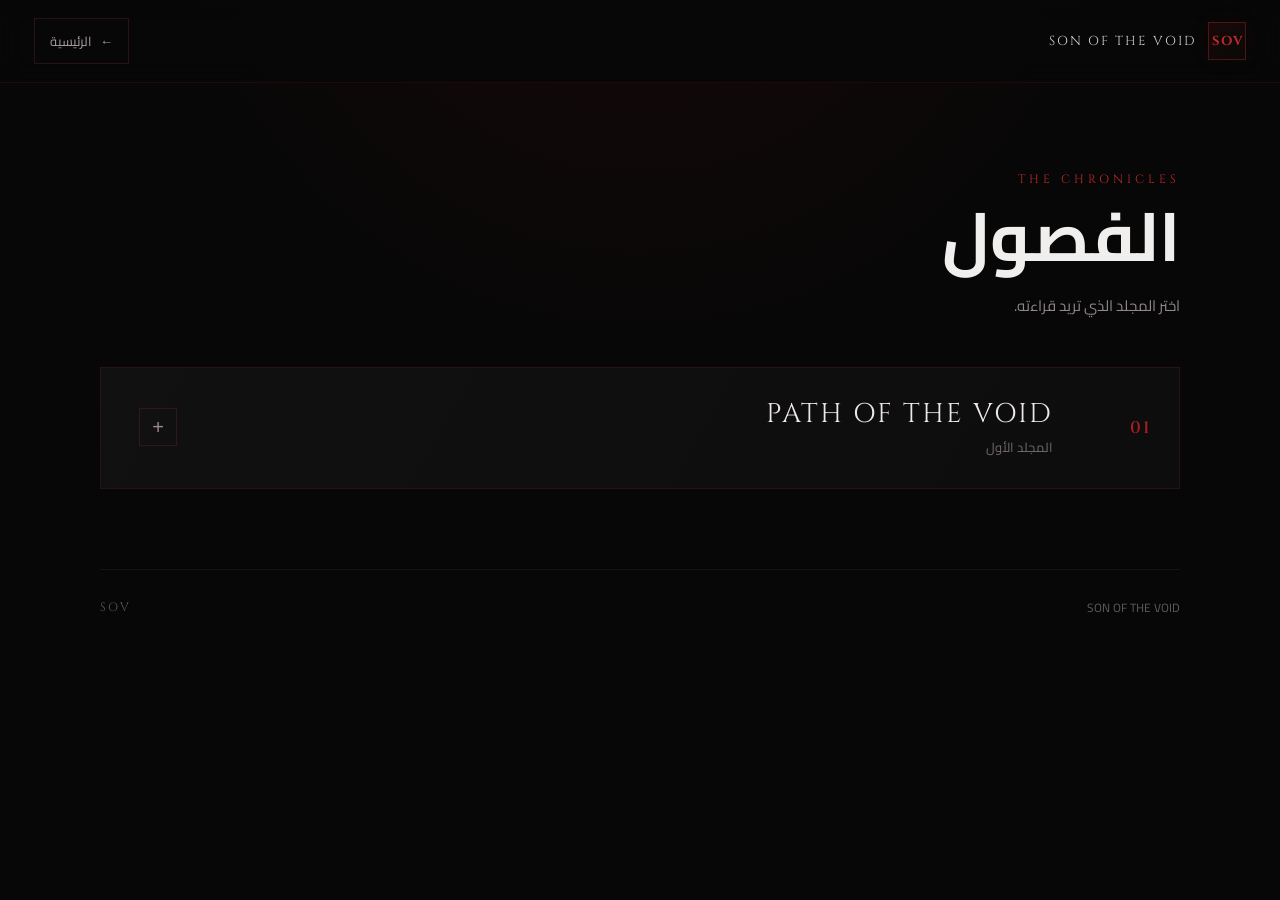
==== chapters/index.html @ 9c57ea8a "Create index.html" ====
<!DOCTYPE html>
<html lang="ar" dir="rtl">
<head>
    <meta charset="UTF-8">
    <meta name="viewport" content="width=device-width, initial-scale=1.0">

    <title>الفصول — SON OF THE VOID</title>

    <link rel="preconnect" href="https://fonts.googleapis.com">
    <link rel="preconnect" href="https://fonts.gstatic.com" crossorigin>

    <link
        href="https://fonts.googleapis.com/css2?family=Cairo:wght@400;500;600;700&family=Cinzel:wght@500;600;700&display=swap"
        rel="stylesheet"
    >

    <link
        rel="icon"
        type="image/svg+xml"
        href="../assets/favicon/favicon.svg"
    >

    <style>
        :root {
            --bg: #070707;
            --card: #0d0d0d;
            --border: #271313;
            --border-hover: #571919;
            --red: #a51d1d;
            --red-light: #c12929;
            --text: #f1eeee;
            --muted: #918888;
            --dim: #625959;
        }

        * {
            margin: 0;
            padding: 0;
            box-sizing: border-box;
        }

        html {
            scroll-behavior: smooth;
            scrollbar-width: none;
        }

        html::-webkit-scrollbar {
            display: none;
        }

        body {
            min-height: 100vh;

            background:
                radial-gradient(
                    circle at 50% -15%,
                    rgba(165, 29, 29, 0.10),
                    transparent 42%
                ),
                var(--bg);

            color: var(--text);
            font-family: "Cairo", sans-serif;

            scrollbar-width: none;
        }

        body::-webkit-scrollbar {
            display: none;
        }

        a {
            color: inherit;
            text-decoration: none;
        }

        button {
            font: inherit;
        }

        /* =========================
           TOP BAR
        ========================= */

        .topbar {
            position: sticky;
            top: 0;
            z-index: 20;

            display: flex;
            align-items: center;
            justify-content: space-between;

            padding: 18px 34px;

            background: rgba(7, 7, 7, 0.86);
            border-bottom: 1px solid rgba(165, 29, 29, 0.16);

            backdrop-filter: blur(14px);
            -webkit-backdrop-filter: blur(14px);
        }

        .brand {
            display: flex;
            align-items: center;
            gap: 12px;
        }

        .brand-mark {
            width: 38px;
            height: 38px;

            display: flex;
            align-items: center;
            justify-content: center;

            border: 1px solid #4d1515;

            background:
                linear-gradient(
                    145deg,
                    #180909,
                    #090909
                );

            color: var(--red-light);

            font-family: "Cinzel", serif;
            font-size: 13px;
            font-weight: 700;
            letter-spacing: 1px;

            box-shadow:
                0 0 20px rgba(165, 29, 29, 0.08);
        }

        .brand-name {
            font-family: "Cinzel", serif;
            font-size: 13px;
            letter-spacing: 2px;
            color: #d7d0d0;
        }

        .home-button {
            display: inline-flex;
            align-items: center;
            gap: 8px;

            padding: 10px 15px;

            border: 1px solid var(--border);

            color: #aaa1a1;

            font-size: 13px;

            transition:
                color 0.25s ease,
                background 0.25s ease,
                border-color 0.25s ease;
        }

        .home-button:hover {
            color: #ffffff;
            background: rgba(165, 29, 29, 0.06);
            border-color: var(--border-hover);
        }

        /* =========================
           PAGE
        ========================= */

        .page {
            width: min(1080px, calc(100% - 40px));
            margin: 0 auto;

            padding: 88px 0 100px;
        }

        .page-header {
            margin-bottom: 46px;
        }

        .eyebrow {
            margin-bottom: 12px;

            color: var(--red-light);

            font-family: "Cinzel", serif;
            font-size: 12px;
            letter-spacing: 4px;
        }

        .page-title {
            font-size: clamp(38px, 6vw, 68px);
            font-weight: 700;
            line-height: 1.1;
        }

        .page-description {
            margin-top: 17px;
            max-width: 600px;

            color: var(--muted);

            font-size: 15px;
            line-height: 2;
        }

        /* =========================
           VOLUME CARD
        ========================= */

        .volume-list {
            display: flex;
            flex-direction: column;
        }

        .volume-item {
            overflow: hidden;

            border: 1px solid var(--border);

            background:
                linear-gradient(
                    120deg,
                    rgba(255,255,255,0.015),
                    rgba(255,255,255,0)
                ),
                var(--card);

            transition:
                border-color 0.3s ease;
        }

        .volume-item:hover {
            border-color: rgba(165, 29, 29, 0.35);
        }

        .volume-item.open {
            border-color: rgba(165, 29, 29, 0.45);
        }

        .volume-header {
            width: 100%;

            display: grid;
            grid-template-columns: 80px 1fr 48px;
            align-items: center;

            gap: 18px;

            padding: 28px;

            border: none;
            background: transparent;

            color: inherit;
            text-align: right;

            cursor: pointer;
        }

        .volume-number {
            color: var(--red);

            font-family: "Cinzel", serif;
            font-size: 17px;
            font-weight: 600;
            letter-spacing: 2px;
        }

        .volume-info {
            display: flex;
            flex-direction: column;
            gap: 3px;
        }

        .volume-name {
            color: #eee7e7;

            font-family: "Cinzel", serif;
            font-size: clamp(18px, 3vw, 27px);
            letter-spacing: 2px;

            direction: ltr;
            text-align: right;
        }

        .volume-meta {
            color: #736a6a;
            font-size: 13px;
        }

        .volume-arrow {
            width: 38px;
            height: 38px;

            display: flex;
            align-items: center;
            justify-content: center;

            border: 1px solid #311717;

            color: #9a8787;

            font-family: Arial, sans-serif;
            font-size: 20px;

            transition:
                transform 0.3s ease,
                color 0.3s ease,
                border-color 0.3s ease,
                background 0.3s ease;
        }

        .volume-item.open .volume-arrow {
            transform: rotate(45deg);

            color: white;
            border-color: #651b1b;
            background: rgba(165, 29, 29, 0.10);
        }

        /* =========================
           CHAPTER LIST
        ========================= */

        .volume-chapters {
            display: grid;
            grid-template-rows: 0fr;

            transition:
                grid-template-rows 0.4s ease;
        }

        .volume-item.open .volume-chapters {
            grid-template-rows: 1fr;
        }

        .volume-chapters-inner {
            min-height: 0;
            overflow: hidden;

            border-top: 1px solid transparent;

            transition:
                border-color 0.3s ease,
                padding 0.4s ease;
        }

        .volume-item.open .volume-chapters-inner {
            padding: 12px;
            border-top-color: #211111;
        }

        .chapter {
            min-height: 88px;

            display: grid;
            grid-template-columns: 70px 1fr 44px;
            align-items: center;

            gap: 18px;

            padding: 18px 20px;

            border: 1px solid transparent;

            transition:
                background 0.25s ease,
                border-color 0.25s ease,
                transform 0.25s ease;
        }

        .chapter:hover {
            background: rgba(165, 29, 29, 0.05);
            border-color: #341515;
            transform: translateX(-3px);
        }

        .chapter-number {
            color: #716565;

            font-family: "Cinzel", serif;
            font-size: 14px;
            letter-spacing: 1px;
        }

        .chapter-info {
            display: flex;
            flex-direction: column;
            gap: 3px;
        }

        .chapter-label {
            color: var(--red-light);
            font-size: 11px;
            letter-spacing: 1px;
        }

        .chapter-title {
            color: #ddd6d6;
            font-size: 15px;
            font-weight: 500;
        }

        .chapter-arrow {
            color: #756464;

            font-family: Arial, sans-serif;
            font-size: 19px;

            transition:
                color 0.25s ease,
                transform 0.25s ease;
        }

        .chapter:hover .chapter-arrow {
            color: var(--red-light);
            transform: translateX(-4px);
        }

        .chapter.disabled {
            opacity: 0.32;
            cursor: default;
        }

        .chapter.disabled:hover {
            background: transparent;
            border-color: transparent;
            transform: none;
        }

        /* =========================
           FOOTER
        ========================= */

        .footer {
            margin-top: 80px;

            padding-top: 26px;

            border-top: 1px solid #171111;

            display: flex;
            justify-content: space-between;
            align-items: center;

            color: var(--dim);

            font-size: 12px;
        }

        .footer-logo {
            font-family: "Cinzel", serif;
            letter-spacing: 2px;
        }

        /* =========================
           MOBILE
        ========================= */

        @media (max-width: 700px) {

            .topbar {
                padding: 15px 18px;
            }

            .brand-name {
                display: none;
            }

            .home-button {
                padding: 9px 13px;
                font-size: 12px;
            }

            .page {
                width: min(100% - 24px, 1080px);
                padding-top: 58px;
            }

            .page-header {
                margin-bottom: 34px;
            }

            .page-description {
                font-size: 14px;
            }

            .volume-header {
                grid-template-columns: 48px 1fr 40px;
                gap: 12px;
                padding: 21px 18px;
            }

            .volume-number {
                font-size: 14px;
            }

            .volume-name {
                font-size: 16px;
            }

            .volume-meta {
                font-size: 11px;
            }

            .volume-arrow {
                width: 34px;
                height: 34px;
            }

            .chapter {
                grid-template-columns: 42px 1fr 32px;
                gap: 10px;

                min-height: 78px;

                padding: 15px 12px;
            }

            .chapter-title {
                font-size: 13px;
            }

            .footer {
                margin-top: 60px;
                align-items: flex-start;
                flex-direction: column;
                gap: 8px;
            }
        }
    </style>
</head>

<body>

    <header class="topbar">

        <a href="../index.html" class="brand">
            <span class="brand-mark">SOV</span>
            <span class="brand-name">SON OF THE VOID</span>
        </a>

        <a href="../index.html" class="home-button">
            <span>←</span>
            <span>الرئيسية</span>
        </a>

    </header>


    <main class="page">

        <header class="page-header">

            <p class="eyebrow">
                THE CHRONICLES
            </p>

            <h1 class="page-title">
                الفصول
            </h1>

            <p class="page-description">
                اختر المجلد الذي تريد قراءته.
            </p>

        </header>


        <section class="volume-list">

            <div class="volume-item">

                <button
                    class="volume-header"
                    type="button"
                    aria-expanded="false"
                >

                    <span class="volume-number">
                        01
                    </span>

                    <span class="volume-info">

                        <span class="volume-name">
                            PATH OF THE VOID
                        </span>

                        <span class="volume-meta">
                            المجلد الأول
                        </span>

                    </span>

                    <span class="volume-arrow">
                        +
                    </span>

                </button>


                <div class="volume-chapters">

                    <div class="volume-chapters-inner">

                        <!-- الفصل الأول -->

                        <a
                            href="../PATH%20OF%20THE%20VOID/chapter-01.html"
                            class="chapter"
                        >

                            <span class="chapter-number">
                                01
                            </span>

                            <span class="chapter-info">

                                <span class="chapter-label">
                                    الفصل الأول
                                </span>

                                <span class="chapter-title">
                                    حين بدأت السماء بالصمت
                                </span>

                            </span>

                            <span class="chapter-arrow">
                                ←
                            </span>

                        </a>


                        <!-- الفصل الثاني -->

                        <div class="chapter disabled">

                            <span class="chapter-number">
                                02
                            </span>

                            <span class="chapter-info">

                                <span class="chapter-label">
                                    الفصل الثاني
                                </span>

                                <span class="chapter-title">
                                    قريبًا
                                </span>

                            </span>

                            <span class="chapter-arrow">
                                —
                            </span>

                        </div>


                        <!-- الفصل الثالث -->

                        <div class="chapter disabled">

                            <span class="chapter-number">
                                03
                            </span>

                            <span class="chapter-info">

                                <span class="chapter-label">
                                    الفصل الثالث
                                </span>

                                <span class="chapter-title">
                                    قريبًا
                                </span>

                            </span>

                            <span class="chapter-arrow">
                                —
                            </span>

                        </div>

                    </div>

                </div>

            </div>

        </section>


        <footer class="footer">

            <span>
                SON OF THE VOID
            </span>

            <span class="footer-logo">
                SOV
            </span>

        </footer>

    </main>


    <script>

        const volumeHeaders =
            document.querySelectorAll(".volume-header");


        volumeHeaders.forEach(header => {

            header.addEventListener("click", () => {

                const volume =
                    header.closest(".volume-item");

                if (!volume) {
                    return;
                }

                const isOpen =
                    volume.classList.contains("open");


                document
                    .querySelectorAll(".volume-item")
                    .forEach(item => {

                        item.classList.remove("open");

                        const itemHeader =
                            item.querySelector(".volume-header");

                        if (itemHeader) {
                            itemHeader.setAttribute(
                                "aria-expanded",
                                "false"
                            );
                        }

                    });


                if (!isOpen) {

                    volume.classList.add("open");

                    header.setAttribute(
                        "aria-expanded",
                        "true"
                    );

                }

            });

        });

    </script>

</body>
</html>
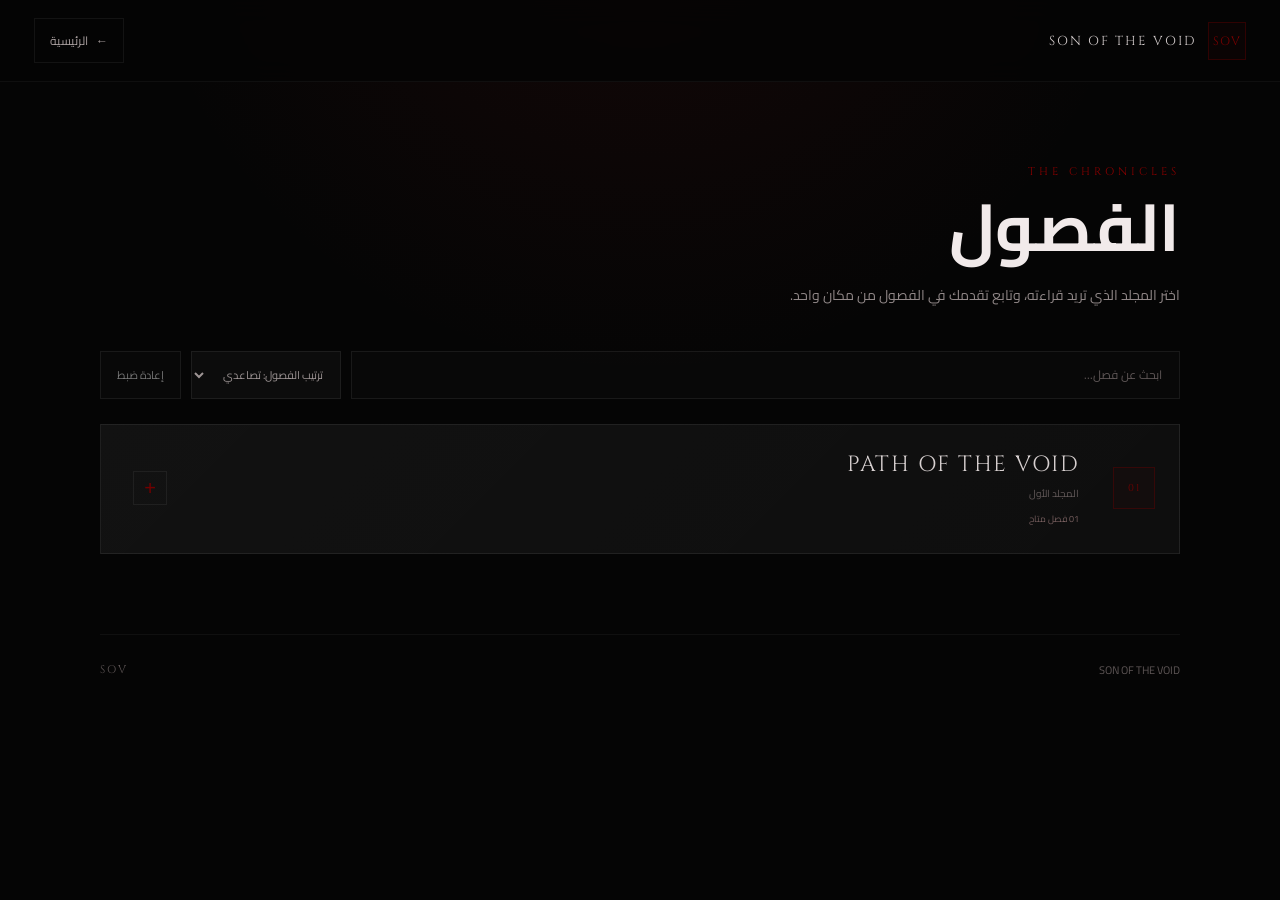
==== commit 53cbdff3: "Update index.html" ====
--- a/chapters/index.html
+++ b/chapters/index.html
@@ -1,18 +1,47 @@
 <!DOCTYPE html>
 <html lang="ar" dir="rtl">
+
 <head>
+
     <meta charset="UTF-8">
-    <meta name="viewport" content="width=device-width, initial-scale=1.0">
+
+    <meta
+        name="viewport"
+        content="width=device-width, initial-scale=1.0"
+    >
+
+    <meta
+        name="theme-color"
+        content="#050505"
+    >
 
     <title>الفصول — SON OF THE VOID</title>
 
-    <link rel="preconnect" href="https://fonts.googleapis.com">
-    <link rel="preconnect" href="https://fonts.gstatic.com" crossorigin>
+
+    <!-- =====================================================
+         FONTS
+    ====================================================== -->
 
     <link
-        href="https://fonts.googleapis.com/css2?family=Cairo:wght@400;500;600;700&family=Cinzel:wght@500;600;700&display=swap"
+        rel="preconnect"
+        href="https://fonts.googleapis.com"
+    >
+
+    <link
+        rel="preconnect"
+        href="https://fonts.gstatic.com"
+        crossorigin
+    >
+
+    <link
+        href="https://fonts.googleapis.com/css2?family=Cairo:wght@400;500;500;600;700&family=Cinzel:wght@400;500;600;700&display=swap"
         rel="stylesheet"
     >
+
+
+    <!-- =====================================================
+         FAVICON
+    ====================================================== -->
 
     <link
         rel="icon"
@@ -20,539 +49,1471 @@
         href="../assets/favicon/favicon.svg"
     >
 
+
     <style>
+
+        /* =====================================================
+           ROOT
+        ====================================================== */
+
         :root {
-            --bg: #070707;
+
+            --black: #050505;
+            --black-2: #080808;
             --card: #0d0d0d;
-            --border: #271313;
-            --border-hover: #571919;
-            --red: #a51d1d;
-            --red-light: #c12929;
-            --text: #f1eeee;
-            --muted: #918888;
-            --dim: #625959;
-        }
+
+            --red: #650000;
+            --red-light: #8b0000;
+
+            --text: #eeeeee;
+            --text-soft: #918888;
+            --text-dark: #5f5757;
+
+            --border:
+                rgba(255,255,255,0.07);
+
+        }
+
+
+        /* =====================================================
+           RESET
+        ====================================================== */
 
         * {
+
             margin: 0;
             padding: 0;
+
             box-sizing: border-box;
-        }
+
+        }
+
 
         html {
+
             scroll-behavior: smooth;
+
             scrollbar-width: none;
-        }
+
+        }
+
 
         html::-webkit-scrollbar {
+
             display: none;
-        }
+
+        }
+
 
         body {
+
             min-height: 100vh;
 
             background:
                 radial-gradient(
                     circle at 50% -15%,
-                    rgba(165, 29, 29, 0.10),
+                    rgba(165,29,29,0.10),
                     transparent 42%
                 ),
-                var(--bg);
-
-            color: var(--text);
-            font-family: "Cairo", sans-serif;
-
-            scrollbar-width: none;
-        }
+                var(--black);
+
+            color:
+                var(--text);
+
+            font-family:
+                "Cairo",
+                sans-serif;
+
+            overflow-x:
+                hidden;
+
+            scrollbar-width:
+                none;
+
+        }
+
 
         body::-webkit-scrollbar {
-            display: none;
-        }
+
+            display:
+                none;
+
+        }
+
+
+        button,
+        input,
+        select {
+
+            font:
+                inherit;
+
+        }
+
+
+        button {
+
+            border:
+                0;
+
+            cursor:
+                pointer;
+
+        }
+
 
         a {
-            color: inherit;
-            text-decoration: none;
-        }
-
-        button {
-            font: inherit;
-        }
-
-        /* =========================
+
+            color:
+                inherit;
+
+            text-decoration:
+                none;
+
+        }
+
+
+        /* =====================================================
            TOP BAR
-        ========================= */
+        ====================================================== */
 
         .topbar {
-            position: sticky;
-            top: 0;
-            z-index: 20;
-
-            display: flex;
-            align-items: center;
-            justify-content: space-between;
-
-            padding: 18px 34px;
-
-            background: rgba(7, 7, 7, 0.86);
-            border-bottom: 1px solid rgba(165, 29, 29, 0.16);
-
-            backdrop-filter: blur(14px);
-            -webkit-backdrop-filter: blur(14px);
-        }
+
+            position:
+                sticky;
+
+            top:
+                0;
+
+            z-index:
+                100;
+
+            display:
+                flex;
+
+            align-items:
+                center;
+
+            justify-content:
+                space-between;
+
+            padding:
+                18px 34px;
+
+            background:
+                rgba(5,5,5,0.88);
+
+            border-bottom:
+                1px solid
+                rgba(255,255,255,0.045);
+
+            backdrop-filter:
+                blur(14px);
+
+            -webkit-backdrop-filter:
+                blur(14px);
+
+        }
+
 
         .brand {
-            display: flex;
-            align-items: center;
-            gap: 12px;
-        }
+
+            display:
+                flex;
+
+            align-items:
+                center;
+
+            gap:
+                12px;
+
+        }
+
 
         .brand-mark {
-            width: 38px;
-            height: 38px;
-
-            display: flex;
-            align-items: center;
-            justify-content: center;
-
-            border: 1px solid #4d1515;
+
+            width:
+                38px;
+
+            height:
+                38px;
+
+            display:
+                flex;
+
+            align-items:
+                center;
+
+            justify-content:
+                center;
+
+            border:
+                1px solid
+                rgba(105,0,0,0.4);
+
+            background:
+                rgba(85,0,0,0.07);
+
+            color:
+                #790000;
+
+            font-family:
+                "Cinzel",
+                serif;
+
+            font-size:
+                12px;
+
+            letter-spacing:
+                1px;
+
+        }
+
+
+        .brand-name {
+
+            color:
+                #d4cdcd;
+
+            font-family:
+                "Cinzel",
+                serif;
+
+            font-size:
+                13px;
+
+            letter-spacing:
+                2px;
+
+        }
+
+
+        .home-button {
+
+            display:
+                inline-flex;
+
+            align-items:
+                center;
+
+            gap:
+                8px;
+
+            padding:
+                10px 15px;
+
+            border:
+                1px solid
+                rgba(255,255,255,0.06);
+
+            color:
+                #aaa0a0;
+
+            font-size:
+                12px;
+
+            transition:
+                color 0.25s ease,
+                border-color 0.25s ease,
+                background 0.25s ease;
+
+        }
+
+
+        .home-button:hover {
+
+            color:
+                #ffffff;
+
+            border-color:
+                rgba(105,0,0,0.42);
+
+            background:
+                rgba(85,0,0,0.05);
+
+        }
+
+
+        /* =====================================================
+           PAGE
+        ====================================================== */
+
+        .page {
+
+            width:
+                min(
+                    1080px,
+                    calc(100% - 40px)
+                );
+
+            margin:
+                0 auto;
+
+            padding:
+                82px 0 100px;
+
+        }
+
+
+        .page-header {
+
+            margin-bottom:
+                42px;
+
+        }
+
+
+        .eyebrow {
+
+            margin-bottom:
+                12px;
+
+            color:
+                var(--red-light);
+
+            font-family:
+                "Cinzel",
+                serif;
+
+            font-size:
+                11px;
+
+            letter-spacing:
+                4px;
+
+        }
+
+
+        .page-title {
+
+            color:
+                #f1eaea;
+
+            font-size:
+                clamp(
+                    38px,
+                    6vw,
+                    66px
+                );
+
+            font-weight:
+                700;
+
+            line-height:
+                1.1;
+
+        }
+
+
+        .page-description {
+
+            max-width:
+                620px;
+
+            margin-top:
+                17px;
+
+            color:
+                var(--text-soft);
+
+            font-size:
+                14px;
+
+            line-height:
+                2;
+
+        }
+
+
+        /* =====================================================
+           QUICK ACTIONS
+        ====================================================== */
+
+        .quick-panel {
+
+            display:
+                grid;
+
+            grid-template-columns:
+                minmax(0, 1fr)
+                auto
+                auto;
+
+            gap:
+                10px;
+
+            margin-bottom:
+                25px;
+
+        }
+
+
+        .search-box {
+
+            position:
+                relative;
+
+        }
+
+
+        .search-input {
+
+            width:
+                100%;
+
+            height:
+                48px;
+
+            padding:
+                0 17px;
+
+            outline:
+                none;
+
+            border:
+                1px solid
+                rgba(255,255,255,0.07);
+
+            background:
+                rgba(255,255,255,0.012);
+
+            color:
+                #ded8d8;
+
+            font-size:
+                12px;
+
+            transition:
+                border-color 0.25s ease,
+                background 0.25s ease;
+
+        }
+
+
+        .search-input::placeholder {
+
+            color:
+                #5e5656;
+
+        }
+
+
+        .search-input:focus {
+
+            border-color:
+                rgba(115,0,0,0.55);
+
+            background:
+                rgba(95,0,0,0.025);
+
+        }
+
+
+        .sort-select {
+
+            min-width:
+                150px;
+
+            height:
+                48px;
+
+            padding:
+                0 13px;
+
+            outline:
+                none;
+
+            border:
+                1px solid
+                rgba(255,255,255,0.07);
+
+            background:
+                #0c0c0c;
+
+            color:
+                #9e9595;
+
+            font-size:
+                11px;
+
+            cursor:
+                pointer;
+
+        }
+
+
+        .reset-button {
+
+            height:
+                48px;
+
+            padding:
+                0 16px;
+
+            border:
+                1px solid
+                rgba(255,255,255,0.07);
+
+            background:
+                rgba(255,255,255,0.012);
+
+            color:
+                #777;
+
+            font-size:
+                11px;
+
+            transition:
+                0.25s ease;
+
+        }
+
+
+        .reset-button:hover {
+
+            color:
+                #d0c8c8;
+
+            border-color:
+                rgba(105,0,0,0.42);
+
+            background:
+                rgba(85,0,0,0.05);
+
+        }
+
+
+        /* =====================================================
+           VOLUME
+        ====================================================== */
+
+        .volume-list {
+
+            display:
+                flex;
+
+            flex-direction:
+                column;
+
+            gap:
+                18px;
+
+        }
+
+
+        .volume-item {
+
+            overflow:
+                hidden;
+
+            border:
+                1px solid
+                var(--border);
 
             background:
                 linear-gradient(
-                    145deg,
-                    #180909,
-                    #090909
-                );
-
-            color: var(--red-light);
-
-            font-family: "Cinzel", serif;
-            font-size: 13px;
-            font-weight: 700;
-            letter-spacing: 1px;
-
-            box-shadow:
-                0 0 20px rgba(165, 29, 29, 0.08);
-        }
-
-        .brand-name {
-            font-family: "Cinzel", serif;
-            font-size: 13px;
-            letter-spacing: 2px;
-            color: #d7d0d0;
-        }
-
-        .home-button {
-            display: inline-flex;
-            align-items: center;
-            gap: 8px;
-
-            padding: 10px 15px;
-
-            border: 1px solid var(--border);
-
-            color: #aaa1a1;
-
-            font-size: 13px;
-
-            transition:
-                color 0.25s ease,
-                background 0.25s ease,
-                border-color 0.25s ease;
-        }
-
-        .home-button:hover {
-            color: #ffffff;
-            background: rgba(165, 29, 29, 0.06);
-            border-color: var(--border-hover);
-        }
-
-        /* =========================
-           PAGE
-        ========================= */
-
-        .page {
-            width: min(1080px, calc(100% - 40px));
-            margin: 0 auto;
-
-            padding: 88px 0 100px;
-        }
-
-        .page-header {
-            margin-bottom: 46px;
-        }
-
-        .eyebrow {
-            margin-bottom: 12px;
-
-            color: var(--red-light);
-
-            font-family: "Cinzel", serif;
-            font-size: 12px;
-            letter-spacing: 4px;
-        }
-
-        .page-title {
-            font-size: clamp(38px, 6vw, 68px);
-            font-weight: 700;
-            line-height: 1.1;
-        }
-
-        .page-description {
-            margin-top: 17px;
-            max-width: 600px;
-
-            color: var(--muted);
-
-            font-size: 15px;
-            line-height: 2;
-        }
-
-        /* =========================
-           VOLUME CARD
-        ========================= */
-
-        .volume-list {
-            display: flex;
-            flex-direction: column;
-        }
-
-        .volume-item {
-            overflow: hidden;
-
-            border: 1px solid var(--border);
-
-            background:
-                linear-gradient(
-                    120deg,
-                    rgba(255,255,255,0.015),
-                    rgba(255,255,255,0)
+                    135deg,
+                    rgba(255,255,255,0.018),
+                    rgba(255,255,255,0.005)
                 ),
                 var(--card);
 
             transition:
                 border-color 0.3s ease;
-        }
+
+        }
+
 
         .volume-item:hover {
-            border-color: rgba(165, 29, 29, 0.35);
-        }
+
+            border-color:
+                rgba(165,29,29,0.35);
+
+        }
+
 
         .volume-item.open {
-            border-color: rgba(165, 29, 29, 0.45);
-        }
+
+            border-color:
+                rgba(165,29,29,0.46);
+
+        }
+
 
         .volume-header {
-            width: 100%;
-
-            display: grid;
-            grid-template-columns: 80px 1fr 48px;
-            align-items: center;
-
-            gap: 18px;
-
-            padding: 28px;
-
-            border: none;
-            background: transparent;
-
-            color: inherit;
-            text-align: right;
-
-            cursor: pointer;
-        }
+
+            width:
+                100%;
+
+            display:
+                grid;
+
+            grid-template-columns:
+                58px
+                1fr
+                42px;
+
+            align-items:
+                center;
+
+            gap:
+                18px;
+
+            padding:
+                25px 24px;
+
+            background:
+                transparent;
+
+            color:
+                inherit;
+
+            text-align:
+                right;
+
+        }
+
 
         .volume-number {
-            color: var(--red);
-
-            font-family: "Cinzel", serif;
-            font-size: 17px;
-            font-weight: 600;
-            letter-spacing: 2px;
-        }
+
+            display:
+                flex;
+
+            align-items:
+                center;
+
+            justify-content:
+                center;
+
+            width:
+                42px;
+
+            height:
+                42px;
+
+            border:
+                1px solid
+                rgba(110,0,0,0.38);
+
+            background:
+                rgba(75,0,0,0.08);
+
+            color:
+                #770000;
+
+            font-family:
+                "Cinzel",
+                serif;
+
+            font-size:
+                10px;
+
+            letter-spacing:
+                2px;
+
+        }
+
 
         .volume-info {
-            display: flex;
-            flex-direction: column;
-            gap: 3px;
-        }
+
+            display:
+                flex;
+
+            flex-direction:
+                column;
+
+            gap:
+                5px;
+
+        }
+
 
         .volume-name {
-            color: #eee7e7;
-
-            font-family: "Cinzel", serif;
-            font-size: clamp(18px, 3vw, 27px);
-            letter-spacing: 2px;
-
-            direction: ltr;
-            text-align: right;
-        }
+
+            color:
+                #d7d0d0;
+
+            font-family:
+                "Cinzel",
+                serif;
+
+            font-size:
+                clamp(
+                    16px,
+                    2vw,
+                    22px
+                );
+
+            letter-spacing:
+                1.5px;
+
+            direction:
+                ltr;
+
+            text-align:
+                right;
+
+        }
+
 
         .volume-meta {
-            color: #736a6a;
-            font-size: 13px;
-        }
+
+            color:
+                #625959;
+
+            font-size:
+                10px;
+
+        }
+
+
+        .volume-status {
+
+            margin-top:
+                2px;
+
+            color:
+                #755d5d;
+
+            font-size:
+                9px;
+
+        }
+
 
         .volume-arrow {
-            width: 38px;
-            height: 38px;
-
-            display: flex;
-            align-items: center;
-            justify-content: center;
-
-            border: 1px solid #311717;
-
-            color: #9a8787;
-
-            font-family: Arial, sans-serif;
-            font-size: 20px;
+
+            width:
+                34px;
+
+            height:
+                34px;
+
+            display:
+                flex;
+
+            align-items:
+                center;
+
+            justify-content:
+                center;
+
+            border:
+                1px solid
+                rgba(255,255,255,0.06);
+
+            color:
+                #720000;
+
+            font-family:
+                Arial,
+                sans-serif;
+
+            font-size:
+                20px;
 
             transition:
                 transform 0.3s ease,
-                color 0.3s ease,
-                border-color 0.3s ease,
-                background 0.3s ease;
-        }
+                color 0.25s ease,
+                border-color 0.25s ease,
+                background 0.25s ease;
+
+        }
+
 
         .volume-item.open .volume-arrow {
-            transform: rotate(45deg);
-
-            color: white;
-            border-color: #651b1b;
-            background: rgba(165, 29, 29, 0.10);
-        }
-
-        /* =========================
-           CHAPTER LIST
-        ========================= */
+
+            transform:
+                rotate(45deg);
+
+            color:
+                #a00000;
+
+            border-color:
+                rgba(130,0,0,0.45);
+
+            background:
+                rgba(100,0,0,0.08);
+
+        }
+
+
+        /* =====================================================
+           CHAPTER AREA
+        ====================================================== */
 
         .volume-chapters {
-            display: grid;
-            grid-template-rows: 0fr;
+
+            display:
+                grid;
+
+            grid-template-rows:
+                0fr;
 
             transition:
                 grid-template-rows 0.4s ease;
-        }
+
+        }
+
 
         .volume-item.open .volume-chapters {
-            grid-template-rows: 1fr;
-        }
+
+            grid-template-rows:
+                1fr;
+
+        }
+
 
         .volume-chapters-inner {
-            min-height: 0;
-            overflow: hidden;
-
-            border-top: 1px solid transparent;
-
-            transition:
-                border-color 0.3s ease,
-                padding 0.4s ease;
-        }
+
+            min-height:
+                0;
+
+            overflow:
+                hidden;
+
+            border-top:
+                1px solid
+                transparent;
+
+        }
+
 
         .volume-item.open .volume-chapters-inner {
-            padding: 12px;
-            border-top-color: #211111;
-        }
+
+            border-top-color:
+                #211111;
+
+            padding:
+                10px 12px 14px;
+
+        }
+
+
+        /* =====================================================
+           CHAPTER
+        ====================================================== */
 
         .chapter {
-            min-height: 88px;
-
-            display: grid;
-            grid-template-columns: 70px 1fr 44px;
-            align-items: center;
-
-            gap: 18px;
-
-            padding: 18px 20px;
-
-            border: 1px solid transparent;
+
+            position:
+                relative;
+
+            display:
+                grid;
+
+            grid-template-columns:
+                52px
+                minmax(0, 1fr)
+                auto;
+
+            align-items:
+                center;
+
+            gap:
+                16px;
+
+            min-height:
+                96px;
+
+            padding:
+                13px 12px;
+
+            border:
+                1px solid
+                transparent;
 
             transition:
                 background 0.25s ease,
                 border-color 0.25s ease,
                 transform 0.25s ease;
-        }
+
+        }
+
+
+        .chapter.hidden {
+
+            display:
+                none;
+
+        }
+
 
         .chapter:hover {
-            background: rgba(165, 29, 29, 0.05);
-            border-color: #341515;
-            transform: translateX(-3px);
-        }
+
+            background:
+                rgba(255,255,255,0.018);
+
+            border-color:
+                #351515;
+
+        }
+
 
         .chapter-number {
-            color: #716565;
-
-            font-family: "Cinzel", serif;
-            font-size: 14px;
-            letter-spacing: 1px;
-        }
+
+            display:
+                flex;
+
+            align-items:
+                center;
+
+            justify-content:
+                center;
+
+            width:
+                36px;
+
+            height:
+                36px;
+
+            border:
+                1px solid
+                rgba(100,0,0,0.28);
+
+            color:
+                #700000;
+
+            font-family:
+                "Cinzel",
+                serif;
+
+            font-size:
+                9px;
+
+        }
+
 
         .chapter-info {
-            display: flex;
-            flex-direction: column;
-            gap: 3px;
-        }
+
+            min-width:
+                0;
+
+            display:
+                flex;
+
+            flex-direction:
+                column;
+
+            gap:
+                4px;
+
+        }
+
 
         .chapter-label {
-            color: var(--red-light);
-            font-size: 11px;
-            letter-spacing: 1px;
-        }
+
+            color:
+                #5d5353;
+
+            font-size:
+                9px;
+
+        }
+
 
         .chapter-title {
-            color: #ddd6d6;
-            font-size: 15px;
-            font-weight: 500;
-        }
-
-        .chapter-arrow {
-            color: #756464;
-
-            font-family: Arial, sans-serif;
-            font-size: 19px;
+
+            overflow:
+                hidden;
+
+            color:
+                #c1baba;
+
+            font-size:
+                13px;
+
+            font-weight:
+                500;
+
+            text-overflow:
+                ellipsis;
+
+            white-space:
+                nowrap;
+
+        }
+
+
+        .chapter-meta {
+
+            display:
+                flex;
+
+            align-items:
+                center;
+
+            flex-wrap:
+                wrap;
+
+            gap:
+                10px;
+
+            margin-top:
+                2px;
+
+        }
+
+
+        .chapter-status {
+
+            color:
+                #807171;
+
+            font-size:
+                9px;
+
+        }
+
+
+        .chapter-progress-text {
+
+            color:
+                #650000;
+
+            font-family:
+                "Cinzel",
+                serif;
+
+            font-size:
+                8px;
+
+            letter-spacing:
+                1px;
+
+        }
+
+
+        .chapter-right {
+
+            min-width:
+                155px;
+
+            display:
+                flex;
+
+            align-items:
+                center;
+
+            gap:
+                12px;
+
+        }
+
+
+        .progress-track {
+
+            width:
+                105px;
+
+            height:
+                3px;
+
+            overflow:
+                hidden;
+
+            background:
+                rgba(255,255,255,0.06);
+
+        }
+
+
+        .progress-bar {
+
+            width:
+                0%;
+
+            height:
+                100%;
+
+            background:
+                linear-gradient(
+                    90deg,
+                    #4a0000,
+                    #8b0000
+                );
 
             transition:
-                color 0.25s ease,
-                transform 0.25s ease;
-        }
-
-        .chapter:hover .chapter-arrow {
-            color: var(--red-light);
-            transform: translateX(-4px);
-        }
+                width 0.35s ease;
+
+        }
+
+
+        .chapter-open {
+
+            display:
+                inline-flex;
+
+            align-items:
+                center;
+
+            justify-content:
+                center;
+
+            width:
+                34px;
+
+            height:
+                34px;
+
+            border:
+                1px solid
+                rgba(100,0,0,0.30);
+
+            color:
+                #700000;
+
+            background:
+                rgba(80,0,0,0.035);
+
+            transition:
+                0.25s ease;
+
+        }
+
+
+        .chapter-open:hover {
+
+            color:
+                #a00000;
+
+            border-color:
+                rgba(135,0,0,0.45);
+
+            background:
+                rgba(100,0,0,0.08);
+
+        }
+
 
         .chapter.disabled {
-            opacity: 0.32;
-            cursor: default;
-        }
-
-        .chapter.disabled:hover {
-            background: transparent;
-            border-color: transparent;
-            transform: none;
-        }
-
-        /* =========================
+
+            opacity:
+                0.35;
+
+        }
+
+
+        .chapter.disabled .chapter-open {
+
+            display:
+                none;
+
+        }
+
+
+        /* =====================================================
+           EMPTY STATE
+        ====================================================== */
+
+        .empty-state {
+
+            display:
+                none;
+
+            padding:
+                35px 20px;
+
+            border:
+                1px solid
+                rgba(255,255,255,0.05);
+
+            color:
+                #655d5d;
+
+            text-align:
+                center;
+
+            font-size:
+                12px;
+
+        }
+
+
+        .empty-state.show {
+
+            display:
+                block;
+
+        }
+
+
+        /* =====================================================
            FOOTER
-        ========================= */
+        ====================================================== */
 
         .footer {
-            margin-top: 80px;
-
-            padding-top: 26px;
-
-            border-top: 1px solid #171111;
-
-            display: flex;
-            justify-content: space-between;
-            align-items: center;
-
-            color: var(--dim);
-
-            font-size: 12px;
-        }
+
+            margin-top:
+                80px;
+
+            padding-top:
+                25px;
+
+            border-top:
+                1px solid
+                rgba(255,255,255,0.045);
+
+            display:
+                flex;
+
+            align-items:
+                center;
+
+            justify-content:
+                space-between;
+
+            color:
+                #5d5555;
+
+            font-size:
+                11px;
+
+        }
+
 
         .footer-logo {
-            font-family: "Cinzel", serif;
-            letter-spacing: 2px;
-        }
-
-        /* =========================
+
+            font-family:
+                "Cinzel",
+                serif;
+
+            letter-spacing:
+                2px;
+
+        }
+
+
+        /* =====================================================
            MOBILE
-        ========================= */
-
-        @media (max-width: 700px) {
+        ====================================================== */
+
+        @media (max-width: 760px) {
 
             .topbar {
-                padding: 15px 18px;
+
+                padding:
+                    14px 16px;
+
             }
 
+
             .brand-name {
-                display: none;
+
+                display:
+                    none;
+
             }
 
+
             .home-button {
-                padding: 9px 13px;
-                font-size: 12px;
+
+                padding:
+                    9px 12px;
+
+                font-size:
+                    11px;
+
             }
 
+
             .page {
-                width: min(100% - 24px, 1080px);
-                padding-top: 58px;
+
+                width:
+                    min(
+                        100% - 24px,
+                        1080px
+                    );
+
+                padding-top:
+                    58px;
+
             }
 
-            .page-header {
-                margin-bottom: 34px;
+
+            .quick-panel {
+
+                grid-template-columns:
+                    1fr;
+
             }
 
-            .page-description {
-                font-size: 14px;
+
+            .sort-select,
+            .reset-button {
+
+                width:
+                    100%;
+
             }
 
+
             .volume-header {
-                grid-template-columns: 48px 1fr 40px;
-                gap: 12px;
-                padding: 21px 18px;
+
+                grid-template-columns:
+                    46px
+                    1fr
+                    36px;
+
+                gap:
+                    12px;
+
+                padding:
+                    20px 16px;
+
             }
 
+
             .volume-number {
-                font-size: 14px;
+
+                width:
+                    36px;
+
+                height:
+                    36px;
+
             }
 
+
             .volume-name {
-                font-size: 16px;
+
+                font-size:
+                    16px;
+
             }
 
-            .volume-meta {
-                font-size: 11px;
+
+            .chapter {
+
+                grid-template-columns:
+                    40px
+                    minmax(0,1fr);
+
+                gap:
+                    12px;
+
+                min-height:
+                    88px;
+
+                padding:
+                    13px 9px;
+
             }
 
-            .volume-arrow {
-                width: 34px;
-                height: 34px;
+
+            .chapter-right {
+
+                grid-column:
+                    2;
+
+                min-width:
+                    0;
+
+                justify-content:
+                    space-between;
+
+                gap:
+                    10px;
+
             }
 
-            .chapter {
-                grid-template-columns: 42px 1fr 32px;
-                gap: 10px;
-
-                min-height: 78px;
-
-                padding: 15px 12px;
+
+            .progress-track {
+
+                flex:
+                    1;
+
+                width:
+                    auto;
+
             }
 
+
             .chapter-title {
-                font-size: 13px;
+
+                white-space:
+                    normal;
+
+                line-height:
+                    1.7;
+
             }
 
+
             .footer {
-                margin-top: 60px;
-                align-items: flex-start;
-                flex-direction: column;
-                gap: 8px;
+
+                margin-top:
+                    60px;
+
+                align-items:
+                    flex-start;
+
+                flex-direction:
+                    column;
+
+                gap:
+                    8px;
+
             }
-        }
+
+        }
+
+
     </style>
+
 </head>
 
+
 <body>
 
+
+    <!-- =====================================================
+         TOP BAR
+    ====================================================== -->
+
     <header class="topbar">
 
-        <a href="../index.html" class="brand">
-            <span class="brand-mark">SOV</span>
-            <span class="brand-name">SON OF THE VOID</span>
+        <a
+            href="../index.html"
+            class="brand"
+        >
+
+            <span class="brand-mark">
+                SOV
+            </span>
+
+            <span class="brand-name">
+                SON OF THE VOID
+            </span>
+
         </a>
 
-        <a href="../index.html" class="home-button">
-            <span>←</span>
-            <span>الرئيسية</span>
+
+        <a
+            href="../index.html"
+            class="home-button"
+        >
+
+            <span>
+                ←
+            </span>
+
+            <span>
+                الرئيسية
+            </span>
+
         </a>
 
     </header>
 
 
+
+    <!-- =====================================================
+         PAGE
+    ====================================================== -->
+
     <main class="page">
+
 
         <header class="page-header">
 
@@ -560,20 +1521,87 @@
                 THE CHRONICLES
             </p>
 
+
             <h1 class="page-title">
                 الفصول
             </h1>
 
+
             <p class="page-description">
-                اختر المجلد الذي تريد قراءته.
+                اختر المجلد الذي تريد قراءته، وتابع تقدمك في الفصول من مكان واحد.
             </p>
 
         </header>
 
 
+
+        <!-- =================================================
+             SEARCH / SORT
+        ================================================== -->
+
+        <section class="quick-panel">
+
+
+            <div class="search-box">
+
+                <input
+                    id="chapterSearch"
+                    class="search-input"
+                    type="search"
+                    placeholder="ابحث عن فصل..."
+                    autocomplete="off"
+                >
+
+            </div>
+
+
+            <select
+                id="chapterSort"
+                class="sort-select"
+            >
+
+                <option value="number-asc">
+                    ترتيب الفصول: تصاعدي
+                </option>
+
+                <option value="number-desc">
+                    ترتيب الفصول: تنازلي
+                </option>
+
+                <option value="progress-desc">
+                    حسب التقدم
+                </option>
+
+                <option value="progress-asc">
+                    الأقل تقدمًا أولًا
+                </option>
+
+            </select>
+
+
+            <button
+                id="resetFilters"
+                class="reset-button"
+                type="button"
+            >
+                إعادة ضبط
+            </button>
+
+        </section>
+
+
+
+        <!-- =================================================
+             VOLUME
+        ================================================== -->
+
         <section class="volume-list">
 
-            <div class="volume-item">
+            <div
+                class="volume-item"
+                data-volume="1"
+            >
+
 
                 <button
                     class="volume-header"
@@ -585,6 +1613,7 @@
                         01
                     </span>
 
+
                     <span class="volume-info">
 
                         <span class="volume-name">
@@ -595,7 +1624,15 @@
                             المجلد الأول
                         </span>
 
+                        <span
+                            class="volume-status"
+                            id="volumeStatus"
+                        >
+                            01 فصل متاح
+                        </span>
+
                     </span>
+
 
                     <span class="volume-arrow">
                         +
@@ -604,92 +1641,205 @@
                 </button>
 
 
+
                 <div class="volume-chapters">
 
-                    <div class="volume-chapters-inner">
-
-                        <!-- الفصل الأول -->
-
-                        <a
-                            href="../PATH%20OF%20THE%20VOID/chapter-01.html"
+                    <div
+                        class="volume-chapters-inner"
+                        id="chapterList"
+                    >
+
+
+                        <!-- =================================
+                             CHAPTER 01
+                        ================================== -->
+
+                        <article
                             class="chapter"
+                            data-number="1"
+                            data-title="حين بدأت السماء بالصمت"
+                            data-chapter="01"
                         >
 
                             <span class="chapter-number">
                                 01
                             </span>
 
+
                             <span class="chapter-info">
 
                                 <span class="chapter-label">
                                     الفصل الأول
                                 </span>
 
+
                                 <span class="chapter-title">
                                     حين بدأت السماء بالصمت
                                 </span>
 
+
+                                <span class="chapter-meta">
+
+                                    <span
+                                        class="chapter-status"
+                                        data-status
+                                    >
+                                        لم تبدأ القراءة
+                                    </span>
+
+
+                                    <span
+                                        class="chapter-progress-text"
+                                        data-progress-text
+                                    >
+                                        0%
+                                    </span>
+
+                                </span>
+
                             </span>
 
-                            <span class="chapter-arrow">
-                                ←
+
+                            <span class="chapter-right">
+
+                                <span class="progress-track">
+
+                                    <span
+                                        class="progress-bar"
+                                        data-progress-bar
+                                    ></span>
+
+                                </span>
+
+
+                                <a
+                                    class="chapter-open"
+                                    href="../PATH%20OF%20THE%20VOID/chapter-01.html"
+                                    aria-label="فتح الفصل الأول"
+                                >
+                                    ←
+                                </a>
+
                             </span>
 
-                        </a>
-
-
-                        <!-- الفصل الثاني -->
-
-                        <div class="chapter disabled">
+                        </article>
+
+
+
+                        <!-- =================================
+                             CHAPTER 02
+                        ================================== -->
+
+                        <article
+                            class="chapter disabled"
+                            data-number="2"
+                            data-title="قريبًا"
+                            data-chapter="02"
+                        >
 
                             <span class="chapter-number">
                                 02
                             </span>
 
+
                             <span class="chapter-info">
 
                                 <span class="chapter-label">
                                     الفصل الثاني
                                 </span>
 
+
                                 <span class="chapter-title">
                                     قريبًا
                                 </span>
 
+
+                                <span class="chapter-meta">
+
+                                    <span class="chapter-status">
+                                        غير متاح
+                                    </span>
+
+                                </span>
+
                             </span>
 
-                            <span class="chapter-arrow">
-                                —
+
+                            <span class="chapter-right">
+
+                                <span class="progress-track">
+
+                                    <span class="progress-bar"></span>
+
+                                </span>
+
+
+                                <span class="chapter-open">
+                                    —
+                                </span>
+
                             </span>
 
-                        </div>
-
-
-                        <!-- الفصل الثالث -->
-
-                        <div class="chapter disabled">
+                        </article>
+
+
+
+                        <!-- =================================
+                             CHAPTER 03
+                        ================================== -->
+
+                        <article
+                            class="chapter disabled"
+                            data-number="3"
+                            data-title="قريبًا"
+                            data-chapter="03"
+                        >
 
                             <span class="chapter-number">
                                 03
                             </span>
 
+
                             <span class="chapter-info">
 
                                 <span class="chapter-label">
                                     الفصل الثالث
                                 </span>
 
+
                                 <span class="chapter-title">
                                     قريبًا
                                 </span>
 
+
+                                <span class="chapter-meta">
+
+                                    <span class="chapter-status">
+                                        غير متاح
+                                    </span>
+
+                                </span>
+
                             </span>
 
-                            <span class="chapter-arrow">
-                                —
+
+                            <span class="chapter-right">
+
+                                <span class="progress-track">
+
+                                    <span class="progress-bar"></span>
+
+                                </span>
+
+
+                                <span class="chapter-open">
+                                    —
+                                </span>
+
                             </span>
 
-                        </div>
+                        </article>
+
 
                     </div>
 
@@ -699,6 +1849,20 @@
 
         </section>
 
+
+
+        <div
+            id="emptyState"
+            class="empty-state"
+        >
+            لا توجد نتائج مطابقة للبحث.
+        </div>
+
+
+
+        <!-- =================================================
+             FOOTER
+        ================================================== -->
 
         <footer class="footer">
 
@@ -706,71 +1870,579 @@
                 SON OF THE VOID
             </span>
 
+
             <span class="footer-logo">
                 SOV
             </span>
 
         </footer>
 
+
     </main>
 
 
+
+    <!-- =====================================================
+         JAVASCRIPT
+    ====================================================== -->
+
     <script>
 
-        const volumeHeaders =
-            document.querySelectorAll(".volume-header");
-
-
-        volumeHeaders.forEach(header => {
-
-            header.addEventListener("click", () => {
-
-                const volume =
-                    header.closest(".volume-item");
-
-                if (!volume) {
-                    return;
+        document.addEventListener(
+            "DOMContentLoaded",
+            () => {
+
+
+                /* =================================================
+                   ELEMENTS
+                ================================================= */
+
+                const chapterSearch =
+                    document.getElementById(
+                        "chapterSearch"
+                    );
+
+
+                const chapterSort =
+                    document.getElementById(
+                        "chapterSort"
+                    );
+
+
+                const resetFilters =
+                    document.getElementById(
+                        "resetFilters"
+                    );
+
+
+                const chapterList =
+                    document.getElementById(
+                        "chapterList"
+                    );
+
+
+                const emptyState =
+                    document.getElementById(
+                        "emptyState"
+                    );
+
+
+                const volumeStatus =
+                    document.getElementById(
+                        "volumeStatus"
+                    );
+
+
+                const volumeHeaders =
+                    document.querySelectorAll(
+                        ".volume-header"
+                    );
+
+
+
+                /* =================================================
+                   VOLUME OPEN / CLOSE
+                ================================================== */
+
+                volumeHeaders.forEach(header => {
+
+                    header.addEventListener(
+                        "click",
+                        () => {
+
+                            const volume =
+                                header.closest(
+                                    ".volume-item"
+                                );
+
+
+                            if (!volume) {
+                                return;
+                            }
+
+
+                            const isOpen =
+                                volume.classList.contains(
+                                    "open"
+                                );
+
+
+                            document
+                                .querySelectorAll(
+                                    ".volume-item"
+                                )
+                                .forEach(item => {
+
+                                    item.classList.remove(
+                                        "open"
+                                    );
+
+
+                                    const itemHeader =
+                                        item.querySelector(
+                                            ".volume-header"
+                                        );
+
+
+                                    if (itemHeader) {
+
+                                        itemHeader.setAttribute(
+                                            "aria-expanded",
+                                            "false"
+                                        );
+
+                                    }
+
+                                });
+
+
+                            if (!isOpen) {
+
+                                volume.classList.add(
+                                    "open"
+                                );
+
+
+                                header.setAttribute(
+                                    "aria-expanded",
+                                    "true"
+                                );
+
+                            }
+
+                        }
+                    );
+
+                });
+
+
+
+                /* =================================================
+                   CHAPTER DATA
+                ================================================== */
+
+                const chapter01PositionKey =
+                    "sov_chapter_01_position";
+
+
+                function getChapter01Progress() {
+
+                    const savedPosition =
+                        parseFloat(
+                            localStorage.getItem(
+                                chapter01PositionKey
+                            )
+                        );
+
+
+                    if (
+                        !Number.isFinite(
+                            savedPosition
+                        ) ||
+                        savedPosition <= 0
+                    ) {
+
+                        return 0;
+
+                    }
+
+
+                    /*
+                     * تقدير نسبة التقدم من موضع القراءة.
+                     * يستخدم نفس ارتفاع صفحة الفصل تقريبًا.
+                     */
+
+                    const estimatedMaxScroll =
+                        5200;
+
+
+                    const progress =
+                        (
+                            savedPosition /
+                            estimatedMaxScroll
+                        ) * 100;
+
+
+                    return Math.min(
+                        100,
+                        Math.max(
+                            0,
+                            progress
+                        )
+                    );
+
                 }
 
-                const isOpen =
-                    volume.classList.contains("open");
-
-
-                document
-                    .querySelectorAll(".volume-item")
-                    .forEach(item => {
-
-                        item.classList.remove("open");
-
-                        const itemHeader =
-                            item.querySelector(".volume-header");
-
-                        if (itemHeader) {
-                            itemHeader.setAttribute(
-                                "aria-expanded",
-                                "false"
+
+
+                /* =================================================
+                   UPDATE CHAPTER STATUS
+                ================================================== */
+
+                function updateChapterProgress() {
+
+                    const chapter =
+                        document.querySelector(
+                            '[data-chapter="01"]'
+                        );
+
+
+                    if (!chapter) {
+                        return;
+                    }
+
+
+                    const progress =
+                        getChapter01Progress();
+
+
+                    const progressBar =
+                        chapter.querySelector(
+                            "[data-progress-bar]"
+                        );
+
+
+                    const progressText =
+                        chapter.querySelector(
+                            "[data-progress-text]"
+                        );
+
+
+                    const status =
+                        chapter.querySelector(
+                            "[data-status]"
+                        );
+
+
+                    if (progressBar) {
+
+                        progressBar.style.width =
+                            progress + "%";
+
+                    }
+
+
+                    if (progressText) {
+
+                        progressText.textContent =
+                            Math.round(progress) + "%";
+
+                    }
+
+
+                    if (status) {
+
+                        if (progress >= 100) {
+
+                            status.textContent =
+                                "مكتمل";
+
+                        } else if (progress > 0) {
+
+                            status.textContent =
+                                "قيد القراءة";
+
+                        } else {
+
+                            status.textContent =
+                                "لم تبدأ القراءة";
+
+                        }
+
+                    }
+
+
+                    if (volumeStatus) {
+
+                        if (progress >= 100) {
+
+                            volumeStatus.textContent =
+                                "01 فصل متاح · مكتمل";
+
+                        } else if (progress > 0) {
+
+                            volumeStatus.textContent =
+                                "01 فصل متاح · قيد القراءة";
+
+                        } else {
+
+                            volumeStatus.textContent =
+                                "01 فصل متاح";
+
+                        }
+
+                    }
+
+                }
+
+
+
+                /* =================================================
+                   GET CHAPTER PROGRESS
+                ================================================== */
+
+                function getChapterProgress(chapter) {
+
+                    const chapterNumber =
+                        chapter.dataset.chapter;
+
+
+                    if (
+                        chapterNumber === "01"
+                    ) {
+
+                        return getChapter01Progress();
+
+                    }
+
+
+                    return 0;
+
+                }
+
+
+
+                /* =================================================
+                   FILTER + SORT
+                ================================================== */
+
+                function renderChapters() {
+
+                    const search =
+                        chapterSearch.value
+                            .trim()
+                            .toLowerCase();
+
+
+                    const chapters =
+                        Array.from(
+                            chapterList.querySelectorAll(
+                                ".chapter"
+                            )
+                        );
+
+
+                    const sortMode =
+                        chapterSort.value;
+
+
+                    chapters.sort(
+                        (a, b) => {
+
+                            const numberA =
+                                Number(
+                                    a.dataset.number
+                                );
+
+
+                            const numberB =
+                                Number(
+                                    b.dataset.number
+                                );
+
+
+                            const progressA =
+                                getChapterProgress(
+                                    a
+                                );
+
+
+                            const progressB =
+                                getChapterProgress(
+                                    b
+                                );
+
+
+                            if (
+                                sortMode ===
+                                "number-desc"
+                            ) {
+
+                                return (
+                                    numberB -
+                                    numberA
+                                );
+
+                            }
+
+
+                            if (
+                                sortMode ===
+                                "progress-desc"
+                            ) {
+
+                                return (
+                                    progressB -
+                                    progressA
+                                );
+
+                            }
+
+
+                            if (
+                                sortMode ===
+                                "progress-asc"
+                            ) {
+
+                                return (
+                                    progressA -
+                                    progressB
+                                );
+
+                            }
+
+
+                            return (
+                                numberA -
+                                numberB
                             );
+
                         }
-
-                    });
-
-
-                if (!isOpen) {
-
-                    volume.classList.add("open");
-
-                    header.setAttribute(
-                        "aria-expanded",
-                        "true"
                     );
 
+
+                    let visibleCount =
+                        0;
+
+
+                    chapters.forEach(
+                        chapter => {
+
+                            const title =
+                                (
+                                    chapter.dataset.title ||
+                                    ""
+                                ).toLowerCase();
+
+
+                            const number =
+                                (
+                                    chapter.dataset.number ||
+                                    ""
+                                ).toLowerCase();
+
+
+                            const label =
+                                (
+                                    chapter.querySelector(
+                                        ".chapter-label"
+                                    )?.textContent ||
+                                    ""
+                                ).toLowerCase();
+
+
+                            const matches =
+                                !search ||
+                                title.includes(search) ||
+                                number.includes(search) ||
+                                label.includes(search);
+
+
+                            chapter.classList.toggle(
+                                "hidden",
+                                !matches
+                            );
+
+
+                            if (matches) {
+
+                                visibleCount++;
+
+                            }
+
+
+                            chapterList.appendChild(
+                                chapter
+                            );
+
+                        }
+                    );
+
+
+                    emptyState.classList.toggle(
+                        "show",
+                        visibleCount === 0
+                    );
+
                 }
 
-            });
-
-        });
+
+
+                /* =================================================
+                   SEARCH
+                ================================================== */
+
+                chapterSearch.addEventListener(
+                    "input",
+                    renderChapters
+                );
+
+
+
+                /* =================================================
+                   SORT
+                ================================================== */
+
+                chapterSort.addEventListener(
+                    "change",
+                    renderChapters
+                );
+
+
+
+                /* =================================================
+                   RESET
+                ================================================== */
+
+                resetFilters.addEventListener(
+                    "click",
+                    () => {
+
+                        chapterSearch.value =
+                            "";
+
+                        chapterSort.value =
+                            "number-asc";
+
+
+                        renderChapters();
+
+                    }
+                );
+
+
+
+                /* =================================================
+                   INITIALIZE
+                ================================================== */
+
+                updateChapterProgress();
+
+                renderChapters();
+
+
+                /*
+                 * تحديث الصفحة تلقائيًا عند العودة إليها
+                 * من التبويب أو بعد تغيير التخزين.
+                 */
+
+                window.addEventListener(
+                    "pageshow",
+                    () => {
+
+                        updateChapterProgress();
+
+                        renderChapters();
+
+                    }
+                );
+
+            }
+
+        );
 
     </script>
 
 </body>
+
 </html>
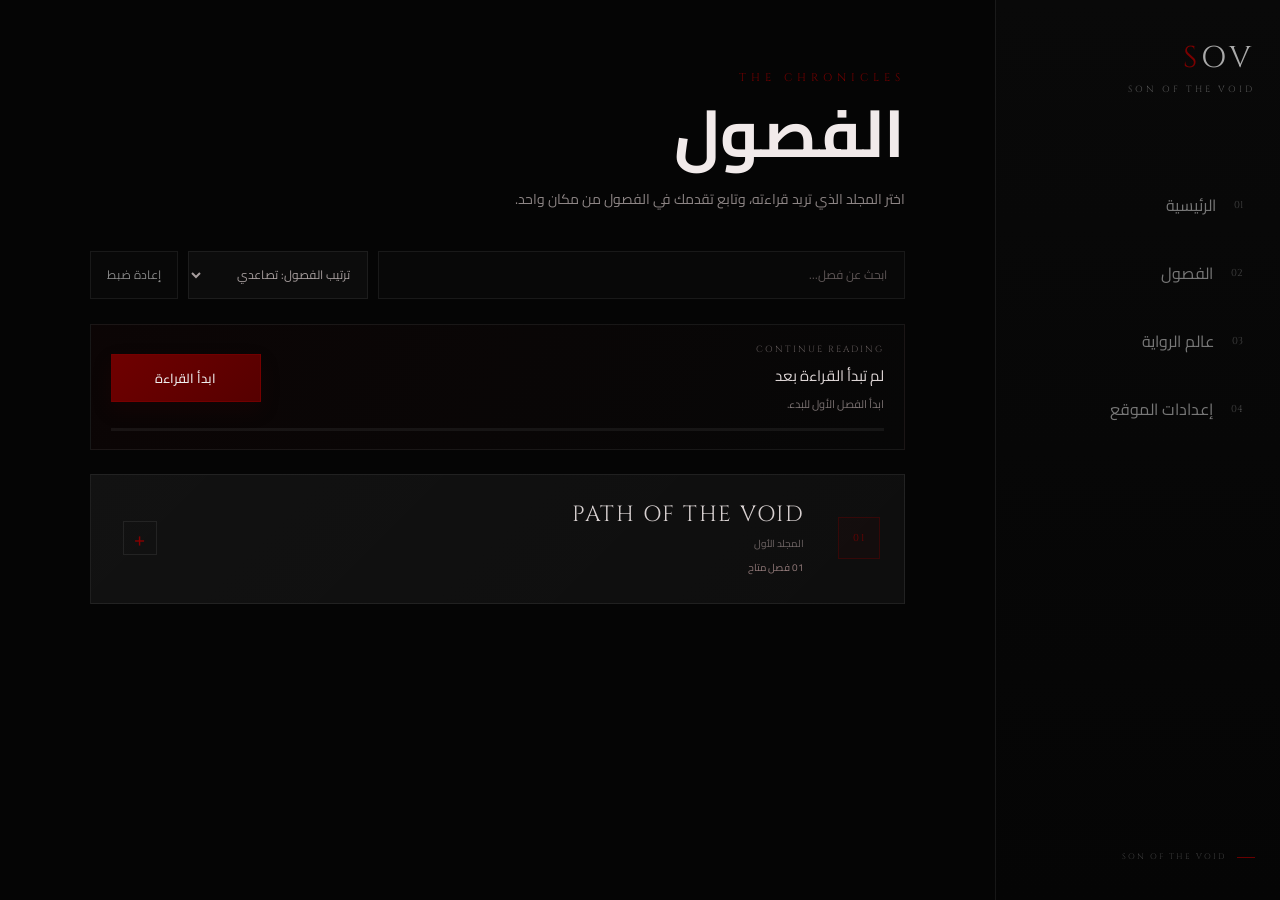
==== commit f404b0cd: "Update index.html" ====
--- a/chapters/index.html
+++ b/chapters/index.html
@@ -16,32 +16,6 @@
     >
 
     <title>الفصول — SON OF THE VOID</title>
-
-
-    <!-- =====================================================
-         FONTS
-    ====================================================== -->
-
-    <link
-        rel="preconnect"
-        href="https://fonts.googleapis.com"
-    >
-
-    <link
-        rel="preconnect"
-        href="https://fonts.gstatic.com"
-        crossorigin
-    >
-
-    <link
-        href="https://fonts.googleapis.com/css2?family=Cairo:wght@400;500;500;600;700&family=Cinzel:wght@400;500;600;700&display=swap"
-        rel="stylesheet"
-    >
-
-
-    <!-- =====================================================
-         FAVICON
-    ====================================================== -->
 
     <link
         rel="icon"
@@ -49,1500 +23,99 @@
         href="../assets/favicon/favicon.svg"
     >
 
-
-    <style>
-
-        /* =====================================================
-           ROOT
-        ====================================================== */
-
-        :root {
-
-            --black: #050505;
-            --black-2: #080808;
-            --card: #0d0d0d;
-
-            --red: #650000;
-            --red-light: #8b0000;
-
-            --text: #eeeeee;
-            --text-soft: #918888;
-            --text-dark: #5f5757;
-
-            --border:
-                rgba(255,255,255,0.07);
-
-        }
-
-
-        /* =====================================================
-           RESET
-        ====================================================== */
-
-        * {
-
-            margin: 0;
-            padding: 0;
-
-            box-sizing: border-box;
-
-        }
-
-
-        html {
-
-            scroll-behavior: smooth;
-
-            scrollbar-width: none;
-
-        }
-
-
-        html::-webkit-scrollbar {
-
-            display: none;
-
-        }
-
-
-        body {
-
-            min-height: 100vh;
-
-            background:
-                radial-gradient(
-                    circle at 50% -15%,
-                    rgba(165,29,29,0.10),
-                    transparent 42%
-                ),
-                var(--black);
-
-            color:
-                var(--text);
-
-            font-family:
-                "Cairo",
-                sans-serif;
-
-            overflow-x:
-                hidden;
-
-            scrollbar-width:
-                none;
-
-        }
-
-
-        body::-webkit-scrollbar {
-
-            display:
-                none;
-
-        }
-
-
-        button,
-        input,
-        select {
-
-            font:
-                inherit;
-
-        }
-
-
-        button {
-
-            border:
-                0;
-
-            cursor:
-                pointer;
-
-        }
-
-
-        a {
-
-            color:
-                inherit;
-
-            text-decoration:
-                none;
-
-        }
-
-
-        /* =====================================================
-           TOP BAR
-        ====================================================== */
-
-        .topbar {
-
-            position:
-                sticky;
-
-            top:
-                0;
-
-            z-index:
-                100;
-
-            display:
-                flex;
-
-            align-items:
-                center;
-
-            justify-content:
-                space-between;
-
-            padding:
-                18px 34px;
-
-            background:
-                rgba(5,5,5,0.88);
-
-            border-bottom:
-                1px solid
-                rgba(255,255,255,0.045);
-
-            backdrop-filter:
-                blur(14px);
-
-            -webkit-backdrop-filter:
-                blur(14px);
-
-        }
-
-
-        .brand {
-
-            display:
-                flex;
-
-            align-items:
-                center;
-
-            gap:
-                12px;
-
-        }
-
-
-        .brand-mark {
-
-            width:
-                38px;
-
-            height:
-                38px;
-
-            display:
-                flex;
-
-            align-items:
-                center;
-
-            justify-content:
-                center;
-
-            border:
-                1px solid
-                rgba(105,0,0,0.4);
-
-            background:
-                rgba(85,0,0,0.07);
-
-            color:
-                #790000;
-
-            font-family:
-                "Cinzel",
-                serif;
-
-            font-size:
-                12px;
-
-            letter-spacing:
-                1px;
-
-        }
-
-
-        .brand-name {
-
-            color:
-                #d4cdcd;
-
-            font-family:
-                "Cinzel",
-                serif;
-
-            font-size:
-                13px;
-
-            letter-spacing:
-                2px;
-
-        }
-
-
-        .home-button {
-
-            display:
-                inline-flex;
-
-            align-items:
-                center;
-
-            gap:
-                8px;
-
-            padding:
-                10px 15px;
-
-            border:
-                1px solid
-                rgba(255,255,255,0.06);
-
-            color:
-                #aaa0a0;
-
-            font-size:
-                12px;
-
-            transition:
-                color 0.25s ease,
-                border-color 0.25s ease,
-                background 0.25s ease;
-
-        }
-
-
-        .home-button:hover {
-
-            color:
-                #ffffff;
-
-            border-color:
-                rgba(105,0,0,0.42);
-
-            background:
-                rgba(85,0,0,0.05);
-
-        }
-
-
-        /* =====================================================
-           PAGE
-        ====================================================== */
-
-        .page {
-
-            width:
-                min(
-                    1080px,
-                    calc(100% - 40px)
-                );
-
-            margin:
-                0 auto;
-
-            padding:
-                82px 0 100px;
-
-        }
-
-
-        .page-header {
-
-            margin-bottom:
-                42px;
-
-        }
-
-
-        .eyebrow {
-
-            margin-bottom:
-                12px;
-
-            color:
-                var(--red-light);
-
-            font-family:
-                "Cinzel",
-                serif;
-
-            font-size:
-                11px;
-
-            letter-spacing:
-                4px;
-
-        }
-
-
-        .page-title {
-
-            color:
-                #f1eaea;
-
-            font-size:
-                clamp(
-                    38px,
-                    6vw,
-                    66px
-                );
-
-            font-weight:
-                700;
-
-            line-height:
-                1.1;
-
-        }
-
-
-        .page-description {
-
-            max-width:
-                620px;
-
-            margin-top:
-                17px;
-
-            color:
-                var(--text-soft);
-
-            font-size:
-                14px;
-
-            line-height:
-                2;
-
-        }
-
-
-        /* =====================================================
-           QUICK ACTIONS
-        ====================================================== */
-
-        .quick-panel {
-
-            display:
-                grid;
-
-            grid-template-columns:
-                minmax(0, 1fr)
-                auto
-                auto;
-
-            gap:
-                10px;
-
-            margin-bottom:
-                25px;
-
-        }
-
-
-        .search-box {
-
-            position:
-                relative;
-
-        }
-
-
-        .search-input {
-
-            width:
-                100%;
-
-            height:
-                48px;
-
-            padding:
-                0 17px;
-
-            outline:
-                none;
-
-            border:
-                1px solid
-                rgba(255,255,255,0.07);
-
-            background:
-                rgba(255,255,255,0.012);
-
-            color:
-                #ded8d8;
-
-            font-size:
-                12px;
-
-            transition:
-                border-color 0.25s ease,
-                background 0.25s ease;
-
-        }
-
-
-        .search-input::placeholder {
-
-            color:
-                #5e5656;
-
-        }
-
-
-        .search-input:focus {
-
-            border-color:
-                rgba(115,0,0,0.55);
-
-            background:
-                rgba(95,0,0,0.025);
-
-        }
-
-
-        .sort-select {
-
-            min-width:
-                150px;
-
-            height:
-                48px;
-
-            padding:
-                0 13px;
-
-            outline:
-                none;
-
-            border:
-                1px solid
-                rgba(255,255,255,0.07);
-
-            background:
-                #0c0c0c;
-
-            color:
-                #9e9595;
-
-            font-size:
-                11px;
-
-            cursor:
-                pointer;
-
-        }
-
-
-        .reset-button {
-
-            height:
-                48px;
-
-            padding:
-                0 16px;
-
-            border:
-                1px solid
-                rgba(255,255,255,0.07);
-
-            background:
-                rgba(255,255,255,0.012);
-
-            color:
-                #777;
-
-            font-size:
-                11px;
-
-            transition:
-                0.25s ease;
-
-        }
-
-
-        .reset-button:hover {
-
-            color:
-                #d0c8c8;
-
-            border-color:
-                rgba(105,0,0,0.42);
-
-            background:
-                rgba(85,0,0,0.05);
-
-        }
-
-
-        /* =====================================================
-           VOLUME
-        ====================================================== */
-
-        .volume-list {
-
-            display:
-                flex;
-
-            flex-direction:
-                column;
-
-            gap:
-                18px;
-
-        }
-
-
-        .volume-item {
-
-            overflow:
-                hidden;
-
-            border:
-                1px solid
-                var(--border);
-
-            background:
-                linear-gradient(
-                    135deg,
-                    rgba(255,255,255,0.018),
-                    rgba(255,255,255,0.005)
-                ),
-                var(--card);
-
-            transition:
-                border-color 0.3s ease;
-
-        }
-
-
-        .volume-item:hover {
-
-            border-color:
-                rgba(165,29,29,0.35);
-
-        }
-
-
-        .volume-item.open {
-
-            border-color:
-                rgba(165,29,29,0.46);
-
-        }
-
-
-        .volume-header {
-
-            width:
-                100%;
-
-            display:
-                grid;
-
-            grid-template-columns:
-                58px
-                1fr
-                42px;
-
-            align-items:
-                center;
-
-            gap:
-                18px;
-
-            padding:
-                25px 24px;
-
-            background:
-                transparent;
-
-            color:
-                inherit;
-
-            text-align:
-                right;
-
-        }
-
-
-        .volume-number {
-
-            display:
-                flex;
-
-            align-items:
-                center;
-
-            justify-content:
-                center;
-
-            width:
-                42px;
-
-            height:
-                42px;
-
-            border:
-                1px solid
-                rgba(110,0,0,0.38);
-
-            background:
-                rgba(75,0,0,0.08);
-
-            color:
-                #770000;
-
-            font-family:
-                "Cinzel",
-                serif;
-
-            font-size:
-                10px;
-
-            letter-spacing:
-                2px;
-
-        }
-
-
-        .volume-info {
-
-            display:
-                flex;
-
-            flex-direction:
-                column;
-
-            gap:
-                5px;
-
-        }
-
-
-        .volume-name {
-
-            color:
-                #d7d0d0;
-
-            font-family:
-                "Cinzel",
-                serif;
-
-            font-size:
-                clamp(
-                    16px,
-                    2vw,
-                    22px
-                );
-
-            letter-spacing:
-                1.5px;
-
-            direction:
-                ltr;
-
-            text-align:
-                right;
-
-        }
-
-
-        .volume-meta {
-
-            color:
-                #625959;
-
-            font-size:
-                10px;
-
-        }
-
-
-        .volume-status {
-
-            margin-top:
-                2px;
-
-            color:
-                #755d5d;
-
-            font-size:
-                9px;
-
-        }
-
-
-        .volume-arrow {
-
-            width:
-                34px;
-
-            height:
-                34px;
-
-            display:
-                flex;
-
-            align-items:
-                center;
-
-            justify-content:
-                center;
-
-            border:
-                1px solid
-                rgba(255,255,255,0.06);
-
-            color:
-                #720000;
-
-            font-family:
-                Arial,
-                sans-serif;
-
-            font-size:
-                20px;
-
-            transition:
-                transform 0.3s ease,
-                color 0.25s ease,
-                border-color 0.25s ease,
-                background 0.25s ease;
-
-        }
-
-
-        .volume-item.open .volume-arrow {
-
-            transform:
-                rotate(45deg);
-
-            color:
-                #a00000;
-
-            border-color:
-                rgba(130,0,0,0.45);
-
-            background:
-                rgba(100,0,0,0.08);
-
-        }
-
-
-        /* =====================================================
-           CHAPTER AREA
-        ====================================================== */
-
-        .volume-chapters {
-
-            display:
-                grid;
-
-            grid-template-rows:
-                0fr;
-
-            transition:
-                grid-template-rows 0.4s ease;
-
-        }
-
-
-        .volume-item.open .volume-chapters {
-
-            grid-template-rows:
-                1fr;
-
-        }
-
-
-        .volume-chapters-inner {
-
-            min-height:
-                0;
-
-            overflow:
-                hidden;
-
-            border-top:
-                1px solid
-                transparent;
-
-        }
-
-
-        .volume-item.open .volume-chapters-inner {
-
-            border-top-color:
-                #211111;
-
-            padding:
-                10px 12px 14px;
-
-        }
-
-
-        /* =====================================================
-           CHAPTER
-        ====================================================== */
-
-        .chapter {
-
-            position:
-                relative;
-
-            display:
-                grid;
-
-            grid-template-columns:
-                52px
-                minmax(0, 1fr)
-                auto;
-
-            align-items:
-                center;
-
-            gap:
-                16px;
-
-            min-height:
-                96px;
-
-            padding:
-                13px 12px;
-
-            border:
-                1px solid
-                transparent;
-
-            transition:
-                background 0.25s ease,
-                border-color 0.25s ease,
-                transform 0.25s ease;
-
-        }
-
-
-        .chapter.hidden {
-
-            display:
-                none;
-
-        }
-
-
-        .chapter:hover {
-
-            background:
-                rgba(255,255,255,0.018);
-
-            border-color:
-                #351515;
-
-        }
-
-
-        .chapter-number {
-
-            display:
-                flex;
-
-            align-items:
-                center;
-
-            justify-content:
-                center;
-
-            width:
-                36px;
-
-            height:
-                36px;
-
-            border:
-                1px solid
-                rgba(100,0,0,0.28);
-
-            color:
-                #700000;
-
-            font-family:
-                "Cinzel",
-                serif;
-
-            font-size:
-                9px;
-
-        }
-
-
-        .chapter-info {
-
-            min-width:
-                0;
-
-            display:
-                flex;
-
-            flex-direction:
-                column;
-
-            gap:
-                4px;
-
-        }
-
-
-        .chapter-label {
-
-            color:
-                #5d5353;
-
-            font-size:
-                9px;
-
-        }
-
-
-        .chapter-title {
-
-            overflow:
-                hidden;
-
-            color:
-                #c1baba;
-
-            font-size:
-                13px;
-
-            font-weight:
-                500;
-
-            text-overflow:
-                ellipsis;
-
-            white-space:
-                nowrap;
-
-        }
-
-
-        .chapter-meta {
-
-            display:
-                flex;
-
-            align-items:
-                center;
-
-            flex-wrap:
-                wrap;
-
-            gap:
-                10px;
-
-            margin-top:
-                2px;
-
-        }
-
-
-        .chapter-status {
-
-            color:
-                #807171;
-
-            font-size:
-                9px;
-
-        }
-
-
-        .chapter-progress-text {
-
-            color:
-                #650000;
-
-            font-family:
-                "Cinzel",
-                serif;
-
-            font-size:
-                8px;
-
-            letter-spacing:
-                1px;
-
-        }
-
-
-        .chapter-right {
-
-            min-width:
-                155px;
-
-            display:
-                flex;
-
-            align-items:
-                center;
-
-            gap:
-                12px;
-
-        }
-
-
-        .progress-track {
-
-            width:
-                105px;
-
-            height:
-                3px;
-
-            overflow:
-                hidden;
-
-            background:
-                rgba(255,255,255,0.06);
-
-        }
-
-
-        .progress-bar {
-
-            width:
-                0%;
-
-            height:
-                100%;
-
-            background:
-                linear-gradient(
-                    90deg,
-                    #4a0000,
-                    #8b0000
-                );
-
-            transition:
-                width 0.35s ease;
-
-        }
-
-
-        .chapter-open {
-
-            display:
-                inline-flex;
-
-            align-items:
-                center;
-
-            justify-content:
-                center;
-
-            width:
-                34px;
-
-            height:
-                34px;
-
-            border:
-                1px solid
-                rgba(100,0,0,0.30);
-
-            color:
-                #700000;
-
-            background:
-                rgba(80,0,0,0.035);
-
-            transition:
-                0.25s ease;
-
-        }
-
-
-        .chapter-open:hover {
-
-            color:
-                #a00000;
-
-            border-color:
-                rgba(135,0,0,0.45);
-
-            background:
-                rgba(100,0,0,0.08);
-
-        }
-
-
-        .chapter.disabled {
-
-            opacity:
-                0.35;
-
-        }
-
-
-        .chapter.disabled .chapter-open {
-
-            display:
-                none;
-
-        }
-
-
-        /* =====================================================
-           EMPTY STATE
-        ====================================================== */
-
-        .empty-state {
-
-            display:
-                none;
-
-            padding:
-                35px 20px;
-
-            border:
-                1px solid
-                rgba(255,255,255,0.05);
-
-            color:
-                #655d5d;
-
-            text-align:
-                center;
-
-            font-size:
-                12px;
-
-        }
-
-
-        .empty-state.show {
-
-            display:
-                block;
-
-        }
-
-
-        /* =====================================================
-           FOOTER
-        ====================================================== */
-
-        .footer {
-
-            margin-top:
-                80px;
-
-            padding-top:
-                25px;
-
-            border-top:
-                1px solid
-                rgba(255,255,255,0.045);
-
-            display:
-                flex;
-
-            align-items:
-                center;
-
-            justify-content:
-                space-between;
-
-            color:
-                #5d5555;
-
-            font-size:
-                11px;
-
-        }
-
-
-        .footer-logo {
-
-            font-family:
-                "Cinzel",
-                serif;
-
-            letter-spacing:
-                2px;
-
-        }
-
-
-        /* =====================================================
-           MOBILE
-        ====================================================== */
-
-        @media (max-width: 760px) {
-
-            .topbar {
-
-                padding:
-                    14px 16px;
-
-            }
-
-
-            .brand-name {
-
-                display:
-                    none;
-
-            }
-
-
-            .home-button {
-
-                padding:
-                    9px 12px;
-
-                font-size:
-                    11px;
-
-            }
-
-
-            .page {
-
-                width:
-                    min(
-                        100% - 24px,
-                        1080px
-                    );
-
-                padding-top:
-                    58px;
-
-            }
-
-
-            .quick-panel {
-
-                grid-template-columns:
-                    1fr;
-
-            }
-
-
-            .sort-select,
-            .reset-button {
-
-                width:
-                    100%;
-
-            }
-
-
-            .volume-header {
-
-                grid-template-columns:
-                    46px
-                    1fr
-                    36px;
-
-                gap:
-                    12px;
-
-                padding:
-                    20px 16px;
-
-            }
-
-
-            .volume-number {
-
-                width:
-                    36px;
-
-                height:
-                    36px;
-
-            }
-
-
-            .volume-name {
-
-                font-size:
-                    16px;
-
-            }
-
-
-            .chapter {
-
-                grid-template-columns:
-                    40px
-                    minmax(0,1fr);
-
-                gap:
-                    12px;
-
-                min-height:
-                    88px;
-
-                padding:
-                    13px 9px;
-
-            }
-
-
-            .chapter-right {
-
-                grid-column:
-                    2;
-
-                min-width:
-                    0;
-
-                justify-content:
-                    space-between;
-
-                gap:
-                    10px;
-
-            }
-
-
-            .progress-track {
-
-                flex:
-                    1;
-
-                width:
-                    auto;
-
-            }
-
-
-            .chapter-title {
-
-                white-space:
-                    normal;
-
-                line-height:
-                    1.7;
-
-            }
-
-
-            .footer {
-
-                margin-top:
-                    60px;
-
-                align-items:
-                    flex-start;
-
-                flex-direction:
-                    column;
-
-                gap:
-                    8px;
-
-            }
-
-        }
-
-
-    </style>
+    <link
+        rel="stylesheet"
+        href="../style.css"
+    >
 
 </head>
 
 
-<body>
-
-
-    <!-- =====================================================
-         TOP BAR
-    ====================================================== -->
-
-    <header class="topbar">
-
-        <a
-            href="../index.html"
-            class="brand"
-        >
-
-            <span class="brand-mark">
-                SOV
-            </span>
-
-            <span class="brand-name">
-                SON OF THE VOID
-            </span>
-
-        </a>
-
-
-        <a
-            href="../index.html"
-            class="home-button"
-        >
-
-            <span>
-                ←
-            </span>
-
-            <span>
+<body data-page="chapters">
+
+    <!-- SIDEBAR -->
+
+    <aside class="sidebar">
+
+        <div class="logo">
+            <span>S</span>OV
+        </div>
+
+        <div class="sidebar-title">
+            SON OF THE VOID
+        </div>
+
+        <nav>
+
+            <button
+                class="nav-link"
+                data-href="../index.html"
+                type="button"
+            >
+                <span>01</span>
                 الرئيسية
-            </span>
-
-        </a>
-
-    </header>
-
-
-
-    <!-- =====================================================
-         PAGE
-    ====================================================== -->
-
-    <main class="page">
-
-
-        <header class="page-header">
-
-            <p class="eyebrow">
-                THE CHRONICLES
-            </p>
-
-
-            <h1 class="page-title">
+            </button>
+
+            <button
+                class="nav-link active"
+                data-href="index.html"
+                type="button"
+            >
+                <span>02</span>
                 الفصول
-            </h1>
-
-
-            <p class="page-description">
-                اختر المجلد الذي تريد قراءته، وتابع تقدمك في الفصول من مكان واحد.
-            </p>
-
-        </header>
-
-
-
-        <!-- =================================================
-             SEARCH / SORT
-        ================================================== -->
-
-        <section class="quick-panel">
-
-
-            <div class="search-box">
+            </button>
+
+            <button
+                class="nav-link"
+                data-href="../index.html#world"
+                type="button"
+            >
+                <span>03</span>
+                عالم الرواية
+            </button>
+
+            <button
+                class="nav-link"
+                data-href="../settings/index.html"
+                type="button"
+            >
+                <span>04</span>
+                إعدادات الموقع
+            </button>
+
+        </nav>
+
+        <div class="sidebar-footer">
+            <span></span>
+            SON OF THE VOID
+        </div>
+
+    </aside>
+
+
+    <main class="inner-page">
+
+        <div class="inner-content">
+
+            <header class="inner-header">
+
+                <p class="eyebrow">
+                    THE CHRONICLES
+                </p>
+
+                <h1 class="inner-title">
+                    الفصول
+                </h1>
+
+                <p class="inner-description">
+                    اختر المجلد الذي تريد قراءته،
+                    وتابع تقدمك في الفصول من مكان واحد.
+                </p>
+
+            </header>
+
+
+            <section class="quick-panel">
 
                 <input
                     id="chapterSearch"
@@ -1552,561 +125,430 @@
                     autocomplete="off"
                 >
 
+                <select
+                    id="chapterSort"
+                    class="sort-select"
+                >
+                    <option value="number-asc">
+                        ترتيب الفصول: تصاعدي
+                    </option>
+
+                    <option value="number-desc">
+                        ترتيب الفصول: تنازلي
+                    </option>
+
+                    <option value="progress-desc">
+                        حسب التقدم
+                    </option>
+
+                    <option value="progress-asc">
+                        الأقل تقدمًا أولًا
+                    </option>
+                </select>
+
+                <button
+                    id="resetFilters"
+                    class="reset-button"
+                    type="button"
+                >
+                    إعادة ضبط
+                </button>
+
+            </section>
+
+
+            <section class="reading-summary">
+
+                <div class="reading-summary-top">
+
+                    <div>
+
+                        <div class="reading-summary-label">
+                            CONTINUE READING
+                        </div>
+
+                        <div
+                            id="summaryTitle"
+                            class="reading-summary-title"
+                        >
+                            لم تبدأ القراءة بعد
+                        </div>
+
+                        <div
+                            id="summaryText"
+                            class="reading-summary-text"
+                        >
+                            ابدأ الفصل الأول للبدء.
+                        </div>
+
+                    </div>
+
+                    <a
+                        id="summaryButton"
+                        class="primary-button reading-summary-link"
+                        href="../PATH%20OF%20THE%20VOID/chapter-01.html"
+                    >
+                        ابدأ القراءة
+                    </a>
+
+                </div>
+
+                <div class="summary-progress">
+
+                    <div
+                        id="summaryProgressBar"
+                        class="summary-progress-bar"
+                    ></div>
+
+                </div>
+
+            </section>
+
+
+            <section class="volume-list">
+
+                <div
+                    class="volume-item"
+                    data-volume="1"
+                >
+
+                    <button
+                        class="volume-header"
+                        type="button"
+                        aria-expanded="false"
+                    >
+
+                        <span class="volume-number">
+                            01
+                        </span>
+
+                        <span class="volume-info">
+
+                            <span class="volume-name">
+                                PATH OF THE VOID
+                            </span>
+
+                            <span class="volume-meta">
+                                المجلد الأول
+                            </span>
+
+                            <span
+                                class="volume-status"
+                                id="volumeStatus"
+                            >
+                                01 فصل متاح
+                            </span>
+
+                        </span>
+
+                        <span class="volume-arrow">
+                            +
+                        </span>
+
+                    </button>
+
+
+                    <div class="volume-chapters">
+
+                        <div
+                            class="volume-chapters-inner"
+                            id="chapterList"
+                        >
+
+                            <a
+                                class="chapter"
+                                href="../PATH%20OF%20THE%20VOID/chapter-01.html"
+                                data-number="1"
+                                data-title="حين بدأت السماء بالصمت"
+                                data-chapter="01"
+                            >
+
+                                <span class="chapter-number">
+                                    01
+                                </span>
+
+                                <span class="chapter-info">
+
+                                    <span class="chapter-label">
+                                        الفصل الأول
+                                    </span>
+
+                                    <span class="chapter-title">
+                                        حين بدأت السماء بالصمت
+                                    </span>
+
+                                    <span class="chapter-meta">
+
+                                        <span
+                                            class="chapter-status"
+                                            data-status
+                                        >
+                                            لم تبدأ القراءة
+                                        </span>
+
+                                        <span
+                                            class="chapter-progress-text"
+                                            data-progress-text
+                                        >
+                                            0%
+                                        </span>
+
+                                    </span>
+
+                                </span>
+
+                                <span class="chapter-right">
+
+                                    <span class="chapter-progress-track">
+
+                                        <span
+                                            class="chapter-progress-bar"
+                                            data-progress-bar
+                                        ></span>
+
+                                    </span>
+
+                                    <span class="chapter-open">
+                                        ←
+                                    </span>
+
+                                </span>
+
+                            </a>
+
+
+                            <article
+                                class="chapter disabled"
+                                data-number="2"
+                                data-title="قريبًا"
+                                data-chapter="02"
+                            >
+
+                                <span class="chapter-number">
+                                    02
+                                </span>
+
+                                <span class="chapter-info">
+
+                                    <span class="chapter-label">
+                                        الفصل الثاني
+                                    </span>
+
+                                    <span class="chapter-title">
+                                        قريبًا
+                                    </span>
+
+                                    <span class="chapter-meta">
+
+                                        <span class="chapter-status">
+                                            غير متاح
+                                        </span>
+
+                                    </span>
+
+                                </span>
+
+                                <span class="chapter-right">
+
+                                    <span class="chapter-progress-track">
+
+                                        <span class="chapter-progress-bar"></span>
+
+                                    </span>
+
+                                    <span class="chapter-open">
+                                        —
+                                    </span>
+
+                                </span>
+
+                            </article>
+
+
+                            <article
+                                class="chapter disabled"
+                                data-number="3"
+                                data-title="قريبًا"
+                                data-chapter="03"
+                            >
+
+                                <span class="chapter-number">
+                                    03
+                                </span>
+
+                                <span class="chapter-info">
+
+                                    <span class="chapter-label">
+                                        الفصل الثالث
+                                    </span>
+
+                                    <span class="chapter-title">
+                                        قريبًا
+                                    </span>
+
+                                    <span class="chapter-meta">
+
+                                        <span class="chapter-status">
+                                            غير متاح
+                                        </span>
+
+                                    </span>
+
+                                </span>
+
+                                <span class="chapter-right">
+
+                                    <span class="chapter-progress-track">
+
+                                        <span class="chapter-progress-bar"></span>
+
+                                    </span>
+
+                                    <span class="chapter-open">
+                                        —
+                                    </span>
+
+                                </span>
+
+                            </article>
+
+                        </div>
+
+                    </div>
+
+                </div>
+
+            </section>
+
+
+            <div
+                id="emptyState"
+                class="empty-state"
+            >
+                لا توجد نتائج مطابقة للبحث.
             </div>
 
-
-            <select
-                id="chapterSort"
-                class="sort-select"
-            >
-
-                <option value="number-asc">
-                    ترتيب الفصول: تصاعدي
-                </option>
-
-                <option value="number-desc">
-                    ترتيب الفصول: تنازلي
-                </option>
-
-                <option value="progress-desc">
-                    حسب التقدم
-                </option>
-
-                <option value="progress-asc">
-                    الأقل تقدمًا أولًا
-                </option>
-
-            </select>
-
-
-            <button
-                id="resetFilters"
-                class="reset-button"
-                type="button"
-            >
-                إعادة ضبط
-            </button>
-
-        </section>
-
-
-
-        <!-- =================================================
-             VOLUME
-        ================================================== -->
-
-        <section class="volume-list">
-
-            <div
-                class="volume-item"
-                data-volume="1"
-            >
-
-
-                <button
-                    class="volume-header"
-                    type="button"
-                    aria-expanded="false"
-                >
-
-                    <span class="volume-number">
-                        01
-                    </span>
-
-
-                    <span class="volume-info">
-
-                        <span class="volume-name">
-                            PATH OF THE VOID
-                        </span>
-
-                        <span class="volume-meta">
-                            المجلد الأول
-                        </span>
-
-                        <span
-                            class="volume-status"
-                            id="volumeStatus"
-                        >
-                            01 فصل متاح
-                        </span>
-
-                    </span>
-
-
-                    <span class="volume-arrow">
-                        +
-                    </span>
-
-                </button>
-
-
-
-                <div class="volume-chapters">
-
-                    <div
-                        class="volume-chapters-inner"
-                        id="chapterList"
-                    >
-
-
-                        <!-- =================================
-                             CHAPTER 01
-                        ================================== -->
-
-                        <article
-                            class="chapter"
-                            data-number="1"
-                            data-title="حين بدأت السماء بالصمت"
-                            data-chapter="01"
-                        >
-
-                            <span class="chapter-number">
-                                01
-                            </span>
-
-
-                            <span class="chapter-info">
-
-                                <span class="chapter-label">
-                                    الفصل الأول
-                                </span>
-
-
-                                <span class="chapter-title">
-                                    حين بدأت السماء بالصمت
-                                </span>
-
-
-                                <span class="chapter-meta">
-
-                                    <span
-                                        class="chapter-status"
-                                        data-status
-                                    >
-                                        لم تبدأ القراءة
-                                    </span>
-
-
-                                    <span
-                                        class="chapter-progress-text"
-                                        data-progress-text
-                                    >
-                                        0%
-                                    </span>
-
-                                </span>
-
-                            </span>
-
-
-                            <span class="chapter-right">
-
-                                <span class="progress-track">
-
-                                    <span
-                                        class="progress-bar"
-                                        data-progress-bar
-                                    ></span>
-
-                                </span>
-
-
-                                <a
-                                    class="chapter-open"
-                                    href="../PATH%20OF%20THE%20VOID/chapter-01.html"
-                                    aria-label="فتح الفصل الأول"
-                                >
-                                    ←
-                                </a>
-
-                            </span>
-
-                        </article>
-
-
-
-                        <!-- =================================
-                             CHAPTER 02
-                        ================================== -->
-
-                        <article
-                            class="chapter disabled"
-                            data-number="2"
-                            data-title="قريبًا"
-                            data-chapter="02"
-                        >
-
-                            <span class="chapter-number">
-                                02
-                            </span>
-
-
-                            <span class="chapter-info">
-
-                                <span class="chapter-label">
-                                    الفصل الثاني
-                                </span>
-
-
-                                <span class="chapter-title">
-                                    قريبًا
-                                </span>
-
-
-                                <span class="chapter-meta">
-
-                                    <span class="chapter-status">
-                                        غير متاح
-                                    </span>
-
-                                </span>
-
-                            </span>
-
-
-                            <span class="chapter-right">
-
-                                <span class="progress-track">
-
-                                    <span class="progress-bar"></span>
-
-                                </span>
-
-
-                                <span class="chapter-open">
-                                    —
-                                </span>
-
-                            </span>
-
-                        </article>
-
-
-
-                        <!-- =================================
-                             CHAPTER 03
-                        ================================== -->
-
-                        <article
-                            class="chapter disabled"
-                            data-number="3"
-                            data-title="قريبًا"
-                            data-chapter="03"
-                        >
-
-                            <span class="chapter-number">
-                                03
-                            </span>
-
-
-                            <span class="chapter-info">
-
-                                <span class="chapter-label">
-                                    الفصل الثالث
-                                </span>
-
-
-                                <span class="chapter-title">
-                                    قريبًا
-                                </span>
-
-
-                                <span class="chapter-meta">
-
-                                    <span class="chapter-status">
-                                        غير متاح
-                                    </span>
-
-                                </span>
-
-                            </span>
-
-
-                            <span class="chapter-right">
-
-                                <span class="progress-track">
-
-                                    <span class="progress-bar"></span>
-
-                                </span>
-
-
-                                <span class="chapter-open">
-                                    —
-                                </span>
-
-                            </span>
-
-                        </article>
-
-
-                    </div>
-
-                </div>
-
-            </div>
-
-        </section>
-
-
-
-        <div
-            id="emptyState"
-            class="empty-state"
-        >
-            لا توجد نتائج مطابقة للبحث.
         </div>
 
-
-
-        <!-- =================================================
-             FOOTER
-        ================================================== -->
-
-        <footer class="footer">
-
-            <span>
-                SON OF THE VOID
-            </span>
-
-
-            <span class="footer-logo">
-                SOV
-            </span>
-
-        </footer>
-
-
     </main>
 
 
-
-    <!-- =====================================================
-         JAVASCRIPT
-    ====================================================== -->
+    <script src="../script.js"></script>
+
 
     <script>
-
         document.addEventListener(
             "DOMContentLoaded",
             () => {
 
-
-                /* =================================================
-                   ELEMENTS
-                ================================================= */
-
-                const chapterSearch =
+                const search =
                     document.getElementById(
                         "chapterSearch"
                     );
 
-
-                const chapterSort =
+                const sort =
                     document.getElementById(
                         "chapterSort"
                     );
 
-
-                const resetFilters =
+                const reset =
                     document.getElementById(
                         "resetFilters"
                     );
-
 
                 const chapterList =
                     document.getElementById(
                         "chapterList"
                     );
 
-
-                const emptyState =
+                const empty =
                     document.getElementById(
                         "emptyState"
                     );
-
 
                 const volumeStatus =
                     document.getElementById(
                         "volumeStatus"
                     );
 
-
-                const volumeHeaders =
-                    document.querySelectorAll(
-                        ".volume-header"
-                    );
-
-
-
-                /* =================================================
-                   VOLUME OPEN / CLOSE
-                ================================================== */
-
-                volumeHeaders.forEach(header => {
-
-                    header.addEventListener(
-                        "click",
-                        () => {
-
-                            const volume =
-                                header.closest(
-                                    ".volume-item"
-                                );
-
-
-                            if (!volume) {
-                                return;
-                            }
-
-
-                            const isOpen =
-                                volume.classList.contains(
-                                    "open"
-                                );
-
-
-                            document
-                                .querySelectorAll(
-                                    ".volume-item"
-                                )
-                                .forEach(item => {
-
-                                    item.classList.remove(
-                                        "open"
-                                    );
-
-
-                                    const itemHeader =
-                                        item.querySelector(
-                                            ".volume-header"
-                                        );
-
-
-                                    if (itemHeader) {
-
-                                        itemHeader.setAttribute(
-                                            "aria-expanded",
-                                            "false"
-                                        );
-
-                                    }
-
-                                });
-
-
-                            if (!isOpen) {
-
-                                volume.classList.add(
-                                    "open"
-                                );
-
-
-                                header.setAttribute(
-                                    "aria-expanded",
-                                    "true"
-                                );
-
-                            }
-
-                        }
-                    );
-
-                });
-
-
-
-                /* =================================================
-                   CHAPTER DATA
-                ================================================== */
-
-                const chapter01PositionKey =
-                    "sov_chapter_01_position";
-
-
-                function getChapter01Progress() {
-
-                    const savedPosition =
+                const summaryTitle =
+                    document.getElementById(
+                        "summaryTitle"
+                    );
+
+                const summaryText =
+                    document.getElementById(
+                        "summaryText"
+                    );
+
+                const summaryButton =
+                    document.getElementById(
+                        "summaryButton"
+                    );
+
+                const summaryProgress =
+                    document.getElementById(
+                        "summaryProgressBar"
+                    );
+
+
+                function chapterProgress(number) {
+
+                    const progress =
                         parseFloat(
                             localStorage.getItem(
-                                chapter01PositionKey
+                                `sov_chapter_${number}_progress`
                             )
                         );
 
-
-                    if (
-                        !Number.isFinite(
-                            savedPosition
-                        ) ||
-                        savedPosition <= 0
-                    ) {
-
-                        return 0;
-
+                    if (Number.isFinite(progress)) {
+                        return Math.min(100, Math.max(0, progress));
                     }
 
-
-                    /*
-                     * تقدير نسبة التقدم من موضع القراءة.
-                     * يستخدم نفس ارتفاع صفحة الفصل تقريبًا.
-                     */
-
-                    const estimatedMaxScroll =
-                        5200;
-
-
-                    const progress =
-                        (
-                            savedPosition /
-                            estimatedMaxScroll
-                        ) * 100;
-
-
-                    return Math.min(
-                        100,
-                        Math.max(
-                            0,
-                            progress
-                        )
-                    );
-
+                    const legacy =
+                        parseFloat(
+                            localStorage.getItem(
+                                `sov_chapter_${number}_position`
+                            )
+                        );
+
+                    return Number.isFinite(legacy)
+                        ? 0
+                        : 0;
                 }
 
 
-
-                /* =================================================
-                   UPDATE CHAPTER STATUS
-                ================================================== */
-
-                function updateChapterProgress() {
+                function chapterTitle(number) {
 
                     const chapter =
                         document.querySelector(
-                            '[data-chapter="01"]'
-                        );
-
-
-                    if (!chapter) {
-                        return;
-                    }
-
+                            `[data-chapter="${number}"]`
+                        );
+
+                    return chapter
+                        ? chapter.dataset.title
+                        : `الفصل ${number}`;
+
+                }
+
+
+                function updateChapter(chapter) {
+
+                    const number =
+                        chapter.dataset.chapter;
 
                     const progress =
-                        getChapter01Progress();
-
-
-                    const progressBar =
+                        chapterProgress(number);
+
+                    const bar =
                         chapter.querySelector(
                             "[data-progress-bar]"
                         );
 
-
-                    const progressText =
+                    const text =
                         chapter.querySelector(
                             "[data-progress-text]"
                         );
-
 
                     const status =
                         chapter.querySelector(
@@ -2114,18 +556,18 @@
                         );
 
 
-                    if (progressBar) {
-
-                        progressBar.style.width =
-                            progress + "%";
+                    if (bar) {
+
+                        bar.style.width =
+                            `${progress}%`;
 
                     }
 
 
-                    if (progressText) {
-
-                        progressText.textContent =
-                            Math.round(progress) + "%";
+                    if (text) {
+
+                        text.textContent =
+                            `${Math.round(progress)}%`;
 
                     }
 
@@ -2151,65 +593,103 @@
 
                     }
 
-
-                    if (volumeStatus) {
-
-                        if (progress >= 100) {
-
-                            volumeStatus.textContent =
-                                "01 فصل متاح · مكتمل";
-
-                        } else if (progress > 0) {
-
-                            volumeStatus.textContent =
-                                "01 فصل متاح · قيد القراءة";
-
-                        } else {
-
-                            volumeStatus.textContent =
-                                "01 فصل متاح";
-
-                        }
+                }
+
+
+                function updateSummary() {
+
+                    const lastChapter =
+                        localStorage.getItem(
+                            "sov_last_chapter"
+                        ) || "01";
+
+                    const progress =
+                        chapterProgress(
+                            lastChapter
+                        );
+
+                    const title =
+                        chapterTitle(
+                            lastChapter
+                        );
+
+
+                    if (progress > 0) {
+
+                        summaryTitle.textContent =
+                            `الفصل ${lastChapter} — ${title}`;
+
+                        summaryText.textContent =
+                            progress >= 100
+                                ? "الفصل مكتمل."
+                                : `آخر تقدم: ${Math.round(progress)}%`;
+
+                        summaryButton.textContent =
+                            progress >= 100
+                                ? "إعادة القراءة"
+                                : "تابع القراءة";
+
+                    } else {
+
+                        summaryTitle.textContent =
+                            "لم تبدأ القراءة بعد";
+
+                        summaryText.textContent =
+                            "ابدأ الفصل الأول للبدء.";
+
+                        summaryButton.textContent =
+                            "ابدأ القراءة";
 
                     }
 
+
+                    summaryButton.href =
+                        `../PATH%20OF%20THE%20VOID/chapter-${String(lastChapter).padStart(2, "0")}.html`;
+
+                    summaryProgress.style.width =
+                        `${progress}%`;
+
                 }
 
 
-
-                /* =================================================
-                   GET CHAPTER PROGRESS
-                ================================================== */
-
-                function getChapterProgress(chapter) {
-
-                    const chapterNumber =
-                        chapter.dataset.chapter;
-
-
-                    if (
-                        chapterNumber === "01"
-                    ) {
-
-                        return getChapter01Progress();
+                function updateAll() {
+
+                    document
+                        .querySelectorAll(".chapter[data-chapter]")
+                        .forEach(updateChapter);
+
+
+                    const progress =
+                        chapterProgress("01");
+
+
+                    if (progress >= 100) {
+
+                        volumeStatus.textContent =
+                            "01 فصل متاح · مكتمل";
+
+                    } else if (progress > 0) {
+
+                        volumeStatus.textContent =
+                            "01 فصل متاح · قيد القراءة";
+
+                    } else {
+
+                        volumeStatus.textContent =
+                            "01 فصل متاح";
 
                     }
 
 
-                    return 0;
+                    updateSummary();
 
                 }
 
 
-
-                /* =================================================
-                   FILTER + SORT
-                ================================================== */
-
-                function renderChapters() {
-
-                    const search =
-                        chapterSearch.value
+                function render() {
+
+                    const query =
+                        search.value
                             .trim()
                             .toLowerCase();
 
@@ -2222,225 +702,216 @@
                         );
 
 
-                    const sortMode =
-                        chapterSort.value;
+                    const mode =
+                        sort.value;
 
 
                     chapters.sort(
                         (a, b) => {
 
                             const numberA =
-                                Number(
-                                    a.dataset.number
+                                Number(a.dataset.number);
+
+                            const numberB =
+                                Number(b.dataset.number);
+
+                            const progressA =
+                                chapterProgress(
+                                    a.dataset.chapter
                                 );
 
-
-                            const numberB =
-                                Number(
-                                    b.dataset.number
+                            const progressB =
+                                chapterProgress(
+                                    b.dataset.chapter
                                 );
 
 
-                            const progressA =
-                                getChapterProgress(
-                                    a
-                                );
-
-
-                            const progressB =
-                                getChapterProgress(
-                                    b
-                                );
-
-
                             if (
-                                sortMode ===
-                                "number-desc"
+                                mode === "number-desc"
                             ) {
-
-                                return (
-                                    numberB -
-                                    numberA
-                                );
-
+                                return numberB - numberA;
                             }
 
 
                             if (
-                                sortMode ===
-                                "progress-desc"
+                                mode === "progress-desc"
                             ) {
-
-                                return (
-                                    progressB -
-                                    progressA
-                                );
-
+                                return progressB - progressA;
                             }
 
 
                             if (
-                                sortMode ===
-                                "progress-asc"
+                                mode === "progress-asc"
                             ) {
-
-                                return (
-                                    progressA -
-                                    progressB
-                                );
-
+                                return progressA - progressB;
                             }
 
 
-                            return (
-                                numberA -
-                                numberB
-                            );
+                            return numberA - numberB;
 
                         }
                     );
 
 
-                    let visibleCount =
-                        0;
-
-
-                    chapters.forEach(
-                        chapter => {
-
-                            const title =
-                                (
-                                    chapter.dataset.title ||
-                                    ""
-                                ).toLowerCase();
-
-
-                            const number =
-                                (
-                                    chapter.dataset.number ||
-                                    ""
-                                ).toLowerCase();
-
-
-                            const label =
-                                (
-                                    chapter.querySelector(
-                                        ".chapter-label"
-                                    )?.textContent ||
-                                    ""
-                                ).toLowerCase();
-
-
-                            const matches =
-                                !search ||
-                                title.includes(search) ||
-                                number.includes(search) ||
-                                label.includes(search);
-
-
-                            chapter.classList.toggle(
-                                "hidden",
-                                !matches
-                            );
-
-
-                            if (matches) {
-
-                                visibleCount++;
+                    let visible = 0;
+
+
+                    chapters.forEach(chapter => {
+
+                        const title =
+                            (
+                                chapter.dataset.title ||
+                                ""
+                            ).toLowerCase();
+
+                        const number =
+                            (
+                                chapter.dataset.number ||
+                                ""
+                            ).toLowerCase();
+
+                        const label =
+                            (
+                                chapter.querySelector(
+                                    ".chapter-label"
+                                )?.textContent || ""
+                            ).toLowerCase();
+
+
+                        const match =
+                            !query ||
+                            title.includes(query) ||
+                            number.includes(query) ||
+                            label.includes(query);
+
+
+                        chapter.classList.toggle(
+                            "hidden",
+                            !match
+                        );
+
+
+                        if (match) {
+                            visible++;
+                        }
+
+
+                        chapterList.appendChild(
+                            chapter
+                        );
+
+                    });
+
+
+                    empty.classList.toggle(
+                        "show",
+                        visible === 0
+                    );
+
+                }
+
+
+                document
+                    .querySelectorAll(".volume-header")
+                    .forEach(header => {
+
+                        header.addEventListener(
+                            "click",
+                            () => {
+
+                                const volume =
+                                    header.closest(
+                                        ".volume-item"
+                                    );
+
+                                const isOpen =
+                                    volume.classList.contains(
+                                        "open"
+                                    );
+
+
+                                document
+                                    .querySelectorAll(
+                                        ".volume-item"
+                                    )
+                                    .forEach(item => {
+
+                                        item.classList.remove(
+                                            "open"
+                                        );
+
+                                        item
+                                            .querySelector(
+                                                ".volume-header"
+                                            )
+                                            ?.setAttribute(
+                                                "aria-expanded",
+                                                "false"
+                                            );
+
+                                    });
+
+
+                                if (!isOpen) {
+
+                                    volume.classList.add(
+                                        "open"
+                                    );
+
+                                    header.setAttribute(
+                                        "aria-expanded",
+                                        "true"
+                                    );
+
+                                }
 
                             }
-
-
-                            chapterList.appendChild(
-                                chapter
-                            );
-
-                        }
-                    );
-
-
-                    emptyState.classList.toggle(
-                        "show",
-                        visibleCount === 0
-                    );
-
-                }
-
-
-
-                /* =================================================
-                   SEARCH
-                ================================================== */
-
-                chapterSearch.addEventListener(
+                        );
+
+                    });
+
+
+                search.addEventListener(
                     "input",
-                    renderChapters
+                    render
                 );
 
 
-
-                /* =================================================
-                   SORT
-                ================================================== */
-
-                chapterSort.addEventListener(
+                sort.addEventListener(
                     "change",
-                    renderChapters
+                    render
                 );
 
 
-
-                /* =================================================
-                   RESET
-                ================================================== */
-
-                resetFilters.addEventListener(
+                reset.addEventListener(
                     "click",
                     () => {
 
-                        chapterSearch.value =
-                            "";
-
-                        chapterSort.value =
-                            "number-asc";
-
-
-                        renderChapters();
+                        search.value = "";
+                        sort.value = "number-asc";
+
+                        render();
 
                     }
                 );
 
 
-
-                /* =================================================
-                   INITIALIZE
-                ================================================== */
-
-                updateChapterProgress();
-
-                renderChapters();
-
-
-                /*
-                 * تحديث الصفحة تلقائيًا عند العودة إليها
-                 * من التبويب أو بعد تغيير التخزين.
-                 */
+                updateAll();
+                render();
+
 
                 window.addEventListener(
                     "pageshow",
                     () => {
 
-                        updateChapterProgress();
-
-                        renderChapters();
+                        updateAll();
+                        render();
 
                     }
                 );
 
             }
-
         );
-
     </script>
 
 </body>
--- a/style.css
+++ b/style.css
@@ -0,0 +1,2543 @@
+@import url('https://fonts.googleapis.com/css2?family=Amiri:wght@400;700&family=Cairo:wght@400;500;600;700&family=Cinzel:wght@400;500;600;700&display=swap');
+
+:root {
+    --black: #050505;
+    --black-2: #080808;
+    --black-3: #0d0d0d;
+
+    --red: #620000;
+    --red-dark: #350000;
+    --red-light: #850000;
+
+    --white: #eeeeee;
+    --muted: #777777;
+    --muted-dark: #4d4d4d;
+
+    --border: rgba(255, 255, 255, 0.07);
+
+    --sidebar-width: 285px;
+
+    --reader-width: 780px;
+    --reader-size: 20px;
+    --reader-line-height: 2.15;
+    --reader-paragraph-space: 28px;
+    --reader-font: "Cairo", sans-serif;
+}
+
+* {
+    margin: 0;
+    padding: 0;
+    box-sizing: border-box;
+}
+
+html {
+    scroll-behavior: smooth;
+    scrollbar-width: none;
+}
+
+html::-webkit-scrollbar {
+    display: none;
+}
+
+body {
+    min-height: 100vh;
+    background: var(--black);
+    color: var(--white);
+    font-family: "Cairo", sans-serif;
+    overflow-x: hidden;
+    scrollbar-width: none;
+}
+
+body::-webkit-scrollbar {
+    display: none;
+}
+
+body.light-mode {
+    background: #ededed;
+    color: #171717;
+}
+
+button,
+input,
+select,
+textarea {
+    font: inherit;
+}
+
+button {
+    border: 0;
+    cursor: pointer;
+}
+
+a {
+    color: inherit;
+    text-decoration: none;
+}
+
+[hidden] {
+    display: none !important;
+}
+
+/* =====================================================
+   INTRO
+===================================================== */
+
+html.intro-seen #intro {
+    display: none !important;
+}
+
+html.intro-seen #site {
+    opacity: 1 !important;
+}
+
+#intro {
+    position: fixed;
+    inset: 0;
+    z-index: 9999;
+
+    display: flex;
+    align-items: center;
+    justify-content: center;
+
+    background:
+        radial-gradient(
+            circle at center,
+            rgba(95, 0, 0, 0.15),
+            transparent 35%
+        ),
+        #030303;
+
+    transition:
+        opacity 0.8s ease,
+        visibility 0.8s ease;
+}
+
+#intro.hide {
+    opacity: 0;
+    visibility: hidden;
+    pointer-events: none;
+}
+
+.intro-glow {
+    position: absolute;
+    width: 280px;
+    height: 280px;
+
+    background: rgba(100, 0, 0, 0.15);
+    filter: blur(100px);
+
+    animation: glowPulse 2.5s ease-in-out infinite;
+}
+
+.intro-content {
+    position: relative;
+    z-index: 2;
+
+    width: min(90%, 760px);
+    text-align: center;
+
+    animation: introReveal 1.4s ease forwards;
+}
+
+.intro-small {
+    margin-bottom: 18px;
+    color: #777;
+    font-family: "Cinzel", serif;
+    font-size: 11px;
+    letter-spacing: 8px;
+}
+
+.intro-content h1 {
+    font-family: "Cinzel", serif;
+    font-size: clamp(40px, 8vw, 90px);
+    line-height: 0.95;
+    letter-spacing: 7px;
+
+    text-shadow: 0 0 20px rgba(130, 0, 0, 0.3);
+}
+
+.intro-content h1 span {
+    color: #750000;
+}
+
+.intro-subtitle {
+    margin-top: 22px;
+    color: #898989;
+    font-size: 14px;
+}
+
+.intro-line {
+    width: 100px;
+    height: 1px;
+    margin: 25px auto;
+    background: linear-gradient(90deg, transparent, #750000, transparent);
+}
+
+@keyframes introReveal {
+    from {
+        opacity: 0;
+        transform: translateY(18px) scale(0.98);
+        filter: blur(7px);
+    }
+
+    to {
+        opacity: 1;
+        transform: translateY(0) scale(1);
+        filter: blur(0);
+    }
+}
+
+@keyframes glowPulse {
+    0%, 100% {
+        transform: scale(0.9);
+        opacity: 0.55;
+    }
+
+    50% {
+        transform: scale(1.12);
+        opacity: 1;
+    }
+}
+
+/* =====================================================
+   SITE
+===================================================== */
+
+#site {
+    min-height: 100vh;
+    opacity: 0;
+    transition: opacity 0.9s ease;
+}
+
+#site.show {
+    opacity: 1;
+}
+
+/* =====================================================
+   SIDEBAR
+===================================================== */
+
+.sidebar {
+    position: fixed;
+    top: 0;
+    right: 0;
+
+    width: var(--sidebar-width);
+    height: 100vh;
+
+    display: flex;
+    flex-direction: column;
+
+    padding: 38px 25px;
+
+    background: linear-gradient(180deg, #090909, #050505);
+    border-left: 1px solid var(--border);
+
+    z-index: 1500;
+}
+
+.logo {
+    color: #aaa;
+    font-family: "Cinzel", serif;
+    font-size: 30px;
+    letter-spacing: 4px;
+}
+
+.logo span {
+    color: #7b0000;
+}
+
+.sidebar-title {
+    margin-top: 5px;
+    color: #555;
+    font-family: "Cinzel", serif;
+    font-size: 9px;
+    letter-spacing: 3px;
+}
+
+.sidebar nav {
+    display: flex;
+    flex-direction: column;
+    gap: 8px;
+    margin-top: 80px;
+}
+
+.nav-link {
+    position: relative;
+
+    display: flex;
+    align-items: center;
+    gap: 18px;
+
+    width: 100%;
+    padding: 15px 12px;
+
+    color: #777;
+    text-align: right;
+    background: transparent;
+
+    transition:
+        color 0.3s ease,
+        background 0.3s ease;
+}
+
+.nav-link span {
+    color: #454545;
+    font-family: "Cinzel", serif;
+    font-size: 10px;
+    transition: color 0.3s ease;
+}
+
+.nav-link::after {
+    content: "";
+
+    position: absolute;
+    right: 0;
+    top: 50%;
+
+    width: 2px;
+    height: 0;
+
+    background: #760000;
+
+    transform: translateY(-50%);
+    transition: height 0.3s ease;
+}
+
+.nav-link:hover,
+.nav-link.active {
+    color: #eee;
+    background: rgba(255, 255, 255, 0.025);
+}
+
+.nav-link.active span {
+    color: #750000;
+}
+
+.nav-link.active::after {
+    height: 55%;
+}
+
+.sidebar-footer {
+    margin-top: auto;
+
+    color: #3e3e3e;
+    font-family: "Cinzel", serif;
+    font-size: 8px;
+    letter-spacing: 2px;
+}
+
+.sidebar-footer span {
+    display: inline-block;
+
+    width: 18px;
+    height: 1px;
+    margin-left: 7px;
+
+    vertical-align: middle;
+    background: #680000;
+}
+
+/* =====================================================
+   MAIN
+===================================================== */
+
+.main-content {
+    min-height: 100vh;
+    margin-right: var(--sidebar-width);
+}
+
+.page-section {
+    display: none;
+    min-height: 100vh;
+    padding: 70px 8vw;
+}
+
+.page-section.active-section {
+    display: block;
+}
+
+/* =====================================================
+   HERO
+===================================================== */
+
+.hero {
+    position: relative;
+
+    min-height: 720px;
+
+    display: flex;
+    align-items: center;
+
+    overflow: hidden;
+
+    border-bottom: 1px solid var(--border);
+}
+
+.hero::before {
+    content: "";
+
+    position: absolute;
+    left: 0;
+    top: 50%;
+
+    width: 500px;
+    height: 500px;
+
+    transform: translateY(-50%);
+    border-radius: 50%;
+
+    background: rgba(100, 0, 0, 0.08);
+    filter: blur(110px);
+
+    pointer-events: none;
+}
+
+.hero-content {
+    position: relative;
+    z-index: 2;
+
+    width: 100%;
+
+    display: grid;
+    grid-template-columns:
+        minmax(280px, 420px)
+        minmax(300px, 1fr);
+
+    align-items: center;
+    gap: clamp(45px, 7vw, 110px);
+}
+
+.cover-area {
+    display: flex;
+    justify-content: center;
+    perspective: 1200px;
+}
+
+.cover-frame {
+    position: relative;
+
+    width: min(100%, 360px);
+    aspect-ratio: 2 / 3;
+
+    padding: 8px;
+
+    background:
+        linear-gradient(
+            145deg,
+            rgba(130, 0, 0, 0.55),
+            #161616 45%,
+            rgba(100, 0, 0, 0.35)
+        );
+
+    border: 1px solid rgba(120, 0, 0, 0.45);
+
+    box-shadow:
+        0 30px 80px rgba(0, 0, 0, 0.7),
+        0 0 50px rgba(80, 0, 0, 0.12);
+
+    transform: rotateY(-5deg) rotateX(2deg);
+
+    transition:
+        transform 0.5s ease,
+        box-shadow 0.5s ease;
+}
+
+.cover-frame::before {
+    content: "";
+
+    position: absolute;
+    inset: 10px;
+
+    border: 1px solid rgba(255, 255, 255, 0.08);
+
+    pointer-events: none;
+    z-index: 2;
+}
+
+.cover-frame:hover {
+    transform:
+        rotateY(0)
+        rotateX(0)
+        translateY(-5px);
+
+    box-shadow:
+        0 35px 90px rgba(0, 0, 0, 0.8),
+        0 0 65px rgba(90, 0, 0, 0.2);
+}
+
+.cover-frame img {
+    display: block;
+    width: 100%;
+    height: 100%;
+    object-fit: cover;
+    background: #080808;
+}
+
+.hero-info {
+    max-width: 700px;
+}
+
+.eyebrow {
+    margin-bottom: 18px;
+
+    color: #720000;
+
+    font-family: "Cinzel", serif;
+    font-size: 11px;
+    letter-spacing: 5px;
+}
+
+.hero h2 {
+    font-family: "Cinzel", serif;
+    font-size: clamp(42px, 6vw, 82px);
+    line-height: 0.95;
+    letter-spacing: 4px;
+}
+
+.hero h2 span {
+    display: block;
+    color: #780000;
+}
+
+.hero-divider {
+    width: 85px;
+    height: 1px;
+
+    margin: 30px 0 24px;
+
+    background: linear-gradient(90deg, #750000, transparent);
+}
+
+.hero-intro {
+    max-width: 580px;
+
+    color: #777;
+    font-size: 14px;
+    line-height: 2;
+}
+
+/* =====================================================
+   INFORMATION
+===================================================== */
+
+.novel-information {
+    display: grid;
+
+    grid-template-columns: 1.1fr 0.9fr;
+
+    width: 100%;
+    max-width: 700px;
+
+    margin-top: 34px;
+
+    border-top: 1px solid rgba(255, 255, 255, 0.08);
+    border-bottom: 1px solid rgba(255, 255, 255, 0.08);
+}
+
+.information-block {
+    position: relative;
+
+    min-width: 0;
+    min-height: 108px;
+
+    padding: 18px 24px;
+
+    display: flex;
+    flex-direction: column;
+    justify-content: center;
+}
+
+.information-block:first-child {
+    border-left: 1px solid rgba(255, 255, 255, 0.07);
+}
+
+.information-top {
+    display: flex;
+    align-items: center;
+    justify-content: space-between;
+
+    gap: 15px;
+    margin-bottom: 10px;
+}
+
+.information-number {
+    color: #5f0000;
+    font-family: "Cinzel", serif;
+    font-size: 9px;
+    letter-spacing: 2px;
+}
+
+.information-label {
+    color: #4d4d4d;
+    font-family: "Cinzel", serif;
+    font-size: 8px;
+    letter-spacing: 2px;
+    white-space: nowrap;
+}
+
+.information-content {
+    min-width: 0;
+}
+
+.information-content h3 {
+    margin-bottom: 8px;
+    color: #c5c5c5;
+    font-size: 15px;
+    font-weight: 500;
+}
+
+.genre-list {
+    display: flex;
+    align-items: center;
+    flex-wrap: wrap;
+    gap: 5px 12px;
+}
+
+.genre-list span {
+    position: relative;
+    color: #858585;
+    font-size: 11px;
+    line-height: 1.5;
+}
+
+.genre-list span:not(:last-child)::after {
+    content: "·";
+
+    position: absolute;
+    left: -8px;
+
+    color: #620000;
+}
+
+.chapter-count {
+    display: block;
+
+    color: #9a0000;
+
+    font-family: "Cinzel", serif;
+    font-size: 17px;
+    font-weight: 500;
+    line-height: 1.3;
+    letter-spacing: 0.5px;
+}
+
+.information-block::after {
+    content: "";
+
+    position: absolute;
+    right: 24px;
+    bottom: 0;
+
+    width: 24px;
+    height: 1px;
+
+    background:
+        linear-gradient(
+            90deg,
+            #650000,
+            transparent
+        );
+
+    opacity: 0.75;
+}
+
+/* =====================================================
+   BUTTONS
+===================================================== */
+
+.hero-buttons {
+    display: flex;
+    align-items: center;
+    gap: 12px;
+
+    margin-top: 28px;
+    padding-top: 2px;
+}
+
+.primary-button,
+.secondary-button {
+    min-width: 150px;
+    height: 48px;
+
+    padding: 0 24px;
+
+    display: inline-flex;
+    align-items: center;
+    justify-content: center;
+
+    white-space: nowrap;
+
+    font-size: 13px;
+    font-weight: 500;
+
+    transition:
+        transform 0.3s ease,
+        background 0.3s ease,
+        border-color 0.3s ease,
+        color 0.3s ease,
+        box-shadow 0.3s ease;
+}
+
+.primary-button {
+    color: #eeeeee;
+
+    background:
+        linear-gradient(
+            135deg,
+            #6f0000,
+            #560000
+        );
+
+    border: 1px solid rgba(125, 0, 0, 0.65);
+
+    box-shadow:
+        0 8px 20px
+        rgba(70, 0, 0, 0.15);
+}
+
+.primary-button:hover {
+    background:
+        linear-gradient(
+            135deg,
+            #7d0000,
+            #610000
+        );
+
+    border-color: rgba(150, 0, 0, 0.75);
+    transform: translateY(-2px);
+
+    box-shadow:
+        0 10px 24px
+        rgba(75, 0, 0, 0.22);
+}
+
+.secondary-button {
+    color: #969696;
+    background: rgba(255, 255, 255, 0.015);
+    border: 1px solid rgba(255, 255, 255, 0.09);
+}
+
+.secondary-button:hover {
+    color: #dddddd;
+    background: rgba(100, 0, 0, 0.06);
+    border-color: rgba(110, 0, 0, 0.5);
+    transform: translateY(-2px);
+
+    box-shadow:
+        0 8px 20px
+        rgba(50, 0, 0, 0.10);
+}
+
+/* =====================================================
+   ABOUT
+===================================================== */
+
+.about-novel {
+    max-width: 1150px;
+    padding: 85px 0 50px;
+}
+
+.about-top-line {
+    display: flex;
+    align-items: flex-start;
+    gap: 18px;
+}
+
+.about-number {
+    padding-top: 3px;
+    color: #650000;
+    font-family: "Cinzel", serif;
+    font-size: 10px;
+}
+
+.about-title .eyebrow {
+    margin-bottom: 7px;
+    font-size: 9px;
+    letter-spacing: 4px;
+}
+
+.about-title h3 {
+    font-size: 34px;
+    font-weight: 600;
+}
+
+.about-main {
+    display: grid;
+    grid-template-columns: minmax(260px, 330px) 1fr;
+
+    gap: 70px;
+
+    margin-top: 45px;
+    padding-top: 38px;
+
+    border-top: 1px solid var(--border);
+}
+
+.about-quote {
+    position: relative;
+
+    padding: 5px 35px 0 0;
+
+    border-right:
+        1px solid
+        rgba(100, 0, 0, 0.35);
+}
+
+.quote-mark {
+    position: absolute;
+
+    right: 0;
+    top: -20px;
+
+    color: #620000;
+
+    font-family: Georgia, serif;
+    font-size: 70px;
+    line-height: 1;
+
+    opacity: 0.7;
+}
+
+.about-quote p {
+    position: relative;
+    z-index: 1;
+
+    color: #a4a4a4;
+    font-size: 18px;
+    line-height: 2;
+}
+
+.about-text {
+    max-width: 760px;
+}
+
+.about-text p {
+    margin-bottom: 22px;
+    color: #747474;
+    font-size: 14px;
+    line-height: 2.25;
+}
+
+.about-final {
+    margin-top: 10px;
+    padding-top: 20px;
+    border-top: 1px solid rgba(255, 255, 255, 0.05);
+}
+
+.about-final strong {
+    color: #9a0000;
+    font-weight: 600;
+}
+
+/* =====================================================
+   WORLD
+===================================================== */
+
+.section-header {
+    padding-top: 25px;
+    margin-bottom: 45px;
+}
+
+.section-header h2 {
+    font-family: "Cinzel", serif;
+    font-size: clamp(38px, 5vw, 70px);
+}
+
+.section-header > p:last-child {
+    margin-top: 12px;
+    color: #686868;
+}
+
+.world-box {
+    display: grid;
+
+    grid-template-columns: 200px 1fr;
+
+    gap: 40px;
+    padding: 40px;
+
+    max-width: 900px;
+
+    background: #080808;
+    border: 1px solid var(--border);
+}
+
+.world-number {
+    color: #650000;
+    font-family: "Cinzel", serif;
+}
+
+.world-box h3 {
+    margin-top: 15px;
+    font-family: "Cinzel", serif;
+    font-size: 30px;
+}
+
+.world-box p {
+    color: #777;
+    line-height: 2;
+}
+
+/* =====================================================
+   SHARED INNER PAGES
+===================================================== */
+
+.inner-page {
+    min-height: 100vh;
+    margin-right: var(--sidebar-width);
+    padding: 70px 7vw 100px;
+}
+
+.inner-content {
+    width: min(1080px, 100%);
+    margin: 0 auto;
+}
+
+.inner-header {
+    margin-bottom: 38px;
+}
+
+.inner-header .eyebrow {
+    margin-bottom: 12px;
+}
+
+.inner-title {
+    color: #f1eaea;
+    font-size: clamp(36px, 6vw, 66px);
+    line-height: 1.1;
+    font-weight: 700;
+}
+
+.inner-description {
+    max-width: 700px;
+    margin-top: 15px;
+    color: #8d8585;
+    font-size: 14px;
+    line-height: 2;
+}
+
+/* =====================================================
+   CHAPTERS PAGE
+===================================================== */
+
+.quick-panel {
+    display: grid;
+    grid-template-columns: minmax(0, 1fr) auto auto;
+    gap: 10px;
+    margin-bottom: 25px;
+}
+
+.search-input,
+.sort-select,
+.reset-button {
+    height: 48px;
+
+    border: 1px solid rgba(255, 255, 255, 0.07);
+
+    background: rgba(255, 255, 255, 0.012);
+
+    color: #d8d0d0;
+
+    outline: none;
+
+    font-size: 12px;
+}
+
+.search-input {
+    width: 100%;
+    padding: 0 17px;
+}
+
+.search-input::placeholder {
+    color: #5e5656;
+}
+
+.search-input:focus {
+    border-color: rgba(115, 0, 0, 0.55);
+    background: rgba(95, 0, 0, 0.025);
+}
+
+.sort-select {
+    min-width: 180px;
+    padding: 0 13px;
+    background: #0c0c0c;
+    color: #a79e9e;
+}
+
+.reset-button {
+    padding: 0 16px;
+    color: #888;
+}
+
+.reset-button:hover {
+    color: #e0d8d8;
+    border-color: rgba(105, 0, 0, 0.42);
+    background: rgba(85, 0, 0, 0.05);
+}
+
+.reading-summary {
+    margin-bottom: 24px;
+    padding: 18px 20px;
+
+    background:
+        linear-gradient(
+            120deg,
+            rgba(110, 0, 0, 0.06),
+            rgba(255, 255, 255, 0.008)
+        );
+
+    border: 1px solid rgba(255, 255, 255, 0.065);
+}
+
+.reading-summary-top {
+    display: flex;
+    align-items: center;
+    justify-content: space-between;
+    gap: 18px;
+}
+
+.reading-summary-label {
+    color: #605858;
+    font-size: 9px;
+    letter-spacing: 2px;
+    font-family: "Cinzel", serif;
+}
+
+.reading-summary-title {
+    margin-top: 6px;
+    color: #ddd5d5;
+    font-size: 15px;
+}
+
+.reading-summary-text {
+    margin-top: 4px;
+    color: #7b7272;
+    font-size: 11px;
+}
+
+.reading-summary-link {
+    flex: 0 0 auto;
+}
+
+.summary-progress {
+    width: 100%;
+    height: 3px;
+    margin-top: 14px;
+    overflow: hidden;
+
+    background: rgba(255, 255, 255, 0.06);
+}
+
+.summary-progress-bar {
+    width: 0;
+    height: 100%;
+    background: linear-gradient(90deg, #450000, #850000);
+    transition: width 0.35s ease;
+}
+
+.volume-list {
+    display: flex;
+    flex-direction: column;
+    gap: 18px;
+}
+
+.volume-item {
+    overflow: hidden;
+
+    border: 1px solid var(--border);
+
+    background:
+        linear-gradient(
+            135deg,
+            rgba(255, 255, 255, 0.018),
+            rgba(255, 255, 255, 0.005)
+        ),
+        #0d0d0d;
+
+    transition: border-color 0.3s ease;
+}
+
+.volume-item:hover {
+    border-color: rgba(165, 29, 29, 0.35);
+}
+
+.volume-item.open {
+    border-color: rgba(165, 29, 29, 0.46);
+}
+
+.volume-header {
+    width: 100%;
+
+    display: grid;
+    grid-template-columns: 58px 1fr 42px;
+    align-items: center;
+    gap: 18px;
+
+    padding: 25px 24px;
+
+    background: transparent;
+    color: inherit;
+    text-align: right;
+}
+
+.volume-number {
+    width: 42px;
+    height: 42px;
+
+    display: flex;
+    align-items: center;
+    justify-content: center;
+
+    border: 1px solid rgba(110, 0, 0, 0.38);
+
+    background: rgba(75, 0, 0, 0.08);
+
+    color: #770000;
+
+    font-family: "Cinzel", serif;
+    font-size: 10px;
+    letter-spacing: 2px;
+}
+
+.volume-info {
+    display: flex;
+    flex-direction: column;
+    gap: 5px;
+}
+
+.volume-name {
+    color: #d7d0d0;
+
+    font-family: "Cinzel", serif;
+    font-size: clamp(16px, 2vw, 22px);
+    letter-spacing: 1.5px;
+
+    direction: ltr;
+    text-align: right;
+}
+
+.volume-meta {
+    color: #6f6565;
+    font-size: 10px;
+}
+
+.volume-status {
+    color: #907878;
+    font-size: 10px;
+}
+
+.volume-arrow {
+    width: 34px;
+    height: 34px;
+
+    display: flex;
+    align-items: center;
+    justify-content: center;
+
+    border: 1px solid rgba(255, 255, 255, 0.075);
+
+    color: #860000;
+
+    font-size: 20px;
+
+    transition:
+        transform 0.3s ease,
+        color 0.25s ease,
+        border-color 0.25s ease,
+        background 0.25s ease;
+}
+
+.volume-item.open .volume-arrow {
+    transform: rotate(45deg);
+    color: #a00000;
+    border-color: rgba(130, 0, 0, 0.45);
+    background: rgba(100, 0, 0, 0.08);
+}
+
+.volume-chapters {
+    display: grid;
+    grid-template-rows: 0fr;
+    transition: grid-template-rows 0.4s ease;
+}
+
+.volume-item.open .volume-chapters {
+    grid-template-rows: 1fr;
+}
+
+.volume-chapters-inner {
+    min-height: 0;
+    overflow: hidden;
+
+    border-top: 1px solid transparent;
+}
+
+.volume-item.open .volume-chapters-inner {
+    border-top-color: #211111;
+    padding: 10px 12px 14px;
+}
+
+.chapter {
+    position: relative;
+
+    display: grid;
+    grid-template-columns: 52px minmax(0, 1fr) auto;
+    align-items: center;
+    gap: 16px;
+
+    min-height: 96px;
+    padding: 13px 12px;
+
+    border: 1px solid transparent;
+
+    color: inherit;
+    cursor: pointer;
+
+    transition:
+        background 0.25s ease,
+        border-color 0.25s ease,
+        transform 0.25s ease;
+}
+
+.chapter.hidden {
+    display: none;
+}
+
+.chapter:hover {
+    background: rgba(255, 255, 255, 0.018);
+    border-color: #351515;
+    transform: translateX(-3px);
+}
+
+.chapter.disabled {
+    opacity: 0.52;
+    cursor: default;
+}
+
+.chapter.disabled:hover {
+    background: transparent;
+    border-color: transparent;
+    transform: none;
+}
+
+.chapter-number {
+    width: 36px;
+    height: 36px;
+
+    display: flex;
+    align-items: center;
+    justify-content: center;
+
+    border: 1px solid rgba(100, 0, 0, 0.32);
+
+    color: #780000;
+
+    font-family: "Cinzel", serif;
+    font-size: 9px;
+}
+
+.chapter-info {
+    min-width: 0;
+
+    display: flex;
+    flex-direction: column;
+    gap: 4px;
+}
+
+.chapter-label {
+    color: #655a5a;
+    font-size: 9px;
+}
+
+.chapter-title {
+    color: #cbc2c2;
+    font-size: 13px;
+    font-weight: 500;
+    line-height: 1.7;
+}
+
+.chapter-meta {
+    display: flex;
+    align-items: center;
+    flex-wrap: wrap;
+    gap: 10px;
+    margin-top: 2px;
+}
+
+.chapter-status {
+    color: #9c8d8d;
+    font-size: 9px;
+}
+
+.chapter-progress-text {
+    color: #a00000;
+    font-family: "Cinzel", serif;
+    font-size: 8px;
+    letter-spacing: 1px;
+}
+
+.chapter-right {
+    min-width: 180px;
+
+    display: flex;
+    align-items: center;
+    justify-content: flex-end;
+
+    gap: 12px;
+}
+
+.chapter-progress-track {
+    width: 115px;
+    height: 4px;
+    overflow: hidden;
+    background: rgba(255, 255, 255, 0.07);
+}
+
+.chapter-progress-bar {
+    width: 0;
+    height: 100%;
+    background: linear-gradient(90deg, #4a0000, #8b0000);
+    transition: width 0.35s ease;
+}
+
+.chapter-open {
+    width: 38px;
+    height: 38px;
+
+    display: inline-flex;
+    align-items: center;
+    justify-content: center;
+
+    border: 1px solid rgba(100, 0, 0, 0.35);
+
+    color: #860000;
+    background: rgba(80, 0, 0, 0.035);
+
+    transition:
+        0.25s ease;
+}
+
+.chapter:hover .chapter-open {
+    color: #b00000;
+    border-color: rgba(135, 0, 0, 0.55);
+    background: rgba(100, 0, 0, 0.08);
+}
+
+.empty-state {
+    display: none;
+
+    margin-top: 20px;
+    padding: 35px 20px;
+
+    border: 1px solid rgba(255, 255, 255, 0.06);
+
+    color: #817575;
+    text-align: center;
+    font-size: 12px;
+}
+
+.empty-state.show {
+    display: block;
+}
+
+/* =====================================================
+   SETTINGS PAGE
+===================================================== */
+
+.settings-list {
+    display: flex;
+    flex-direction: column;
+    gap: 16px;
+}
+
+.setting-card {
+    padding: 24px 26px;
+
+    border: 1px solid var(--border);
+
+    background:
+        linear-gradient(
+            120deg,
+            rgba(255, 255, 255, 0.015),
+            rgba(255, 255, 255, 0)
+        ),
+        #0d0d0d;
+}
+
+.setting-heading {
+    margin-bottom: 6px;
+    color: #ddd5d5;
+    font-size: 15px;
+    font-weight: 600;
+}
+
+.setting-description {
+    margin-bottom: 18px;
+    color: #7b7171;
+    font-size: 12px;
+    line-height: 1.9;
+}
+
+.setting-options {
+    display: grid;
+    grid-template-columns: repeat(3, 1fr);
+    gap: 7px;
+}
+
+.setting-option {
+    min-height: 40px;
+    padding: 8px 10px;
+
+    border: 1px solid rgba(255, 255, 255, 0.065);
+
+    background: rgba(255, 255, 255, 0.012);
+    color: #837777;
+
+    font-size: 11px;
+
+    transition:
+        color 0.25s ease,
+        border-color 0.25s ease,
+        background 0.25s ease,
+        transform 0.25s ease;
+}
+
+.setting-option:hover {
+    color: #ded7d7;
+    border-color: rgba(105, 0, 0, 0.38);
+    background: rgba(85, 0, 0, 0.04);
+    transform: translateY(-1px);
+}
+
+.setting-option.active {
+    color: #eeeeee;
+    border-color: rgba(125, 0, 0, 0.53);
+    background: rgba(90, 0, 0, 0.10);
+}
+
+.info-box {
+    margin-top: 18px;
+    padding: 17px 20px;
+
+    border-right: 1px solid rgba(105, 0, 0, 0.38);
+
+    background: rgba(80, 0, 0, 0.03);
+
+    color: #807474;
+    font-size: 11px;
+    line-height: 2;
+}
+
+/* =====================================================
+   READER
+===================================================== */
+
+.reader-page {
+    min-height: 100vh;
+
+    margin-right: var(--sidebar-width);
+
+    padding: 72px 30px 130px;
+}
+
+.reader-container {
+    width: min(100%, var(--reader-width));
+    margin: 0 auto;
+}
+
+.reading-progress {
+    position: fixed;
+
+    top: 0;
+    right: var(--sidebar-width);
+
+    width: calc(100% - var(--sidebar-width));
+    height: 3px;
+
+    z-index: 1700;
+
+    background: rgba(255, 255, 255, 0.025);
+
+    transition: opacity 0.3s ease;
+}
+
+.reading-progress-bar {
+    width: 0;
+    height: 100%;
+
+    background: linear-gradient(90deg, #450000, #850000);
+
+    box-shadow:
+        0 0 10px
+        rgba(120, 0, 0, 0.35);
+
+    transition: width 0.08s linear;
+}
+
+.reader-topbar {
+    position: fixed;
+
+    top: 0;
+    left: 0;
+
+    right: var(--sidebar-width);
+
+    z-index: 1600;
+
+    display: flex;
+    align-items: center;
+    justify-content: space-between;
+    gap: 20px;
+
+    padding: 15px 26px;
+
+    background: rgba(5, 5, 5, 0.86);
+
+    border-bottom:
+        1px solid
+        rgba(255, 255, 255, 0.045);
+
+    backdrop-filter: blur(14px);
+    -webkit-backdrop-filter: blur(14px);
+
+    transition:
+        opacity 0.35s ease,
+        transform 0.35s ease;
+}
+
+.reader-topbar.hidden {
+    opacity: 0;
+    transform: translateY(-100%);
+    pointer-events: none;
+}
+
+.reader-brand {
+    display: flex;
+    align-items: center;
+    gap: 11px;
+
+    color: #747070;
+
+    font-family: "Cinzel", serif;
+    font-size: 9px;
+    letter-spacing: 2px;
+}
+
+.reader-brand-mark {
+    width: 29px;
+    height: 29px;
+
+    display: flex;
+    align-items: center;
+    justify-content: center;
+
+    border: 1px solid rgba(105, 0, 0, 0.4);
+
+    background: rgba(85, 0, 0, 0.07);
+    color: #790000;
+
+    font-size: 9px;
+}
+
+.reader-actions {
+    display: flex;
+    align-items: center;
+    gap: 7px;
+    flex-wrap: wrap;
+}
+
+.reader-action {
+    min-width: 38px;
+    height: 35px;
+
+    padding: 0 11px;
+
+    display: inline-flex;
+    align-items: center;
+    justify-content: center;
+
+    border: 1px solid rgba(255, 255, 255, 0.07);
+
+    background: rgba(255, 255, 255, 0.014);
+    color: #898080;
+
+    font-size: 10px;
+
+    transition:
+        color 0.25s ease,
+        background 0.25s ease,
+        border-color 0.25s ease,
+        transform 0.25s ease;
+}
+
+.reader-action:hover {
+    color: #e0dada;
+    background: rgba(90, 0, 0, 0.07);
+    border-color: rgba(120, 0, 0, 0.42);
+    transform: translateY(-1px);
+}
+
+.chapter-header {
+    position: relative;
+
+    padding: 25px 0 55px;
+
+    text-align: center;
+}
+
+.chapter-header::after {
+    content: "";
+
+    display: block;
+
+    width: 95px;
+    height: 1px;
+
+    margin: 32px auto 0;
+
+    background:
+        linear-gradient(
+            90deg,
+            transparent,
+            #6d0000,
+            transparent
+        );
+}
+
+.chapter-overline {
+    margin-bottom: 12px;
+
+    color: #650000;
+
+    font-family: "Cinzel", serif;
+    font-size: 10px;
+    letter-spacing: 5px;
+}
+
+.chapter-number-top {
+    color: #555;
+
+    font-family: "Cinzel", serif;
+    font-size: 10px;
+    letter-spacing: 3px;
+}
+
+.chapter-header h1 {
+    margin-top: 14px;
+
+    color: #dddddd;
+
+    font-size: clamp(35px, 5vw, 57px);
+    font-weight: 600;
+    line-height: 1.35;
+}
+
+.chapter-subtitle {
+    margin-top: 9px;
+    color: #777;
+    font-size: 13px;
+}
+
+.chapter-symbol {
+    display: flex;
+    align-items: center;
+    justify-content: center;
+
+    gap: 12px;
+    margin-top: 22px;
+
+    color: #6b0000;
+}
+
+.chapter-symbol::before,
+.chapter-symbol::after {
+    content: "";
+
+    width: 34px;
+    height: 1px;
+
+    background: rgba(105, 0, 0, 0.45);
+}
+
+.chapter-symbol span {
+    font-family: "Cinzel", serif;
+    font-size: 8px;
+    letter-spacing: 2px;
+}
+
+.chapter-content {
+    width: 100%;
+}
+
+.chapter-content p {
+    margin-bottom: var(--reader-paragraph-space);
+
+    color: var(--reader-text, #c4c4c4);
+
+    font-family: var(--reader-font);
+
+    font-size: var(--reader-size);
+    font-weight: 400;
+
+    line-height: var(--reader-line-height);
+
+    text-align: right;
+}
+
+.scene-break {
+    display: flex;
+    align-items: center;
+    justify-content: center;
+
+    gap: 9px;
+
+    margin: 52px 0;
+}
+
+.scene-break span {
+    width: 4px;
+    height: 4px;
+    border-radius: 50%;
+    background: #680000;
+}
+
+.scene-break::before,
+.scene-break::after {
+    content: "";
+
+    width: 35px;
+    height: 1px;
+
+    background: rgba(100, 0, 0, 0.35);
+}
+
+.highlight {
+    margin: 42px 0;
+    padding: 21px 25px;
+
+    border-right:
+        1px solid
+        rgba(100, 0, 0, 0.50);
+
+    background:
+        linear-gradient(
+            90deg,
+            rgba(80, 0, 0, 0.035),
+            transparent
+        );
+
+    color: #c3c3c3;
+
+    font-family: var(--reader-font);
+    font-size: calc(var(--reader-size) + 1px);
+
+    line-height: 2;
+}
+
+.chapter-end {
+    padding-top: 35px;
+    margin-top: 60px;
+
+    border-top:
+        1px solid
+        rgba(255, 255, 255, 0.06);
+
+    text-align: center;
+}
+
+.chapter-end-line {
+    width: 70px;
+    height: 1px;
+
+    margin: 0 auto 18px;
+
+    background:
+        linear-gradient(
+            90deg,
+            transparent,
+            #700000,
+            transparent
+        );
+}
+
+.chapter-end p {
+    color: #666;
+
+    font-family: "Cinzel", serif;
+
+    font-size: 8px;
+    letter-spacing: 3px;
+}
+
+.chapter-navigation {
+    display: grid;
+
+    grid-template-columns: 1fr auto 1fr;
+    align-items: stretch;
+
+    gap: 15px;
+
+    margin-top: 72px;
+    padding-top: 24px;
+
+    border-top:
+        1px solid
+        rgba(255, 255, 255, 0.06);
+}
+
+.chapter-nav-button {
+    min-height: 78px;
+
+    padding: 13px 17px;
+
+    display: flex;
+    flex-direction: column;
+    justify-content: center;
+
+    border:
+        1px solid
+        rgba(255, 255, 255, 0.10);
+
+    background:
+        linear-gradient(
+            135deg,
+            rgba(255, 255, 255, 0.022),
+            rgba(255, 255, 255, 0.008)
+        );
+
+    color: #aaa1a1;
+
+    transition:
+        border-color 0.3s ease,
+        background 0.3s ease,
+        color 0.3s ease,
+        transform 0.3s ease,
+        box-shadow 0.3s ease;
+}
+
+.chapter-nav-button:hover {
+    border-color:
+        rgba(120, 0, 0, 0.55);
+
+    background:
+        rgba(90, 0, 0, 0.07);
+
+    color: #e2dada;
+
+    transform: translateY(-2px);
+
+    box-shadow:
+        0 12px 28px
+        rgba(40, 0, 0, 0.12);
+}
+
+.chapter-nav-button.disabled {
+    opacity: 0.62;
+    cursor: default;
+}
+
+.chapter-nav-button.disabled:hover {
+    border-color:
+        rgba(255, 255, 255, 0.10);
+
+    background:
+        linear-gradient(
+            135deg,
+            rgba(255, 255, 255, 0.022),
+            rgba(255, 255, 255, 0.008)
+        );
+
+    color: #aaa1a1;
+
+    transform: none;
+
+    box-shadow: none;
+}
+
+.chapter-nav-button.previous {
+    text-align: right;
+}
+
+.chapter-nav-button.next {
+    text-align: left;
+}
+
+.chapter-nav-label {
+    display: block;
+
+    margin-bottom: 5px;
+
+    color: #716666;
+
+    font-family: "Cinzel", serif;
+
+    font-size: 8px;
+    letter-spacing: 2px;
+}
+
+.chapter-nav-title {
+    color: #bcb3b3;
+    font-size: 12px;
+}
+
+.chapter-nav-button.disabled .chapter-nav-title {
+    color: #8a8080;
+}
+
+.chapter-nav-center {
+    display: flex;
+    align-items: stretch;
+    justify-content: center;
+}
+
+.chapter-list-button {
+    width: 68px;
+    height: 100%;
+
+    min-height: 78px;
+
+    display: flex;
+    align-items: center;
+    justify-content: center;
+
+    border:
+        1px solid
+        rgba(115, 0, 0, 0.45);
+
+    background:
+        linear-gradient(
+            135deg,
+            rgba(100, 0, 0, 0.11),
+            rgba(50, 0, 0, 0.055)
+        );
+
+    color: #970000;
+
+    font-family: "Cinzel", serif;
+    font-size: 10px;
+    letter-spacing: 1.4px;
+
+    box-shadow:
+        inset 0 0 18px rgba(90, 0, 0, 0.04);
+}
+
+.chapter-list-button:hover {
+    color: #c00000;
+    border-color: rgba(150, 0, 0, 0.62);
+    background: rgba(105, 0, 0, 0.13);
+}
+
+.reader-settings-overlay {
+    position: fixed;
+    inset: 0;
+
+    z-index: 1800;
+
+    display: flex;
+
+    align-items: flex-start;
+    justify-content: flex-start;
+
+    padding:
+        78px
+        calc(var(--sidebar-width) + 24px)
+        24px
+        24px;
+
+    background: rgba(0, 0, 0, 0.47);
+
+    opacity: 0;
+    visibility: hidden;
+    pointer-events: none;
+
+    transition:
+        opacity 0.3s ease,
+        visibility 0.3s ease;
+}
+
+.reader-settings-overlay.open {
+    opacity: 1;
+    visibility: visible;
+    pointer-events: auto;
+}
+
+.reader-settings {
+    width: min(380px, 100%);
+    max-height: calc(100vh - 100px);
+    overflow-y: auto;
+
+    padding: 24px;
+
+    background: #0a0a0a;
+
+    border:
+        1px solid
+        rgba(255, 255, 255, 0.08);
+
+    box-shadow:
+        0 20px 70px
+        rgba(0, 0, 0, 0.65);
+
+    transform: translateY(-12px);
+
+    transition:
+        transform 0.3s ease;
+}
+
+.reader-settings-overlay.open .reader-settings {
+    transform: translateY(0);
+}
+
+.settings-title {
+    display: flex;
+    align-items: center;
+    justify-content: space-between;
+
+    padding-bottom: 15px;
+    margin-bottom: 18px;
+
+    border-bottom:
+        1px solid
+        rgba(255, 255, 255, 0.055);
+}
+
+.settings-title h3 {
+    color: #d0d0d0;
+    font-size: 15px;
+    font-weight: 500;
+}
+
+.close-settings {
+    color: #777;
+    background: transparent;
+    font-size: 20px;
+}
+
+.close-settings:hover {
+    color: #b00000;
+}
+
+.reader-setting-group {
+    margin-bottom: 22px;
+}
+
+.reader-setting-group:last-child {
+    margin-bottom: 0;
+}
+
+.reader-setting-group label {
+    display: block;
+    margin-bottom: 9px;
+
+    color: #777;
+
+    font-size: 10px;
+}
+
+.reader-setting-options {
+    display: grid;
+    grid-template-columns: repeat(3, 1fr);
+    gap: 6px;
+}
+
+.reader-setting-option {
+    min-height: 36px;
+
+    padding: 7px 4px;
+
+    border:
+        1px solid
+        rgba(255, 255, 255, 0.065);
+
+    background:
+        rgba(255, 255, 255, 0.01);
+
+    color: #7a7070;
+
+    font-size: 10px;
+
+    transition: 0.25s ease;
+}
+
+.reader-setting-option:hover {
+    border-color: rgba(115, 0, 0, 0.38);
+    color: #b0a8a8;
+}
+
+.reader-setting-option.active {
+    color: #eeeeee;
+
+    border-color:
+        rgba(125, 0, 0, 0.52);
+
+    background:
+        rgba(90, 0, 0, 0.08);
+}
+
+/* =====================================================
+   READER MODES
+===================================================== */
+
+body.oled-mode {
+    background: #000000;
+}
+
+body.oled-mode .reader-topbar {
+    background: rgba(0, 0, 0, 0.94);
+}
+
+body.sepia-mode {
+    background: #17120c;
+}
+
+body.sepia-mode .reader-topbar {
+    background: rgba(23, 18, 12, 0.94);
+    border-color: rgba(190, 160, 110, 0.08);
+}
+
+body.sepia-mode .chapter-header h1 {
+    color: #e0ccb0;
+}
+
+body.sepia-mode .chapter-content p {
+    color: #c9b392;
+}
+
+body.sepia-mode .highlight {
+    color: #c8b493;
+
+    background:
+        rgba(150, 120, 75, 0.04);
+
+    border-color:
+        rgba(170, 140, 90, 0.25);
+}
+
+body.amiri-mode {
+    --reader-font: "Amiri", serif;
+}
+
+body.reader-ui-hidden .reader-topbar {
+    opacity: 0;
+    transform: translateY(-100%);
+    pointer-events: none;
+}
+
+body.reader-ui-hidden .reading-progress {
+    opacity: 0;
+}
+
+/* =====================================================
+   LIGHT MODE
+===================================================== */
+
+body.light-mode .sidebar {
+    background: linear-gradient(180deg, #f6f6f6, #ececec);
+    border-left-color: rgba(0, 0, 0, 0.08);
+}
+
+body.light-mode .sidebar .logo {
+    color: #222;
+}
+
+body.light-mode .sidebar-title {
+    color: #8a8a8a;
+}
+
+body.light-mode .nav-link {
+    color: #777;
+}
+
+body.light-mode .nav-link:hover,
+body.light-mode .nav-link.active {
+    color: #222;
+    background: rgba(0, 0, 0, 0.035);
+}
+
+body.light-mode .nav-link span {
+    color: #999;
+}
+
+body.light-mode .main-content,
+body.light-mode .inner-page,
+body.light-mode .reader-page {
+    background: #ededed;
+}
+
+body.light-mode .hero h2,
+body.light-mode .inner-title,
+body.light-mode .chapter-header h1 {
+    color: #222;
+}
+
+body.light-mode .hero-intro,
+body.light-mode .about-text p,
+body.light-mode .world-box p,
+body.light-mode .inner-description {
+    color: #666;
+}
+
+body.light-mode .world-box,
+body.light-mode .volume-item,
+body.light-mode .setting-card {
+    background: #e5e5e5;
+    border-color: rgba(0, 0, 0, 0.10);
+}
+
+body.light-mode .reader-topbar {
+    background: rgba(237, 237, 237, 0.92);
+    border-bottom-color: rgba(0, 0, 0, 0.08);
+}
+
+body.light-mode .reader-action,
+body.light-mode .search-input,
+body.light-mode .sort-select,
+body.light-mode .reset-button,
+body.light-mode .setting-option {
+    color: #444;
+    border-color: rgba(0, 0, 0, 0.12);
+    background: rgba(0, 0, 0, 0.02);
+}
+
+body.light-mode .chapter-content p {
+    color: #3e3e3e;
+}
+
+body.light-mode .chapter-nav-button {
+    color: #555;
+    border-color: rgba(0, 0, 0, 0.13);
+    background: rgba(0, 0, 0, 0.025);
+}
+
+body.light-mode .chapter-nav-title {
+    color: #4d4d4d;
+}
+
+body.light-mode .chapter-list-button {
+    background: rgba(100, 0, 0, 0.06);
+}
+
+/* =====================================================
+   NO MOTION
+===================================================== */
+
+body.no-motion *,
+body.no-motion *::before,
+body.no-motion *::after {
+    animation: none !important;
+    transition: none !important;
+}
+
+/* =====================================================
+   MOBILE
+===================================================== */
+
+@media (max-width: 850px) {
+    :root {
+        --sidebar-width: 0px;
+    }
+
+    .sidebar {
+        top: auto;
+        bottom: 0;
+
+        width: 100%;
+        height: auto;
+
+        padding: 8px;
+
+        flex-direction: row;
+        align-items: center;
+
+        border-left: 0;
+        border-top:
+            1px solid
+            var(--border);
+    }
+
+    .logo,
+    .sidebar-title,
+    .sidebar-footer {
+        display: none;
+    }
+
+    .sidebar nav {
+        width: 100%;
+
+        display: grid;
+
+        grid-template-columns: repeat(4, 1fr);
+
+        gap: 4px;
+
+        margin: 0;
+    }
+
+    .nav-link {
+        justify-content: center;
+        flex-direction: column;
+        gap: 2px;
+
+        padding: 8px 2px;
+
+        text-align: center;
+
+        font-size: 10px;
+    }
+
+    .nav-link span {
+        font-size: 8px;
+    }
+
+    .nav-link::after {
+        right: 50%;
+        top: auto;
+        bottom: 0;
+
+        width: 25px;
+        height: 2px;
+
+        transform: translateX(50%);
+    }
+
+    .nav-link.active::after {
+        height: 2px;
+    }
+
+    .main-content,
+    .inner-page,
+    .reader-page {
+        margin-right: 0;
+        padding-bottom: 90px;
+    }
+
+    .page-section {
+        padding:
+            45px 22px;
+    }
+
+    .hero {
+        min-height: auto;
+        padding: 30px 0 60px;
+    }
+
+    .hero-content {
+        grid-template-columns: 1fr;
+        gap: 45px;
+        text-align: center;
+    }
+
+    .cover-frame {
+        width: min(75vw, 310px);
+        transform: rotateY(0) rotateX(0);
+    }
+
+    .hero-info {
+        margin: 0 auto;
+    }
+
+    .hero-divider {
+        margin: 25px auto;
+    }
+
+    .hero-intro {
+        margin: 0 auto;
+    }
+
+    .novel-information {
+        grid-template-columns: 1fr;
+        text-align: right;
+    }
+
+    .information-block:first-child {
+        border-left: 0;
+        border-bottom:
+            1px solid
+            rgba(255, 255, 255, 0.07);
+    }
+
+    .hero-buttons {
+        width: 100%;
+        display: grid;
+        grid-template-columns: 1fr;
+        gap: 10px;
+    }
+
+    .primary-button,
+    .secondary-button {
+        width: 100%;
+    }
+
+    .about-main {
+        grid-template-columns: 1fr;
+        gap: 35px;
+    }
+
+    .world-box {
+        grid-template-columns: 1fr;
+        gap: 20px;
+        padding: 25px;
+    }
+
+    .inner-page {
+        padding:
+            48px 18px 100px;
+    }
+
+    .quick-panel {
+        grid-template-columns: 1fr;
+    }
+
+    .sort-select,
+    .reset-button {
+        width: 100%;
+    }
+
+    .volume-header {
+        grid-template-columns: 46px 1fr 36px;
+        gap: 12px;
+        padding: 20px 16px;
+    }
+
+    .volume-number {
+        width: 36px;
+        height: 36px;
+    }
+
+    .chapter {
+        grid-template-columns: 40px minmax(0, 1fr);
+        gap: 12px;
+        min-height: 88px;
+        padding: 13px 9px;
+    }
+
+    .chapter-right {
+        grid-column: 2;
+        min-width: 0;
+        justify-content: space-between;
+        gap: 10px;
+    }
+
+    .chapter-progress-track {
+        flex: 1;
+        width: auto;
+    }
+
+    .chapter-title {
+        white-space: normal;
+    }
+
+    .reading-summary-top {
+        align-items: flex-start;
+        flex-direction: column;
+    }
+
+    .reader-topbar {
+        right: 0;
+        padding: 11px 13px;
+    }
+
+    .reader-brand {
+        font-size: 8px;
+    }
+
+    .reader-brand span {
+        display: none;
+    }
+
+    .reader-actions {
+        gap: 5px;
+    }
+
+    .reader-action {
+        min-width: 32px;
+        height: 33px;
+        padding: 0 8px;
+        font-size: 9px;
+    }
+
+    .reading-progress {
+        right: 0;
+        width: 100%;
+    }
+
+    .reader-page {
+        padding:
+            55px 18px 105px;
+    }
+
+    .chapter-header {
+        padding: 20px 0 42px;
+    }
+
+    .chapter-header h1 {
+        font-size: 31px;
+    }
+
+    .chapter-content p {
+        font-size: 18px;
+        line-height: 2.05;
+        margin-bottom: 25px;
+    }
+
+    .highlight {
+        padding: 18px;
+        font-size: 18px;
+    }
+
+    .chapter-navigation {
+        grid-template-columns: 1fr;
+    }
+
+    .chapter-nav-center {
+        order: -1;
+    }
+
+    .chapter-nav-button,
+    .chapter-list-button {
+        width: 100%;
+    }
+
+    .reader-settings-overlay {
+        justify-content: center;
+
+        padding:
+            65px 14px 85px;
+    }
+
+    .setting-options,
+    .reader-setting-options {
+        grid-template-columns: 1fr;
+    }
+}
+
+@media (max-width: 480px) {
+    .intro-content h1 {
+        font-size: 36px;
+        letter-spacing: 4px;
+    }
+
+    .intro-small {
+        letter-spacing: 4px;
+    }
+
+    .hero h2 {
+        font-size: 39px;
+    }
+
+    .about-title h3 {
+        font-size: 29px;
+    }
+
+    .about-text p {
+        font-size: 13px;
+    }
+
+    .chapter-header h1 {
+        font-size: 28px;
+    }
+
+    .chapter-content p {
+        font-size: 17px;
+    }
+}
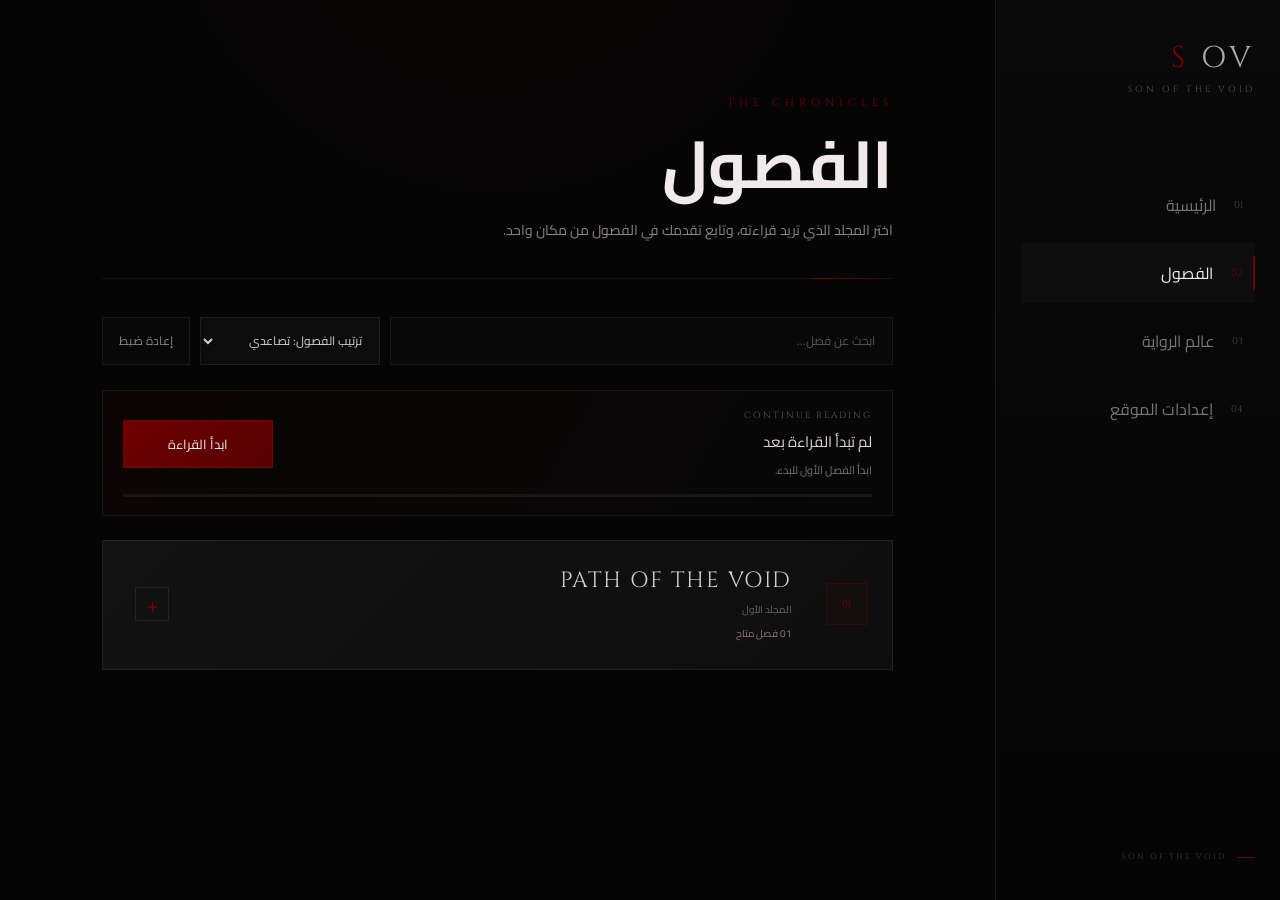
==== commit 8e118ba0: "Update index.html" ====
--- a/chapters/index.html
+++ b/chapters/index.html
@@ -15,7 +15,9 @@
         content="#050505"
     >
 
-    <title>الفصول — SON OF THE VOID</title>
+    <title>
+        الفصول — SON OF THE VOID
+    </title>
 
     <link
         rel="icon"
@@ -33,69 +35,125 @@
 
 <body data-page="chapters">
 
-    <!-- SIDEBAR -->
+
+    <!-- =====================================================
+         SIDEBAR
+    ====================================================== -->
 
     <aside class="sidebar">
 
         <div class="logo">
-            <span>S</span>OV
+
+            <span>
+                S
+            </span>
+
+            OV
+
         </div>
+
 
         <div class="sidebar-title">
             SON OF THE VOID
         </div>
 
+
         <nav>
+
+
+            <!-- HOME -->
 
             <button
                 class="nav-link"
                 data-href="../index.html"
                 type="button"
             >
-                <span>01</span>
+
+                <span>
+                    01
+                </span>
+
                 الرئيسية
+
             </button>
+
+
+            <!-- CHAPTERS -->
 
             <button
                 class="nav-link active"
                 data-href="index.html"
                 type="button"
             >
-                <span>02</span>
+
+                <span>
+                    02
+                </span>
+
                 الفصول
+
             </button>
+
+
+            <!-- WORLD -->
 
             <button
                 class="nav-link"
                 data-href="../index.html#world"
                 type="button"
             >
-                <span>03</span>
+
+                <span>
+                    03
+                </span>
+
                 عالم الرواية
+
             </button>
+
+
+            <!-- SETTINGS -->
 
             <button
                 class="nav-link"
                 data-href="../settings/index.html"
                 type="button"
             >
-                <span>04</span>
+
+                <span>
+                    04
+                </span>
+
                 إعدادات الموقع
+
             </button>
 
+
         </nav>
 
+
         <div class="sidebar-footer">
+
             <span></span>
+
             SON OF THE VOID
+
         </div>
 
     </aside>
 
 
+
+    <!-- =====================================================
+         PAGE
+    ====================================================== -->
+
     <main class="inner-page">
 
         <div class="inner-content">
+
+
+            <!-- HEADER -->
 
             <header class="inner-header">
 
@@ -103,9 +161,11 @@
                     THE CHRONICLES
                 </p>
 
+
                 <h1 class="inner-title">
                     الفصول
                 </h1>
+
 
                 <p class="inner-description">
                     اختر المجلد الذي تريد قراءته،
@@ -115,7 +175,11 @@
             </header>
 
 
+
+            <!-- SEARCH -->
+
             <section class="quick-panel">
+
 
                 <input
                     id="chapterSearch"
@@ -125,10 +189,12 @@
                     autocomplete="off"
                 >
 
+
                 <select
                     id="chapterSort"
                     class="sort-select"
                 >
+
                     <option value="number-asc">
                         ترتيب الفصول: تصاعدي
                     </option>
@@ -144,7 +210,9 @@
                     <option value="progress-asc">
                         الأقل تقدمًا أولًا
                     </option>
+
                 </select>
+
 
                 <button
                     id="resetFilters"
@@ -154,18 +222,27 @@
                     إعادة ضبط
                 </button>
 
+
             </section>
 
 
+
+            <!-- =================================================
+                 CONTINUE READING
+            ================================================== -->
+
             <section class="reading-summary">
 
+
                 <div class="reading-summary-top">
+
 
                     <div>
 
                         <div class="reading-summary-label">
                             CONTINUE READING
                         </div>
+
 
                         <div
                             id="summaryTitle"
@@ -174,6 +251,7 @@
                             لم تبدأ القراءة بعد
                         </div>
 
+
                         <div
                             id="summaryText"
                             class="reading-summary-text"
@@ -182,6 +260,7 @@
                         </div>
 
                     </div>
+
 
                     <a
                         id="summaryButton"
@@ -191,7 +270,9 @@
                         ابدأ القراءة
                     </a>
 
+
                 </div>
+
 
                 <div class="summary-progress">
 
@@ -202,15 +283,25 @@
 
                 </div>
 
+
             </section>
 
 
+
+            <!-- =================================================
+                 VOLUMES
+            ================================================== -->
+
             <section class="volume-list">
+
+
+                <!-- VOLUME 01 -->
 
                 <div
                     class="volume-item"
                     data-volume="1"
                 >
+
 
                     <button
                         class="volume-header"
@@ -218,19 +309,24 @@
                         aria-expanded="false"
                     >
 
+
                         <span class="volume-number">
                             01
                         </span>
 
+
                         <span class="volume-info">
+
 
                             <span class="volume-name">
                                 PATH OF THE VOID
                             </span>
 
+
                             <span class="volume-meta">
                                 المجلد الأول
                             </span>
+
 
                             <span
                                 class="volume-status"
@@ -239,21 +335,29 @@
                                 01 فصل متاح
                             </span>
 
+
                         </span>
+
 
                         <span class="volume-arrow">
                             +
                         </span>
 
+
                     </button>
 
 
+
                     <div class="volume-chapters">
+
 
                         <div
                             class="volume-chapters-inner"
                             id="chapterList"
                         >
+
+
+                            <!-- CHAPTER 01 -->
 
                             <a
                                 class="chapter"
@@ -263,21 +367,27 @@
                                 data-chapter="01"
                             >
 
+
                                 <span class="chapter-number">
                                     01
                                 </span>
 
+
                                 <span class="chapter-info">
+
 
                                     <span class="chapter-label">
                                         الفصل الأول
                                     </span>
 
+
                                     <span class="chapter-title">
                                         حين بدأت السماء بالصمت
                                     </span>
 
+
                                     <span class="chapter-meta">
+
 
                                         <span
                                             class="chapter-status"
@@ -286,6 +396,7 @@
                                             لم تبدأ القراءة
                                         </span>
 
+
                                         <span
                                             class="chapter-progress-text"
                                             data-progress-text
@@ -293,11 +404,16 @@
                                             0%
                                         </span>
 
-                                    </span>
+
+                                    </span>
+
 
                                 </span>
 
+
+
                                 <span class="chapter-right">
+
 
                                     <span class="chapter-progress-track">
 
@@ -308,14 +424,20 @@
 
                                     </span>
 
+
                                     <span class="chapter-open">
                                         ←
                                     </span>
 
+
                                 </span>
 
+
                             </a>
 
+
+
+                            <!-- CHAPTER 02 -->
 
                             <article
                                 class="chapter disabled"
@@ -324,19 +446,24 @@
                                 data-chapter="02"
                             >
 
+
                                 <span class="chapter-number">
                                     02
                                 </span>
 
+
                                 <span class="chapter-info">
+
 
                                     <span class="chapter-label">
                                         الفصل الثاني
                                     </span>
 
+
                                     <span class="chapter-title">
                                         قريبًا
                                     </span>
+
 
                                     <span class="chapter-meta">
 
@@ -346,24 +473,33 @@
 
                                     </span>
 
+
                                 </span>
 
+
                                 <span class="chapter-right">
 
+
                                     <span class="chapter-progress-track">
 
                                         <span class="chapter-progress-bar"></span>
 
                                     </span>
+
 
                                     <span class="chapter-open">
                                         —
                                     </span>
 
+
                                 </span>
 
+
                             </article>
 
+
+
+                            <!-- CHAPTER 03 -->
 
                             <article
                                 class="chapter disabled"
@@ -372,19 +508,24 @@
                                 data-chapter="03"
                             >
 
+
                                 <span class="chapter-number">
                                     03
                                 </span>
 
+
                                 <span class="chapter-info">
+
 
                                     <span class="chapter-label">
                                         الفصل الثالث
                                     </span>
 
+
                                     <span class="chapter-title">
                                         قريبًا
                                     </span>
+
 
                                     <span class="chapter-meta">
 
@@ -394,32 +535,45 @@
 
                                     </span>
 
+
                                 </span>
 
+
                                 <span class="chapter-right">
 
+
                                     <span class="chapter-progress-track">
 
                                         <span class="chapter-progress-bar"></span>
 
                                     </span>
+
 
                                     <span class="chapter-open">
                                         —
                                     </span>
 
+
                                 </span>
 
+
                             </article>
 
+
                         </div>
 
+
                     </div>
 
+
                 </div>
 
+
             </section>
 
+
+
+            <!-- EMPTY -->
 
             <div
                 id="emptyState"
@@ -428,71 +582,113 @@
                 لا توجد نتائج مطابقة للبحث.
             </div>
 
+
         </div>
 
     </main>
 
 
+
+    <!-- =====================================================
+         PAGE SCRIPT
+    ====================================================== -->
+
     <script src="../script.js"></script>
 
 
     <script>
+
         document.addEventListener(
             "DOMContentLoaded",
             () => {
 
+
+                /* =================================================
+                   ELEMENTS
+                ================================================= */
+
                 const search =
                     document.getElementById(
                         "chapterSearch"
                     );
 
+
                 const sort =
                     document.getElementById(
                         "chapterSort"
                     );
 
+
                 const reset =
                     document.getElementById(
                         "resetFilters"
                     );
 
+
                 const chapterList =
                     document.getElementById(
                         "chapterList"
                     );
 
+
                 const empty =
                     document.getElementById(
                         "emptyState"
                     );
 
+
                 const volumeStatus =
                     document.getElementById(
                         "volumeStatus"
                     );
 
+
                 const summaryTitle =
                     document.getElementById(
                         "summaryTitle"
                     );
 
+
                 const summaryText =
                     document.getElementById(
                         "summaryText"
                     );
 
+
                 const summaryButton =
                     document.getElementById(
                         "summaryButton"
                     );
 
+
                 const summaryProgress =
                     document.getElementById(
                         "summaryProgressBar"
                     );
 
 
-                function chapterProgress(number) {
+                /* =================================================
+                   GET PROGRESS
+                ================================================= */
+
+                function chapterProgress(
+                    number
+                ) {
+
+                    const completed =
+                        localStorage.getItem(
+                            `sov_chapter_${number}_completed`
+                        );
+
+
+                    if (
+                        completed === "true"
+                    ) {
+
+                        return 100;
+
+                    }
+
 
                     const progress =
                         parseFloat(
@@ -501,55 +697,83 @@
                             )
                         );
 
-                    if (Number.isFinite(progress)) {
-                        return Math.min(100, Math.max(0, progress));
-                    }
-
-                    const legacy =
-                        parseFloat(
-                            localStorage.getItem(
-                                `sov_chapter_${number}_position`
+
+                    if (
+                        Number.isFinite(progress)
+                    ) {
+
+                        return Math.min(
+                            100,
+                            Math.max(
+                                0,
+                                progress
                             )
                         );
 
-                    return Number.isFinite(legacy)
-                        ? 0
-                        : 0;
+                    }
+
+
+                    return 0;
+
                 }
 
 
-                function chapterTitle(number) {
+                /* =================================================
+                   GET CHAPTER TITLE
+                ================================================= */
+
+                function chapterTitle(
+                    number
+                ) {
 
                     const chapter =
                         document.querySelector(
                             `[data-chapter="${number}"]`
                         );
 
-                    return chapter
-                        ? chapter.dataset.title
-                        : `الفصل ${number}`;
+
+                    if (chapter) {
+
+                        return chapter.dataset.title;
+
+                    }
+
+
+                    return `الفصل ${number}`;
 
                 }
 
 
-                function updateChapter(chapter) {
+                /* =================================================
+                   UPDATE CHAPTER
+                ================================================= */
+
+                function updateChapter(
+                    chapter
+                ) {
 
                     const number =
                         chapter.dataset.chapter;
 
+
                     const progress =
-                        chapterProgress(number);
+                        chapterProgress(
+                            number
+                        );
+
 
                     const bar =
                         chapter.querySelector(
                             "[data-progress-bar]"
                         );
 
+
                     const text =
                         chapter.querySelector(
                             "[data-progress-text]"
                         );
 
+
                     const status =
                         chapter.querySelector(
                             "[data-status]"
@@ -574,12 +798,16 @@
 
                     if (status) {
 
-                        if (progress >= 100) {
+                        if (
+                            progress >= 100
+                        ) {
 
                             status.textContent =
                                 "مكتمل";
 
-                        } else if (progress > 0) {
+                        } else if (
+                            progress > 0
+                        ) {
 
                             status.textContent =
                                 "قيد القراءة";
@@ -595,6 +823,10 @@
 
                 }
 
+
+                /* =================================================
+                   UPDATE SUMMARY
+                ================================================= */
 
                 function updateSummary() {
 
@@ -603,27 +835,33 @@
                             "sov_last_chapter"
                         ) || "01";
 
+
                     const progress =
                         chapterProgress(
                             lastChapter
                         );
 
+
                     const title =
                         chapterTitle(
                             lastChapter
                         );
 
 
-                    if (progress > 0) {
+                    if (
+                        progress > 0
+                    ) {
 
                         summaryTitle.textContent =
                             `الفصل ${lastChapter} — ${title}`;
+
 
                         summaryText.textContent =
                             progress >= 100
                                 ? "الفصل مكتمل."
                                 : `آخر تقدم: ${Math.round(progress)}%`;
 
+
                         summaryButton.textContent =
                             progress >= 100
                                 ? "إعادة القراءة"
@@ -634,9 +872,11 @@
                         summaryTitle.textContent =
                             "لم تبدأ القراءة بعد";
 
+
                         summaryText.textContent =
                             "ابدأ الفصل الأول للبدء.";
 
+
                         summaryButton.textContent =
                             "ابدأ القراءة";
 
@@ -644,7 +884,8 @@
 
 
                     summaryButton.href =
-                        `../PATH%20OF%20THE%20VOID/chapter-${String(lastChapter).padStart(2, "0")}.html`;
+                        `../PATH%20OF%20THE%20VOID/chapter-${String(lastChapter).padStart(2,"0")}.html`;
+
 
                     summaryProgress.style.width =
                         `${progress}%`;
@@ -652,23 +893,35 @@
                 }
 
 
+                /* =================================================
+                   UPDATE EVERYTHING
+                ================================================= */
+
                 function updateAll() {
 
                     document
-                        .querySelectorAll(".chapter[data-chapter]")
-                        .forEach(updateChapter);
+                        .querySelectorAll(
+                            ".chapter[data-chapter]"
+                        )
+                        .forEach(
+                            updateChapter
+                        );
 
 
                     const progress =
                         chapterProgress("01");
 
 
-                    if (progress >= 100) {
+                    if (
+                        progress >= 100
+                    ) {
 
                         volumeStatus.textContent =
                             "01 فصل متاح · مكتمل";
 
-                    } else if (progress > 0) {
+                    } else if (
+                        progress > 0
+                    ) {
 
                         volumeStatus.textContent =
                             "01 فصل متاح · قيد القراءة";
@@ -685,6 +938,10 @@
 
                 }
 
+
+                /* =================================================
+                   SEARCH + SORT
+                ================================================= */
 
                 function render() {
 
@@ -707,19 +964,29 @@
 
 
                     chapters.sort(
-                        (a, b) => {
+                        (
+                            a,
+                            b
+                        ) => {
 
                             const numberA =
-                                Number(a.dataset.number);
+                                Number(
+                                    a.dataset.number
+                                );
+
 
                             const numberB =
-                                Number(b.dataset.number);
+                                Number(
+                                    b.dataset.number
+                                );
+
 
                             const progressA =
                                 chapterProgress(
                                     a.dataset.chapter
                                 );
 
+
                             const progressB =
                                 chapterProgress(
                                     b.dataset.chapter
@@ -727,80 +994,115 @@
 
 
                             if (
-                                mode === "number-desc"
+                                mode ===
+                                "number-desc"
                             ) {
-                                return numberB - numberA;
+
+                                return (
+                                    numberB -
+                                    numberA
+                                );
+
                             }
 
 
                             if (
-                                mode === "progress-desc"
+                                mode ===
+                                "progress-desc"
                             ) {
-                                return progressB - progressA;
+
+                                return (
+                                    progressB -
+                                    progressA
+                                );
+
                             }
 
 
                             if (
-                                mode === "progress-asc"
+                                mode ===
+                                "progress-asc"
                             ) {
-                                return progressA - progressB;
+
+                                return (
+                                    progressA -
+                                    progressB
+                                );
+
                             }
 
 
-                            return numberA - numberB;
+                            return (
+                                numberA -
+                                numberB
+                            );
 
                         }
                     );
 
 
-                    let visible = 0;
-
-
-                    chapters.forEach(chapter => {
-
-                        const title =
-                            (
-                                chapter.dataset.title ||
-                                ""
-                            ).toLowerCase();
-
-                        const number =
-                            (
-                                chapter.dataset.number ||
-                                ""
-                            ).toLowerCase();
-
-                        const label =
-                            (
-                                chapter.querySelector(
-                                    ".chapter-label"
-                                )?.textContent || ""
-                            ).toLowerCase();
-
-
-                        const match =
-                            !query ||
-                            title.includes(query) ||
-                            number.includes(query) ||
-                            label.includes(query);
-
-
-                        chapter.classList.toggle(
-                            "hidden",
-                            !match
-                        );
-
-
-                        if (match) {
-                            visible++;
+                    let visible =
+                        0;
+
+
+                    chapters.forEach(
+                        chapter => {
+
+                            const title =
+                                (
+                                    chapter.dataset.title ||
+                                    ""
+                                ).toLowerCase();
+
+
+                            const number =
+                                (
+                                    chapter.dataset.number ||
+                                    ""
+                                ).toLowerCase();
+
+
+                            const label =
+                                (
+                                    chapter.querySelector(
+                                        ".chapter-label"
+                                    )?.textContent ||
+                                    ""
+                                ).toLowerCase();
+
+
+                            const match =
+                                !query ||
+                                title.includes(
+                                    query
+                                ) ||
+                                number.includes(
+                                    query
+                                ) ||
+                                label.includes(
+                                    query
+                                );
+
+
+                            chapter.classList.toggle(
+                                "hidden",
+                                !match
+                            );
+
+
+                            if (match) {
+
+                                visible++;
+
+                            }
+
+
+                            chapterList.appendChild(
+                                chapter
+                            );
+
                         }
-
-
-                        chapterList.appendChild(
-                            chapter
-                        );
-
-                    });
+                    );
 
 
                     empty.classList.toggle(
@@ -811,65 +1113,95 @@
                 }
 
 
+                /* =================================================
+                   VOLUME OPEN / CLOSE
+                ================================================= */
+
                 document
-                    .querySelectorAll(".volume-header")
-                    .forEach(header => {
-
-                        header.addEventListener(
-                            "click",
-                            () => {
-
-                                const volume =
-                                    header.closest(
-                                        ".volume-item"
-                                    );
-
-                                const isOpen =
-                                    volume.classList.contains(
-                                        "open"
-                                    );
-
-
-                                document
-                                    .querySelectorAll(
-                                        ".volume-item"
-                                    )
-                                    .forEach(item => {
-
-                                        item.classList.remove(
+                    .querySelectorAll(
+                        ".volume-header"
+                    )
+                    .forEach(
+                        header => {
+
+                            header.addEventListener(
+                                "click",
+                                () => {
+
+                                    const volume =
+                                        header.closest(
+                                            ".volume-item"
+                                        );
+
+
+                                    if (!volume) {
+                                        return;
+                                    }
+
+
+                                    const wasOpen =
+                                        volume.classList.contains(
                                             "open"
                                         );
 
-                                        item
-                                            .querySelector(
-                                                ".volume-header"
-                                            )
-                                            ?.setAttribute(
-                                                "aria-expanded",
-                                                "false"
-                                            );
-
-                                    });
-
-
-                                if (!isOpen) {
-
-                                    volume.classList.add(
-                                        "open"
-                                    );
-
-                                    header.setAttribute(
-                                        "aria-expanded",
-                                        "true"
-                                    );
+
+                                    document
+                                        .querySelectorAll(
+                                            ".volume-item"
+                                        )
+                                        .forEach(
+                                            item => {
+
+                                                item.classList.remove(
+                                                    "open"
+                                                );
+
+
+                                                const itemHeader =
+                                                    item.querySelector(
+                                                        ".volume-header"
+                                                    );
+
+
+                                                if (
+                                                    itemHeader
+                                                ) {
+
+                                                    itemHeader.setAttribute(
+                                                        "aria-expanded",
+                                                        "false"
+                                                    );
+
+                                                }
+
+                                            }
+                                        );
+
+
+                                    if (!wasOpen) {
+
+                                        volume.classList.add(
+                                            "open"
+                                        );
+
+
+                                        header.setAttribute(
+                                            "aria-expanded",
+                                            "true"
+                                        );
+
+                                    }
 
                                 }
-
-                            }
-                        );
-
-                    });
-
+                            );
+
+                        }
+                    );
+
+
+                /* =================================================
+                   SEARCH
+                ================================================= */
 
                 search.addEventListener(
                     "input",
@@ -877,18 +1209,28 @@
                 );
 
 
+                /* =================================================
+                   SORT
+                ================================================= */
+
                 sort.addEventListener(
                     "change",
                     render
                 );
 
 
+                /* =================================================
+                   RESET
+                ================================================= */
+
                 reset.addEventListener(
                     "click",
                     () => {
 
                         search.value = "";
-                        sort.value = "number-asc";
+
+                        sort.value =
+                            "number-asc";
 
                         render();
 
@@ -896,7 +1238,12 @@
                 );
 
 
+                /* =================================================
+                   INITIALIZE
+                ================================================= */
+
                 updateAll();
+
                 render();
 
 
@@ -905,13 +1252,27 @@
                     () => {
 
                         updateAll();
+
                         render();
 
                     }
                 );
 
+
+                window.addEventListener(
+                    "storage",
+                    () => {
+
+                        updateAll();
+
+                        render();
+
+                    }
+                );
+
             }
         );
+
     </script>
 
 </body>
--- a/style.css
+++ b/style.css
@@ -1,6 +1,12 @@
 @import url('https://fonts.googleapis.com/css2?family=Amiri:wght@400;700&family=Cairo:wght@400;500;600;700&family=Cinzel:wght@400;500;600;700&display=swap');
 
+
+/* =====================================================
+   ROOT
+===================================================== */
+
 :root {
+
     --black: #050505;
     --black-2: #080808;
     --black-3: #0d0d0d;
@@ -16,87 +22,138 @@
     --border: rgba(255, 255, 255, 0.07);
 
     --sidebar-width: 285px;
+
+    /* Reader */
 
     --reader-width: 780px;
     --reader-size: 20px;
     --reader-line-height: 2.15;
     --reader-paragraph-space: 28px;
+
     --reader-font: "Cairo", sans-serif;
-}
+
+}
+
+
+/* =====================================================
+   RESET
+===================================================== */
 
 * {
+
     margin: 0;
     padding: 0;
+
     box-sizing: border-box;
-}
+
+}
+
 
 html {
+
     scroll-behavior: smooth;
+
     scrollbar-width: none;
-}
+
+}
+
 
 html::-webkit-scrollbar {
+
     display: none;
-}
+
+}
+
 
 body {
+
     min-height: 100vh;
+
     background: var(--black);
+
     color: var(--white);
+
     font-family: "Cairo", sans-serif;
+
     overflow-x: hidden;
+
     scrollbar-width: none;
-}
+
+}
+
 
 body::-webkit-scrollbar {
+
     display: none;
-}
-
-body.light-mode {
-    background: #ededed;
-    color: #171717;
-}
+
+}
+
 
 button,
 input,
 select,
 textarea {
+
     font: inherit;
-}
+
+}
+
 
 button {
+
     border: 0;
+
     cursor: pointer;
-}
+
+}
+
 
 a {
+
     color: inherit;
+
     text-decoration: none;
-}
+
+}
+
 
 [hidden] {
+
     display: none !important;
-}
+
+}
+
 
 /* =====================================================
    INTRO
 ===================================================== */
 
 html.intro-seen #intro {
+
     display: none !important;
-}
+
+}
+
 
 html.intro-seen #site {
+
     opacity: 1 !important;
-}
+
+}
+
 
 #intro {
+
     position: fixed;
+
     inset: 0;
+
     z-index: 9999;
 
     display: flex;
+
     align-items: center;
+
     justify-content: center;
 
     background:
@@ -110,314 +167,533 @@
     transition:
         opacity 0.8s ease,
         visibility 0.8s ease;
-}
+
+}
+
 
 #intro.hide {
+
     opacity: 0;
+
     visibility: hidden;
+
     pointer-events: none;
-}
+
+}
+
 
 .intro-glow {
+
     position: absolute;
+
     width: 280px;
+
     height: 280px;
 
-    background: rgba(100, 0, 0, 0.15);
+    background:
+        rgba(100, 0, 0, 0.15);
+
     filter: blur(100px);
 
-    animation: glowPulse 2.5s ease-in-out infinite;
-}
+    animation:
+        glowPulse 2.5s ease-in-out infinite;
+
+}
+
 
 .intro-content {
+
     position: relative;
+
     z-index: 2;
 
     width: min(90%, 760px);
+
     text-align: center;
 
-    animation: introReveal 1.4s ease forwards;
-}
+    animation:
+        introReveal 1.4s ease forwards;
+
+}
+
 
 .intro-small {
+
     margin-bottom: 18px;
+
     color: #777;
+
     font-family: "Cinzel", serif;
+
     font-size: 11px;
+
     letter-spacing: 8px;
-}
+
+}
+
 
 .intro-content h1 {
+
     font-family: "Cinzel", serif;
+
     font-size: clamp(40px, 8vw, 90px);
+
     line-height: 0.95;
+
     letter-spacing: 7px;
 
-    text-shadow: 0 0 20px rgba(130, 0, 0, 0.3);
-}
+    text-shadow:
+        0 0 20px
+        rgba(130, 0, 0, 0.3);
+
+}
+
 
 .intro-content h1 span {
+
     color: #750000;
-}
+
+}
+
 
 .intro-subtitle {
+
     margin-top: 22px;
+
     color: #898989;
+
     font-size: 14px;
-}
+
+}
+
 
 .intro-line {
+
     width: 100px;
+
     height: 1px;
+
     margin: 25px auto;
-    background: linear-gradient(90deg, transparent, #750000, transparent);
-}
+
+    background:
+        linear-gradient(
+            90deg,
+            transparent,
+            #750000,
+            transparent
+        );
+
+}
+
 
 @keyframes introReveal {
+
     from {
+
         opacity: 0;
-        transform: translateY(18px) scale(0.98);
+
+        transform:
+            translateY(18px)
+            scale(0.98);
+
         filter: blur(7px);
+
     }
 
     to {
+
         opacity: 1;
-        transform: translateY(0) scale(1);
+
+        transform:
+            translateY(0)
+            scale(1);
+
         filter: blur(0);
-    }
-}
+
+    }
+
+}
+
 
 @keyframes glowPulse {
-    0%, 100% {
+
+    0%,
+    100% {
+
         transform: scale(0.9);
+
         opacity: 0.55;
+
     }
 
     50% {
+
         transform: scale(1.12);
+
         opacity: 1;
-    }
-}
+
+    }
+
+}
+
 
 /* =====================================================
    SITE
 ===================================================== */
 
 #site {
+
     min-height: 100vh;
+
     opacity: 0;
-    transition: opacity 0.9s ease;
-}
+
+    transition:
+        opacity 0.9s ease;
+
+}
+
 
 #site.show {
+
     opacity: 1;
-}
+
+}
+
 
 /* =====================================================
    SIDEBAR
 ===================================================== */
 
 .sidebar {
+
     position: fixed;
+
     top: 0;
+
     right: 0;
 
     width: var(--sidebar-width);
+
     height: 100vh;
 
     display: flex;
+
     flex-direction: column;
 
     padding: 38px 25px;
 
-    background: linear-gradient(180deg, #090909, #050505);
-    border-left: 1px solid var(--border);
+    background:
+        linear-gradient(
+            180deg,
+            #090909,
+            #050505
+        );
+
+    border-left:
+        1px solid
+        var(--border);
 
     z-index: 1500;
-}
+
+}
+
 
 .logo {
+
     color: #aaa;
+
     font-family: "Cinzel", serif;
+
     font-size: 30px;
+
     letter-spacing: 4px;
-}
+
+}
+
 
 .logo span {
+
     color: #7b0000;
-}
+
+}
+
 
 .sidebar-title {
+
     margin-top: 5px;
+
     color: #555;
+
     font-family: "Cinzel", serif;
+
     font-size: 9px;
+
     letter-spacing: 3px;
-}
+
+}
+
 
 .sidebar nav {
+
     display: flex;
+
     flex-direction: column;
+
     gap: 8px;
+
     margin-top: 80px;
-}
+
+}
+
 
 .nav-link {
+
     position: relative;
 
     display: flex;
+
     align-items: center;
+
     gap: 18px;
 
     width: 100%;
+
     padding: 15px 12px;
 
     color: #777;
+
     text-align: right;
+
     background: transparent;
 
     transition:
         color 0.3s ease,
         background 0.3s ease;
-}
+
+}
+
 
 .nav-link span {
+
     color: #454545;
+
     font-family: "Cinzel", serif;
+
     font-size: 10px;
-    transition: color 0.3s ease;
-}
+
+    transition:
+        color 0.3s ease;
+
+}
+
 
 .nav-link::after {
+
     content: "";
 
     position: absolute;
+
     right: 0;
+
     top: 50%;
 
     width: 2px;
+
     height: 0;
 
     background: #760000;
 
-    transform: translateY(-50%);
-    transition: height 0.3s ease;
-}
+    transform:
+        translateY(-50%);
+
+    transition:
+        height 0.3s ease;
+
+}
+
 
 .nav-link:hover,
 .nav-link.active {
+
     color: #eee;
-    background: rgba(255, 255, 255, 0.025);
-}
+
+    background:
+        rgba(255, 255, 255, 0.025);
+
+}
+
 
 .nav-link.active span {
+
     color: #750000;
-}
+
+}
+
 
 .nav-link.active::after {
+
     height: 55%;
-}
+
+}
+
 
 .sidebar-footer {
+
     margin-top: auto;
 
     color: #3e3e3e;
+
     font-family: "Cinzel", serif;
+
     font-size: 8px;
+
     letter-spacing: 2px;
-}
+
+}
+
 
 .sidebar-footer span {
+
     display: inline-block;
 
     width: 18px;
+
     height: 1px;
+
     margin-left: 7px;
 
     vertical-align: middle;
+
     background: #680000;
-}
+
+}
+
 
 /* =====================================================
-   MAIN
+   MAIN HOME
 ===================================================== */
 
 .main-content {
+
     min-height: 100vh;
-    margin-right: var(--sidebar-width);
-}
+
+    margin-right:
+        var(--sidebar-width);
+
+}
+
 
 .page-section {
+
     display: none;
+
     min-height: 100vh;
-    padding: 70px 8vw;
-}
+
+    padding:
+        70px 8vw;
+
+}
+
 
 .page-section.active-section {
+
     display: block;
-}
+
+}
+
 
 /* =====================================================
    HERO
 ===================================================== */
 
 .hero {
+
     position: relative;
 
     min-height: 720px;
 
     display: flex;
+
     align-items: center;
 
     overflow: hidden;
 
-    border-bottom: 1px solid var(--border);
-}
+    border-bottom:
+        1px solid
+        var(--border);
+
+}
+
 
 .hero::before {
+
     content: "";
 
     position: absolute;
+
     left: 0;
+
     top: 50%;
 
     width: 500px;
+
     height: 500px;
 
-    transform: translateY(-50%);
+    transform:
+        translateY(-50%);
+
     border-radius: 50%;
 
-    background: rgba(100, 0, 0, 0.08);
+    background:
+        rgba(100, 0, 0, 0.08);
+
     filter: blur(110px);
 
     pointer-events: none;
-}
+
+}
+
 
 .hero-content {
+
     position: relative;
+
     z-index: 2;
 
     width: 100%;
 
     display: grid;
+
     grid-template-columns:
         minmax(280px, 420px)
         minmax(300px, 1fr);
 
     align-items: center;
-    gap: clamp(45px, 7vw, 110px);
-}
+
+    gap:
+        clamp(45px, 7vw, 110px);
+
+}
+
 
 .cover-area {
+
     display: flex;
+
     justify-content: center;
+
     perspective: 1200px;
-}
+
+}
+
 
 .cover-frame {
+
     position: relative;
 
-    width: min(100%, 360px);
+    width:
+        min(100%, 360px);
+
     aspect-ratio: 2 / 3;
 
     padding: 8px;
@@ -430,246 +706,354 @@
             rgba(100, 0, 0, 0.35)
         );
 
-    border: 1px solid rgba(120, 0, 0, 0.45);
+    border:
+        1px solid
+        rgba(120, 0, 0, 0.45);
 
     box-shadow:
         0 30px 80px rgba(0, 0, 0, 0.7),
         0 0 50px rgba(80, 0, 0, 0.12);
 
-    transform: rotateY(-5deg) rotateX(2deg);
+    transform:
+        rotateY(-5deg)
+        rotateX(2deg);
 
     transition:
         transform 0.5s ease,
         box-shadow 0.5s ease;
-}
+
+}
+
 
 .cover-frame::before {
+
     content: "";
 
     position: absolute;
+
     inset: 10px;
 
-    border: 1px solid rgba(255, 255, 255, 0.08);
+    border:
+        1px solid
+        rgba(255,255,255,0.08);
 
     pointer-events: none;
+
     z-index: 2;
-}
+
+}
+
 
 .cover-frame:hover {
+
     transform:
         rotateY(0)
         rotateX(0)
         translateY(-5px);
 
-    box-shadow:
-        0 35px 90px rgba(0, 0, 0, 0.8),
-        0 0 65px rgba(90, 0, 0, 0.2);
-}
+}
+
 
 .cover-frame img {
+
     display: block;
+
     width: 100%;
+
     height: 100%;
+
     object-fit: cover;
+
     background: #080808;
-}
+
+}
+
+
+/* =====================================================
+   HERO INFO
+===================================================== */
 
 .hero-info {
+
     max-width: 700px;
-}
+
+}
+
 
 .eyebrow {
+
     margin-bottom: 18px;
 
     color: #720000;
 
-    font-family: "Cinzel", serif;
+    font-family:
+        "Cinzel",
+        serif;
+
     font-size: 11px;
+
     letter-spacing: 5px;
-}
+
+}
+
 
 .hero h2 {
-    font-family: "Cinzel", serif;
-    font-size: clamp(42px, 6vw, 82px);
+
+    font-family:
+        "Cinzel",
+        serif;
+
+    font-size:
+        clamp(42px, 6vw, 82px);
+
     line-height: 0.95;
+
     letter-spacing: 4px;
-}
+
+}
+
 
 .hero h2 span {
+
     display: block;
+
     color: #780000;
-}
+
+}
+
 
 .hero-divider {
+
     width: 85px;
+
     height: 1px;
 
-    margin: 30px 0 24px;
-
-    background: linear-gradient(90deg, #750000, transparent);
-}
-
-.hero-intro {
-    max-width: 580px;
-
-    color: #777;
-    font-size: 14px;
-    line-height: 2;
-}
-
-/* =====================================================
-   INFORMATION
-===================================================== */
-
-.novel-information {
-    display: grid;
-
-    grid-template-columns: 1.1fr 0.9fr;
-
-    width: 100%;
-    max-width: 700px;
-
-    margin-top: 34px;
-
-    border-top: 1px solid rgba(255, 255, 255, 0.08);
-    border-bottom: 1px solid rgba(255, 255, 255, 0.08);
-}
-
-.information-block {
-    position: relative;
-
-    min-width: 0;
-    min-height: 108px;
-
-    padding: 18px 24px;
-
-    display: flex;
-    flex-direction: column;
-    justify-content: center;
-}
-
-.information-block:first-child {
-    border-left: 1px solid rgba(255, 255, 255, 0.07);
-}
-
-.information-top {
-    display: flex;
-    align-items: center;
-    justify-content: space-between;
-
-    gap: 15px;
-    margin-bottom: 10px;
-}
-
-.information-number {
-    color: #5f0000;
-    font-family: "Cinzel", serif;
-    font-size: 9px;
-    letter-spacing: 2px;
-}
-
-.information-label {
-    color: #4d4d4d;
-    font-family: "Cinzel", serif;
-    font-size: 8px;
-    letter-spacing: 2px;
-    white-space: nowrap;
-}
-
-.information-content {
-    min-width: 0;
-}
-
-.information-content h3 {
-    margin-bottom: 8px;
-    color: #c5c5c5;
-    font-size: 15px;
-    font-weight: 500;
-}
-
-.genre-list {
-    display: flex;
-    align-items: center;
-    flex-wrap: wrap;
-    gap: 5px 12px;
-}
-
-.genre-list span {
-    position: relative;
-    color: #858585;
-    font-size: 11px;
-    line-height: 1.5;
-}
-
-.genre-list span:not(:last-child)::after {
-    content: "·";
-
-    position: absolute;
-    left: -8px;
-
-    color: #620000;
-}
-
-.chapter-count {
-    display: block;
-
-    color: #9a0000;
-
-    font-family: "Cinzel", serif;
-    font-size: 17px;
-    font-weight: 500;
-    line-height: 1.3;
-    letter-spacing: 0.5px;
-}
-
-.information-block::after {
-    content: "";
-
-    position: absolute;
-    right: 24px;
-    bottom: 0;
-
-    width: 24px;
-    height: 1px;
+    margin:
+        30px 0 24px;
 
     background:
         linear-gradient(
             90deg,
-            #650000,
+            #750000,
             transparent
         );
 
-    opacity: 0.75;
-}
+}
+
+
+.hero-intro {
+
+    max-width: 580px;
+
+    color: #777;
+
+    font-size: 14px;
+
+    line-height: 2;
+
+}
+
+
+/* =====================================================
+   NOVEL INFORMATION
+===================================================== */
+
+.novel-information {
+
+    display: grid;
+
+    grid-template-columns:
+        1.1fr
+        0.9fr;
+
+    width: 100%;
+
+    max-width: 700px;
+
+    margin-top: 34px;
+
+    border-top:
+        1px solid
+        rgba(255,255,255,0.08);
+
+    border-bottom:
+        1px solid
+        rgba(255,255,255,0.08);
+
+}
+
+
+.information-block {
+
+    position: relative;
+
+    min-width: 0;
+
+    min-height: 108px;
+
+    padding:
+        18px 24px;
+
+    display: flex;
+
+    flex-direction: column;
+
+    justify-content: center;
+
+}
+
+
+.information-block:first-child {
+
+    border-left:
+        1px solid
+        rgba(255,255,255,0.07);
+
+}
+
+
+.information-top {
+
+    display: flex;
+
+    align-items: center;
+
+    justify-content: space-between;
+
+    gap: 15px;
+
+    margin-bottom: 10px;
+
+}
+
+
+.information-number {
+
+    color: #5f0000;
+
+    font-family:
+        "Cinzel",
+        serif;
+
+    font-size: 9px;
+
+}
+
+
+.information-label {
+
+    color: #4d4d4d;
+
+    font-family:
+        "Cinzel",
+        serif;
+
+    font-size: 8px;
+
+    letter-spacing: 2px;
+
+}
+
+
+.information-content h3 {
+
+    margin-bottom: 8px;
+
+    color: #c5c5c5;
+
+    font-size: 15px;
+
+    font-weight: 500;
+
+}
+
+
+.genre-list {
+
+    display: flex;
+
+    flex-wrap: wrap;
+
+    gap: 5px 12px;
+
+}
+
+
+.genre-list span {
+
+    position: relative;
+
+    color: #858585;
+
+    font-size: 11px;
+
+}
+
+
+.genre-list span:not(:last-child)::after {
+
+    content: "·";
+
+    position: absolute;
+
+    left: -8px;
+
+    color: #620000;
+
+}
+
+
+.chapter-count {
+
+    display: block;
+
+    color: #9a0000;
+
+    font-family:
+        "Cinzel",
+        serif;
+
+    font-size: 17px;
+
+}
+
 
 /* =====================================================
    BUTTONS
 ===================================================== */
 
 .hero-buttons {
+
     display: flex;
+
     align-items: center;
+
     gap: 12px;
 
     margin-top: 28px;
-    padding-top: 2px;
-}
+
+}
+
 
 .primary-button,
 .secondary-button {
+
     min-width: 150px;
+
     height: 48px;
 
-    padding: 0 24px;
+    padding:
+        0 24px;
 
     display: inline-flex;
+
     align-items: center;
+
     justify-content: center;
 
     white-space: nowrap;
 
     font-size: 13px;
-    font-weight: 500;
 
     transition:
         transform 0.3s ease,
@@ -677,9 +1061,12 @@
         border-color 0.3s ease,
         color 0.3s ease,
         box-shadow 0.3s ease;
-}
+
+}
+
 
 .primary-button {
+
     color: #eeeeee;
 
     background:
@@ -689,453 +1076,801 @@
             #560000
         );
 
-    border: 1px solid rgba(125, 0, 0, 0.65);
-
-    box-shadow:
-        0 8px 20px
-        rgba(70, 0, 0, 0.15);
-}
+    border:
+        1px solid
+        rgba(125,0,0,0.65);
+
+}
+
 
 .primary-button:hover {
-    background:
-        linear-gradient(
-            135deg,
-            #7d0000,
-            #610000
-        );
-
-    border-color: rgba(150, 0, 0, 0.75);
-    transform: translateY(-2px);
-
-    box-shadow:
-        0 10px 24px
-        rgba(75, 0, 0, 0.22);
-}
+
+    transform:
+        translateY(-2px);
+
+}
+
 
 .secondary-button {
+
     color: #969696;
-    background: rgba(255, 255, 255, 0.015);
-    border: 1px solid rgba(255, 255, 255, 0.09);
-}
+
+    background:
+        rgba(255,255,255,0.015);
+
+    border:
+        1px solid
+        rgba(255,255,255,0.09);
+
+}
+
 
 .secondary-button:hover {
+
     color: #dddddd;
-    background: rgba(100, 0, 0, 0.06);
-    border-color: rgba(110, 0, 0, 0.5);
-    transform: translateY(-2px);
-
-    box-shadow:
-        0 8px 20px
-        rgba(50, 0, 0, 0.10);
-}
+
+    background:
+        rgba(100,0,0,0.06);
+
+    border-color:
+        rgba(110,0,0,0.5);
+
+    transform:
+        translateY(-2px);
+
+}
+
 
 /* =====================================================
    ABOUT
 ===================================================== */
 
 .about-novel {
+
     max-width: 1150px;
-    padding: 85px 0 50px;
-}
+
+    padding:
+        85px 0 50px;
+
+}
+
 
 .about-top-line {
+
     display: flex;
+
     align-items: flex-start;
+
     gap: 18px;
-}
+
+}
+
 
 .about-number {
+
     padding-top: 3px;
+
     color: #650000;
-    font-family: "Cinzel", serif;
+
+    font-family:
+        "Cinzel",
+        serif;
+
     font-size: 10px;
-}
+
+}
+
 
 .about-title .eyebrow {
+
     margin-bottom: 7px;
+
     font-size: 9px;
-    letter-spacing: 4px;
-}
+
+}
+
 
 .about-title h3 {
+
     font-size: 34px;
+
     font-weight: 600;
-}
+
+}
+
 
 .about-main {
+
     display: grid;
-    grid-template-columns: minmax(260px, 330px) 1fr;
+
+    grid-template-columns:
+        minmax(260px,330px)
+        1fr;
 
     gap: 70px;
 
     margin-top: 45px;
+
     padding-top: 38px;
 
-    border-top: 1px solid var(--border);
-}
+    border-top:
+        1px solid
+        var(--border);
+
+}
+
 
 .about-quote {
+
     position: relative;
 
-    padding: 5px 35px 0 0;
+    padding:
+        5px 35px 0 0;
 
     border-right:
         1px solid
-        rgba(100, 0, 0, 0.35);
-}
+        rgba(100,0,0,0.35);
+
+}
+
 
 .quote-mark {
+
     position: absolute;
 
     right: 0;
+
     top: -20px;
 
     color: #620000;
 
     font-family: Georgia, serif;
+
     font-size: 70px;
+
     line-height: 1;
 
-    opacity: 0.7;
-}
+}
+
 
 .about-quote p {
-    position: relative;
-    z-index: 1;
 
     color: #a4a4a4;
+
     font-size: 18px;
+
     line-height: 2;
-}
+
+}
+
 
 .about-text {
+
     max-width: 760px;
-}
+
+}
+
 
 .about-text p {
+
     margin-bottom: 22px;
+
     color: #747474;
+
     font-size: 14px;
+
     line-height: 2.25;
-}
+
+}
+
 
 .about-final {
+
     margin-top: 10px;
+
     padding-top: 20px;
-    border-top: 1px solid rgba(255, 255, 255, 0.05);
-}
+
+    border-top:
+        1px solid
+        rgba(255,255,255,0.05);
+
+}
+
 
 .about-final strong {
+
     color: #9a0000;
-    font-weight: 600;
-}
+
+}
+
+
+/* =====================================================
+   SECTION HEADER
+===================================================== */
+
+.section-header {
+
+    padding-top: 25px;
+
+    margin-bottom: 45px;
+
+}
+
+
+.section-header h2 {
+
+    font-family:
+        "Cinzel",
+        serif;
+
+    font-size:
+        clamp(38px,5vw,70px);
+
+}
+
+
+.section-header > p:last-child {
+
+    margin-top: 12px;
+
+    color: #686868;
+
+}
+
 
 /* =====================================================
    WORLD
 ===================================================== */
 
-.section-header {
-    padding-top: 25px;
-    margin-bottom: 45px;
-}
-
-.section-header h2 {
-    font-family: "Cinzel", serif;
-    font-size: clamp(38px, 5vw, 70px);
-}
-
-.section-header > p:last-child {
-    margin-top: 12px;
-    color: #686868;
-}
-
 .world-box {
+
     display: grid;
 
-    grid-template-columns: 200px 1fr;
+    grid-template-columns:
+        200px
+        1fr;
 
     gap: 40px;
+
+    max-width: 900px;
+
     padding: 40px;
 
-    max-width: 900px;
-
     background: #080808;
-    border: 1px solid var(--border);
-}
+
+    border:
+        1px solid
+        var(--border);
+
+}
+
 
 .world-number {
+
     color: #650000;
-    font-family: "Cinzel", serif;
-}
+
+    font-family:
+        "Cinzel",
+        serif;
+
+}
+
 
 .world-box h3 {
+
     margin-top: 15px;
-    font-family: "Cinzel", serif;
+
+    font-family:
+        "Cinzel",
+        serif;
+
     font-size: 30px;
-}
+
+}
+
 
 .world-box p {
+
     color: #777;
+
     line-height: 2;
-}
+
+}
+
 
 /* =====================================================
-   SHARED INNER PAGES
+   INNER PAGES
 ===================================================== */
 
 .inner-page {
+
+    position: relative;
+
     min-height: 100vh;
-    margin-right: var(--sidebar-width);
-    padding: 70px 7vw 100px;
-}
+
+    margin-right:
+        var(--sidebar-width);
+
+    padding:
+        70px 8vw 100px;
+
+    background:
+        radial-gradient(
+            circle at 50% -15%,
+            rgba(100,0,0,0.055),
+            transparent 42%
+        );
+
+}
+
 
 .inner-content {
-    width: min(1080px, 100%);
+
+    width:
+        min(1150px,100%);
+
     margin: 0 auto;
-}
+
+}
+
 
 .inner-header {
+
+    position: relative;
+
+    padding:
+        25px 0 34px;
+
     margin-bottom: 38px;
-}
-
-.inner-header .eyebrow {
-    margin-bottom: 12px;
-}
+
+    border-bottom:
+        1px solid
+        rgba(255,255,255,0.055);
+
+}
+
+
+.inner-header::after {
+
+    content: "";
+
+    position: absolute;
+
+    right: 0;
+
+    bottom: -1px;
+
+    width: 80px;
+
+    height: 1px;
+
+    background:
+        linear-gradient(
+            90deg,
+            #760000,
+            transparent
+        );
+
+}
+
 
 .inner-title {
+
     color: #f1eaea;
-    font-size: clamp(36px, 6vw, 66px);
+
+    font-size:
+        clamp(36px,6vw,66px);
+
     line-height: 1.1;
+
     font-weight: 700;
-}
+
+}
+
 
 .inner-description {
+
     max-width: 700px;
+
     margin-top: 15px;
+
     color: #8d8585;
+
     font-size: 14px;
+
     line-height: 2;
-}
+
+}
+
 
 /* =====================================================
-   CHAPTERS PAGE
+   CHAPTERS
 ===================================================== */
 
 .quick-panel {
+
     display: grid;
-    grid-template-columns: minmax(0, 1fr) auto auto;
+
+    grid-template-columns:
+        minmax(0,1fr)
+        auto
+        auto;
+
     gap: 10px;
+
     margin-bottom: 25px;
-}
+
+}
+
 
 .search-input,
 .sort-select,
 .reset-button {
+
     height: 48px;
 
-    border: 1px solid rgba(255, 255, 255, 0.07);
-
-    background: rgba(255, 255, 255, 0.012);
+    border:
+        1px solid
+        rgba(255,255,255,0.07);
+
+    background:
+        rgba(255,255,255,0.012);
 
     color: #d8d0d0;
 
     outline: none;
 
     font-size: 12px;
-}
+
+}
+
 
 .search-input {
+
     width: 100%;
-    padding: 0 17px;
-}
+
+    padding:
+        0 17px;
+
+}
+
 
 .search-input::placeholder {
+
     color: #5e5656;
-}
+
+}
+
 
 .search-input:focus {
-    border-color: rgba(115, 0, 0, 0.55);
-    background: rgba(95, 0, 0, 0.025);
-}
+
+    border-color:
+        rgba(115,0,0,0.55);
+
+    background:
+        rgba(95,0,0,0.025);
+
+}
+
 
 .sort-select {
+
     min-width: 180px;
-    padding: 0 13px;
+
+    padding:
+        0 13px;
+
     background: #0c0c0c;
-    color: #a79e9e;
-}
+
+}
+
 
 .reset-button {
-    padding: 0 16px;
+
+    padding:
+        0 16px;
+
     color: #888;
-}
+
+}
+
 
 .reset-button:hover {
+
     color: #e0d8d8;
-    border-color: rgba(105, 0, 0, 0.42);
-    background: rgba(85, 0, 0, 0.05);
-}
+
+    border-color:
+        rgba(105,0,0,0.42);
+
+    background:
+        rgba(85,0,0,0.05);
+
+}
+
 
 .reading-summary {
+
     margin-bottom: 24px;
-    padding: 18px 20px;
+
+    padding:
+        18px 20px;
 
     background:
         linear-gradient(
             120deg,
-            rgba(110, 0, 0, 0.06),
-            rgba(255, 255, 255, 0.008)
+            rgba(110,0,0,0.06),
+            rgba(255,255,255,0.008)
         );
 
-    border: 1px solid rgba(255, 255, 255, 0.065);
-}
+    border:
+        1px solid
+        rgba(255,255,255,0.065);
+
+}
+
 
 .reading-summary-top {
+
     display: flex;
+
     align-items: center;
+
     justify-content: space-between;
+
     gap: 18px;
-}
+
+}
+
 
 .reading-summary-label {
+
     color: #605858;
+
+    font-family:
+        "Cinzel",
+        serif;
+
     font-size: 9px;
+
     letter-spacing: 2px;
-    font-family: "Cinzel", serif;
-}
+
+}
+
 
 .reading-summary-title {
+
     margin-top: 6px;
+
     color: #ddd5d5;
+
     font-size: 15px;
-}
+
+}
+
 
 .reading-summary-text {
+
     margin-top: 4px;
+
     color: #7b7272;
+
     font-size: 11px;
-}
+
+}
+
 
 .reading-summary-link {
+
     flex: 0 0 auto;
-}
+
+}
+
 
 .summary-progress {
+
     width: 100%;
+
     height: 3px;
+
     margin-top: 14px;
+
     overflow: hidden;
 
-    background: rgba(255, 255, 255, 0.06);
-}
+    background:
+        rgba(255,255,255,0.06);
+
+}
+
 
 .summary-progress-bar {
+
     width: 0;
+
     height: 100%;
-    background: linear-gradient(90deg, #450000, #850000);
-    transition: width 0.35s ease;
-}
+
+    background:
+        linear-gradient(
+            90deg,
+            #450000,
+            #850000
+        );
+
+    transition:
+        width 0.35s ease;
+
+}
+
 
 .volume-list {
+
     display: flex;
+
     flex-direction: column;
+
     gap: 18px;
-}
+
+}
+
 
 .volume-item {
+
     overflow: hidden;
 
-    border: 1px solid var(--border);
+    border:
+        1px solid
+        var(--border);
 
     background:
         linear-gradient(
             135deg,
-            rgba(255, 255, 255, 0.018),
-            rgba(255, 255, 255, 0.005)
+            rgba(255,255,255,0.018),
+            rgba(255,255,255,0.005)
         ),
         #0d0d0d;
 
-    transition: border-color 0.3s ease;
-}
+    transition:
+        border-color 0.3s ease;
+
+}
+
 
 .volume-item:hover {
-    border-color: rgba(165, 29, 29, 0.35);
-}
+
+    border-color:
+        rgba(165,29,29,0.35);
+
+}
+
 
 .volume-item.open {
-    border-color: rgba(165, 29, 29, 0.46);
-}
+
+    border-color:
+        rgba(165,29,29,0.46);
+
+}
+
 
 .volume-header {
+
     width: 100%;
 
     display: grid;
-    grid-template-columns: 58px 1fr 42px;
+
+    grid-template-columns:
+        58px
+        1fr
+        42px;
+
     align-items: center;
+
     gap: 18px;
 
-    padding: 25px 24px;
+    padding:
+        25px 24px;
 
     background: transparent;
+
     color: inherit;
+
     text-align: right;
-}
+
+}
+
 
 .volume-number {
+
     width: 42px;
+
     height: 42px;
 
     display: flex;
+
     align-items: center;
+
     justify-content: center;
 
-    border: 1px solid rgba(110, 0, 0, 0.38);
-
-    background: rgba(75, 0, 0, 0.08);
+    border:
+        1px solid
+        rgba(110,0,0,0.38);
+
+    background:
+        rgba(75,0,0,0.08);
 
     color: #770000;
 
-    font-family: "Cinzel", serif;
+    font-family:
+        "Cinzel",
+        serif;
+
     font-size: 10px;
-    letter-spacing: 2px;
-}
+
+}
+
 
 .volume-info {
+
     display: flex;
+
     flex-direction: column;
+
     gap: 5px;
-}
+
+}
+
 
 .volume-name {
+
     color: #d7d0d0;
 
-    font-family: "Cinzel", serif;
-    font-size: clamp(16px, 2vw, 22px);
+    font-family:
+        "Cinzel",
+        serif;
+
+    font-size:
+        clamp(16px,2vw,22px);
+
     letter-spacing: 1.5px;
 
     direction: ltr;
+
     text-align: right;
-}
+
+}
+
 
 .volume-meta {
+
     color: #6f6565;
+
     font-size: 10px;
-}
+
+}
+
 
 .volume-status {
+
     color: #907878;
+
     font-size: 10px;
-}
+
+}
+
 
 .volume-arrow {
+
     width: 34px;
+
     height: 34px;
 
     display: flex;
+
     align-items: center;
+
     justify-content: center;
 
-    border: 1px solid rgba(255, 255, 255, 0.075);
+    border:
+        1px solid
+        rgba(255,255,255,0.075);
 
     color: #860000;
 
@@ -1146,251 +1881,451 @@
         color 0.25s ease,
         border-color 0.25s ease,
         background 0.25s ease;
-}
+
+}
+
 
 .volume-item.open .volume-arrow {
-    transform: rotate(45deg);
+
+    transform:
+        rotate(45deg);
+
     color: #a00000;
-    border-color: rgba(130, 0, 0, 0.45);
-    background: rgba(100, 0, 0, 0.08);
-}
+
+    border-color:
+        rgba(130,0,0,0.45);
+
+    background:
+        rgba(100,0,0,0.08);
+
+}
+
 
 .volume-chapters {
+
     display: grid;
-    grid-template-rows: 0fr;
-    transition: grid-template-rows 0.4s ease;
-}
+
+    grid-template-rows:
+        0fr;
+
+    transition:
+        grid-template-rows 0.4s ease;
+
+}
+
 
 .volume-item.open .volume-chapters {
-    grid-template-rows: 1fr;
-}
+
+    grid-template-rows:
+        1fr;
+
+}
+
 
 .volume-chapters-inner {
+
     min-height: 0;
+
     overflow: hidden;
 
-    border-top: 1px solid transparent;
-}
+    border-top:
+        1px solid
+        transparent;
+
+}
+
 
 .volume-item.open .volume-chapters-inner {
-    border-top-color: #211111;
-    padding: 10px 12px 14px;
-}
+
+    border-top-color:
+        #211111;
+
+    padding:
+        10px 12px 14px;
+
+}
+
 
 .chapter {
+
     position: relative;
 
     display: grid;
-    grid-template-columns: 52px minmax(0, 1fr) auto;
+
+    grid-template-columns:
+        52px
+        minmax(0,1fr)
+        auto;
+
     align-items: center;
+
     gap: 16px;
 
     min-height: 96px;
-    padding: 13px 12px;
-
-    border: 1px solid transparent;
-
-    color: inherit;
-    cursor: pointer;
+
+    padding:
+        13px 12px;
+
+    border:
+        1px solid
+        transparent;
 
     transition:
         background 0.25s ease,
         border-color 0.25s ease,
         transform 0.25s ease;
-}
+
+}
+
 
 .chapter.hidden {
+
     display: none;
-}
+
+}
+
 
 .chapter:hover {
-    background: rgba(255, 255, 255, 0.018);
-    border-color: #351515;
-    transform: translateX(-3px);
-}
+
+    background:
+        rgba(255,255,255,0.018);
+
+    border-color:
+        #351515;
+
+    transform:
+        translateX(-3px);
+
+}
+
 
 .chapter.disabled {
+
     opacity: 0.52;
+
     cursor: default;
-}
+
+}
+
 
 .chapter.disabled:hover {
+
     background: transparent;
+
     border-color: transparent;
+
     transform: none;
-}
+
+}
+
 
 .chapter-number {
+
     width: 36px;
+
     height: 36px;
 
     display: flex;
+
     align-items: center;
+
     justify-content: center;
 
-    border: 1px solid rgba(100, 0, 0, 0.32);
+    border:
+        1px solid
+        rgba(100,0,0,0.32);
 
     color: #780000;
 
-    font-family: "Cinzel", serif;
+    font-family:
+        "Cinzel",
+        serif;
+
     font-size: 9px;
-}
+
+}
+
 
 .chapter-info {
+
     min-width: 0;
 
     display: flex;
+
     flex-direction: column;
+
     gap: 4px;
-}
+
+}
+
 
 .chapter-label {
+
     color: #655a5a;
+
     font-size: 9px;
-}
+
+}
+
 
 .chapter-title {
+
     color: #cbc2c2;
+
     font-size: 13px;
+
     font-weight: 500;
+
     line-height: 1.7;
-}
+
+}
+
 
 .chapter-meta {
+
     display: flex;
+
     align-items: center;
+
     flex-wrap: wrap;
+
     gap: 10px;
+
     margin-top: 2px;
-}
+
+}
+
 
 .chapter-status {
+
     color: #9c8d8d;
+
     font-size: 9px;
-}
+
+}
+
 
 .chapter-progress-text {
+
     color: #a00000;
-    font-family: "Cinzel", serif;
+
+    font-family:
+        "Cinzel",
+        serif;
+
     font-size: 8px;
+
     letter-spacing: 1px;
-}
+
+}
+
 
 .chapter-right {
+
     min-width: 180px;
 
     display: flex;
+
     align-items: center;
+
     justify-content: flex-end;
 
     gap: 12px;
-}
+
+}
+
 
 .chapter-progress-track {
+
     width: 115px;
-    height: 4px;
+
+    height: 3px;
+
     overflow: hidden;
-    background: rgba(255, 255, 255, 0.07);
-}
+
+    background:
+        rgba(255,255,255,0.045);
+
+}
+
 
 .chapter-progress-bar {
+
+    display: block;
+
     width: 0;
+
     height: 100%;
-    background: linear-gradient(90deg, #4a0000, #8b0000);
-    transition: width 0.35s ease;
-}
+
+    background:
+        linear-gradient(
+            90deg,
+            #4a0000,
+            #8b0000
+        );
+
+    transition:
+        width 0.35s ease;
+
+}
+
 
 .chapter-open {
+
     width: 38px;
+
     height: 38px;
 
     display: inline-flex;
+
     align-items: center;
+
     justify-content: center;
 
-    border: 1px solid rgba(100, 0, 0, 0.35);
+    border:
+        1px solid
+        rgba(100,0,0,0.35);
 
     color: #860000;
-    background: rgba(80, 0, 0, 0.035);
+
+    background:
+        rgba(80,0,0,0.035);
 
     transition:
         0.25s ease;
-}
+
+}
+
 
 .chapter:hover .chapter-open {
+
     color: #b00000;
-    border-color: rgba(135, 0, 0, 0.55);
-    background: rgba(100, 0, 0, 0.08);
-}
+
+    border-color:
+        rgba(135,0,0,0.55);
+
+    background:
+        rgba(100,0,0,0.08);
+
+}
+
 
 .empty-state {
+
     display: none;
 
     margin-top: 20px;
-    padding: 35px 20px;
-
-    border: 1px solid rgba(255, 255, 255, 0.06);
+
+    padding:
+        35px 20px;
+
+    border:
+        1px solid
+        rgba(255,255,255,0.06);
 
     color: #817575;
+
     text-align: center;
+
     font-size: 12px;
-}
+
+}
+
 
 .empty-state.show {
+
     display: block;
-}
+
+}
+
 
 /* =====================================================
    SETTINGS PAGE
 ===================================================== */
 
 .settings-list {
+
     display: flex;
+
     flex-direction: column;
+
     gap: 16px;
-}
+
+}
+
 
 .setting-card {
-    padding: 24px 26px;
-
-    border: 1px solid var(--border);
+
+    padding:
+        24px 26px;
+
+    border:
+        1px solid
+        var(--border);
 
     background:
         linear-gradient(
             120deg,
-            rgba(255, 255, 255, 0.015),
-            rgba(255, 255, 255, 0)
+            rgba(255,255,255,0.015),
+            rgba(255,255,255,0)
         ),
         #0d0d0d;
-}
+
+}
+
 
 .setting-heading {
+
     margin-bottom: 6px;
+
     color: #ddd5d5;
+
     font-size: 15px;
+
     font-weight: 600;
-}
+
+}
+
 
 .setting-description {
+
     margin-bottom: 18px;
+
     color: #7b7171;
+
     font-size: 12px;
+
     line-height: 1.9;
-}
+
+}
+
 
 .setting-options {
+
     display: grid;
-    grid-template-columns: repeat(3, 1fr);
+
+    grid-template-columns:
+        repeat(3,1fr);
+
     gap: 7px;
-}
+
+}
+
 
 .setting-option {
+
     min-height: 40px;
-    padding: 8px 10px;
-
-    border: 1px solid rgba(255, 255, 255, 0.065);
-
-    background: rgba(255, 255, 255, 0.012);
+
+    padding:
+        8px 10px;
+
+    border:
+        1px solid
+        rgba(255,255,255,0.065);
+
+    background:
+        rgba(255,255,255,0.012);
+
     color: #837777;
 
     font-size: 11px;
@@ -1400,200 +2335,306 @@
         border-color 0.25s ease,
         background 0.25s ease,
         transform 0.25s ease;
-}
+
+}
+
 
 .setting-option:hover {
+
     color: #ded7d7;
-    border-color: rgba(105, 0, 0, 0.38);
-    background: rgba(85, 0, 0, 0.04);
-    transform: translateY(-1px);
-}
+
+    border-color:
+        rgba(105,0,0,0.38);
+
+    background:
+        rgba(85,0,0,0.04);
+
+    transform:
+        translateY(-1px);
+
+}
+
 
 .setting-option.active {
+
     color: #eeeeee;
-    border-color: rgba(125, 0, 0, 0.53);
-    background: rgba(90, 0, 0, 0.10);
-}
+
+    border-color:
+        rgba(125,0,0,0.53);
+
+    background:
+        rgba(90,0,0,0.10);
+
+}
+
 
 .info-box {
+
     margin-top: 18px;
-    padding: 17px 20px;
-
-    border-right: 1px solid rgba(105, 0, 0, 0.38);
-
-    background: rgba(80, 0, 0, 0.03);
+
+    padding:
+        17px 20px;
+
+    border-right:
+        1px solid
+        rgba(105,0,0,0.38);
+
+    background:
+        rgba(80,0,0,0.03);
 
     color: #807474;
+
     font-size: 11px;
+
     line-height: 2;
-}
+
+}
+
 
 /* =====================================================
    READER
 ===================================================== */
 
 .reader-page {
+
     min-height: 100vh;
 
-    margin-right: var(--sidebar-width);
-
-    padding: 72px 30px 130px;
-}
+    margin-right:
+        var(--sidebar-width);
+
+    padding:
+        72px 30px 130px;
+
+}
+
 
 .reader-container {
-    width: min(100%, var(--reader-width));
+
+    width:
+        min(100%,var(--reader-width));
+
     margin: 0 auto;
-}
+
+}
+
 
 .reading-progress {
+
     position: fixed;
 
     top: 0;
-    right: var(--sidebar-width);
-
-    width: calc(100% - var(--sidebar-width));
+
+    right:
+        var(--sidebar-width);
+
+    width:
+        calc(100% - var(--sidebar-width));
+
     height: 3px;
 
     z-index: 1700;
 
-    background: rgba(255, 255, 255, 0.025);
-
-    transition: opacity 0.3s ease;
-}
+    background:
+        rgba(255,255,255,0.025);
+
+}
+
 
 .reading-progress-bar {
+
     width: 0;
+
     height: 100%;
 
-    background: linear-gradient(90deg, #450000, #850000);
+    background:
+        linear-gradient(
+            90deg,
+            #450000,
+            #850000
+        );
 
     box-shadow:
         0 0 10px
-        rgba(120, 0, 0, 0.35);
-
-    transition: width 0.08s linear;
-}
+        rgba(120,0,0,0.35);
+
+}
+
 
 .reader-topbar {
+
     position: fixed;
 
     top: 0;
+
     left: 0;
 
-    right: var(--sidebar-width);
+    right:
+        var(--sidebar-width);
 
     z-index: 1600;
 
     display: flex;
+
     align-items: center;
+
     justify-content: space-between;
+
     gap: 20px;
 
-    padding: 15px 26px;
-
-    background: rgba(5, 5, 5, 0.86);
+    padding:
+        15px 26px;
+
+    background:
+        rgba(5,5,5,0.86);
 
     border-bottom:
         1px solid
-        rgba(255, 255, 255, 0.045);
-
-    backdrop-filter: blur(14px);
-    -webkit-backdrop-filter: blur(14px);
+        rgba(255,255,255,0.045);
+
+    backdrop-filter:
+        blur(14px);
 
     transition:
         opacity 0.35s ease,
         transform 0.35s ease;
-}
+
+}
+
 
 .reader-topbar.hidden {
+
     opacity: 0;
-    transform: translateY(-100%);
+
+    transform:
+        translateY(-100%);
+
     pointer-events: none;
-}
+
+}
+
 
 .reader-brand {
+
     display: flex;
+
     align-items: center;
+
     gap: 11px;
 
     color: #747070;
 
-    font-family: "Cinzel", serif;
+    font-family:
+        "Cinzel",
+        serif;
+
     font-size: 9px;
+
     letter-spacing: 2px;
-}
+
+}
+
 
 .reader-brand-mark {
+
     width: 29px;
+
     height: 29px;
 
     display: flex;
+
     align-items: center;
+
     justify-content: center;
 
-    border: 1px solid rgba(105, 0, 0, 0.4);
-
-    background: rgba(85, 0, 0, 0.07);
+    border:
+        1px solid
+        rgba(105,0,0,0.4);
+
+    background:
+        rgba(85,0,0,0.07);
+
     color: #790000;
 
-    font-size: 9px;
-}
+}
+
 
 .reader-actions {
+
     display: flex;
+
     align-items: center;
+
     gap: 7px;
-    flex-wrap: wrap;
-}
+
+}
+
 
 .reader-action {
+
     min-width: 38px;
+
     height: 35px;
 
-    padding: 0 11px;
+    padding:
+        0 11px;
 
     display: inline-flex;
+
     align-items: center;
+
     justify-content: center;
 
-    border: 1px solid rgba(255, 255, 255, 0.07);
-
-    background: rgba(255, 255, 255, 0.014);
+    border:
+        1px solid
+        rgba(255,255,255,0.07);
+
+    background:
+        rgba(255,255,255,0.014);
+
     color: #898080;
 
     font-size: 10px;
 
-    transition:
-        color 0.25s ease,
-        background 0.25s ease,
-        border-color 0.25s ease,
-        transform 0.25s ease;
-}
+}
+
 
 .reader-action:hover {
+
     color: #e0dada;
-    background: rgba(90, 0, 0, 0.07);
-    border-color: rgba(120, 0, 0, 0.42);
-    transform: translateY(-1px);
-}
+
+    background:
+        rgba(90,0,0,0.07);
+
+    border-color:
+        rgba(120,0,0,0.42);
+
+}
+
 
 .chapter-header {
+
     position: relative;
 
-    padding: 25px 0 55px;
+    padding:
+        25px 0 55px;
 
     text-align: center;
-}
+
+}
+
 
 .chapter-header::after {
+
     content: "";
 
     display: block;
 
     width: 95px;
+
     height: 1px;
 
-    margin: 32px auto 0;
+    margin:
+        32px auto 0;
 
     background:
         linear-gradient(
@@ -1602,154 +2643,226 @@
             #6d0000,
             transparent
         );
-}
+
+}
+
 
 .chapter-overline {
+
     margin-bottom: 12px;
 
     color: #650000;
 
-    font-family: "Cinzel", serif;
+    font-family:
+        "Cinzel",
+        serif;
+
     font-size: 10px;
+
     letter-spacing: 5px;
-}
+
+}
+
 
 .chapter-number-top {
+
     color: #555;
 
-    font-family: "Cinzel", serif;
+    font-family:
+        "Cinzel",
+        serif;
+
     font-size: 10px;
+
     letter-spacing: 3px;
-}
+
+}
+
 
 .chapter-header h1 {
+
     margin-top: 14px;
 
     color: #dddddd;
 
-    font-size: clamp(35px, 5vw, 57px);
+    font-size:
+        clamp(35px,5vw,57px);
+
     font-weight: 600;
+
     line-height: 1.35;
-}
+
+}
+
 
 .chapter-subtitle {
+
     margin-top: 9px;
+
     color: #777;
+
     font-size: 13px;
-}
+
+}
+
 
 .chapter-symbol {
+
     display: flex;
+
     align-items: center;
+
     justify-content: center;
 
     gap: 12px;
+
     margin-top: 22px;
 
     color: #6b0000;
-}
+
+}
+
 
 .chapter-symbol::before,
 .chapter-symbol::after {
+
     content: "";
 
     width: 34px;
+
     height: 1px;
 
-    background: rgba(105, 0, 0, 0.45);
-}
+    background:
+        rgba(105,0,0,0.45);
+
+}
+
 
 .chapter-symbol span {
-    font-family: "Cinzel", serif;
+
+    font-family:
+        "Cinzel",
+        serif;
+
     font-size: 8px;
-    letter-spacing: 2px;
-}
-
-.chapter-content {
-    width: 100%;
-}
+
+}
+
 
 .chapter-content p {
-    margin-bottom: var(--reader-paragraph-space);
-
-    color: var(--reader-text, #c4c4c4);
-
-    font-family: var(--reader-font);
-
-    font-size: var(--reader-size);
-    font-weight: 400;
-
-    line-height: var(--reader-line-height);
-
-    text-align: right;
-}
+
+    margin-bottom:
+        var(--reader-paragraph-space);
+
+    color: #c4c4c4;
+
+    font-family:
+        var(--reader-font);
+
+    font-size:
+        var(--reader-size);
+
+    line-height:
+        var(--reader-line-height);
+
+}
+
 
 .scene-break {
+
     display: flex;
+
     align-items: center;
+
     justify-content: center;
 
     gap: 9px;
 
-    margin: 52px 0;
-}
+    margin:
+        52px 0;
+
+}
+
 
 .scene-break span {
+
     width: 4px;
+
     height: 4px;
+
     border-radius: 50%;
+
     background: #680000;
-}
+
+}
+
 
 .scene-break::before,
 .scene-break::after {
+
     content: "";
 
     width: 35px;
+
     height: 1px;
 
-    background: rgba(100, 0, 0, 0.35);
-}
+    background:
+        rgba(100,0,0,0.35);
+
+}
+
 
 .highlight {
-    margin: 42px 0;
-    padding: 21px 25px;
+
+    margin:
+        42px 0;
+
+    padding:
+        21px 25px;
 
     border-right:
         1px solid
-        rgba(100, 0, 0, 0.50);
-
-    background:
-        linear-gradient(
-            90deg,
-            rgba(80, 0, 0, 0.035),
-            transparent
-        );
+        rgba(100,0,0,0.50);
+
+    background:
+        rgba(80,0,0,0.03);
 
     color: #c3c3c3;
 
-    font-family: var(--reader-font);
-    font-size: calc(var(--reader-size) + 1px);
+    font-family:
+        var(--reader-font);
+
+    font-size:
+        calc(var(--reader-size) + 1px);
 
     line-height: 2;
-}
+
+}
+
 
 .chapter-end {
+
     padding-top: 35px;
+
     margin-top: 60px;
 
     border-top:
         1px solid
-        rgba(255, 255, 255, 0.06);
+        rgba(255,255,255,0.06);
 
     text-align: center;
-}
+
+}
+
 
 .chapter-end-line {
+
     width: 70px;
+
     height: 1px;
 
-    margin: 0 auto 18px;
+    margin:
+        0 auto 18px;
 
     background:
         linear-gradient(
@@ -1758,51 +2871,75 @@
             #700000,
             transparent
         );
-}
+
+}
+
 
 .chapter-end p {
+
     color: #666;
 
-    font-family: "Cinzel", serif;
+    font-family:
+        "Cinzel",
+        serif;
 
     font-size: 8px;
+
     letter-spacing: 3px;
-}
+
+}
+
+
+/* =====================================================
+   CHAPTER NAVIGATION
+===================================================== */
 
 .chapter-navigation {
+
     display: grid;
 
-    grid-template-columns: 1fr auto 1fr;
+    grid-template-columns:
+        1fr
+        auto
+        1fr;
+
     align-items: stretch;
 
     gap: 15px;
 
     margin-top: 72px;
+
     padding-top: 24px;
 
     border-top:
         1px solid
-        rgba(255, 255, 255, 0.06);
-}
+        rgba(255,255,255,0.06);
+
+}
+
 
 .chapter-nav-button {
+
     min-height: 78px;
 
-    padding: 13px 17px;
+    padding:
+        13px 17px;
 
     display: flex;
+
     flex-direction: column;
+
     justify-content: center;
 
     border:
         1px solid
-        rgba(255, 255, 255, 0.10);
+        rgba(255,255,255,0.10);
 
     background:
         linear-gradient(
             135deg,
-            rgba(255, 255, 255, 0.022),
-            rgba(255, 255, 255, 0.008)
+            rgba(255,255,255,0.022),
+            rgba(255,255,255,0.008)
         );
 
     color: #aaa1a1;
@@ -1811,124 +2948,146 @@
         border-color 0.3s ease,
         background 0.3s ease,
         color 0.3s ease,
-        transform 0.3s ease,
-        box-shadow 0.3s ease;
-}
+        transform 0.3s ease;
+
+}
+
 
 .chapter-nav-button:hover {
+
     border-color:
-        rgba(120, 0, 0, 0.55);
-
-    background:
-        rgba(90, 0, 0, 0.07);
+        rgba(120,0,0,0.55);
+
+    background:
+        rgba(90,0,0,0.07);
 
     color: #e2dada;
 
-    transform: translateY(-2px);
-
-    box-shadow:
-        0 12px 28px
-        rgba(40, 0, 0, 0.12);
-}
+    transform:
+        translateY(-2px);
+
+}
+
 
 .chapter-nav-button.disabled {
+
     opacity: 0.62;
+
     cursor: default;
-}
+
+}
+
 
 .chapter-nav-button.disabled:hover {
+
     border-color:
-        rgba(255, 255, 255, 0.10);
+        rgba(255,255,255,0.10);
 
     background:
         linear-gradient(
             135deg,
-            rgba(255, 255, 255, 0.022),
-            rgba(255, 255, 255, 0.008)
+            rgba(255,255,255,0.022),
+            rgba(255,255,255,0.008)
         );
 
     color: #aaa1a1;
 
     transform: none;
 
-    box-shadow: none;
-}
+}
+
 
 .chapter-nav-button.previous {
+
     text-align: right;
-}
+
+}
+
 
 .chapter-nav-button.next {
+
     text-align: left;
-}
+
+}
+
 
 .chapter-nav-label {
+
     display: block;
 
     margin-bottom: 5px;
 
     color: #716666;
 
-    font-family: "Cinzel", serif;
+    font-family:
+        "Cinzel",
+        serif;
 
     font-size: 8px;
+
     letter-spacing: 2px;
-}
+
+}
+
 
 .chapter-nav-title {
+
     color: #bcb3b3;
+
     font-size: 12px;
-}
-
-.chapter-nav-button.disabled .chapter-nav-title {
-    color: #8a8080;
-}
+
+}
+
 
 .chapter-nav-center {
+
     display: flex;
+
     align-items: stretch;
+
     justify-content: center;
-}
+
+}
+
 
 .chapter-list-button {
+
     width: 68px;
-    height: 100%;
 
     min-height: 78px;
 
     display: flex;
+
     align-items: center;
+
     justify-content: center;
 
     border:
         1px solid
-        rgba(115, 0, 0, 0.45);
-
-    background:
-        linear-gradient(
-            135deg,
-            rgba(100, 0, 0, 0.11),
-            rgba(50, 0, 0, 0.055)
-        );
+        rgba(115,0,0,0.45);
+
+    background:
+        rgba(100,0,0,0.08);
 
     color: #970000;
 
-    font-family: "Cinzel", serif;
+    font-family:
+        "Cinzel",
+        serif;
+
     font-size: 10px;
-    letter-spacing: 1.4px;
-
-    box-shadow:
-        inset 0 0 18px rgba(90, 0, 0, 0.04);
-}
-
-.chapter-list-button:hover {
-    color: #c00000;
-    border-color: rgba(150, 0, 0, 0.62);
-    background: rgba(105, 0, 0, 0.13);
-}
+
+}
+
+
+/* =====================================================
+   READER SETTINGS
+===================================================== */
 
 .reader-settings-overlay {
+
     position: fixed;
+
     inset: 0;
 
     z-index: 1800;
@@ -1936,6 +3095,7 @@
     display: flex;
 
     align-items: flex-start;
+
     justify-content: flex-start;
 
     padding:
@@ -1944,26 +3104,41 @@
         24px
         24px;
 
-    background: rgba(0, 0, 0, 0.47);
+    background:
+        rgba(0,0,0,0.47);
 
     opacity: 0;
+
     visibility: hidden;
+
     pointer-events: none;
 
     transition:
         opacity 0.3s ease,
         visibility 0.3s ease;
-}
+
+}
+
 
 .reader-settings-overlay.open {
+
     opacity: 1;
+
     visibility: visible;
+
     pointer-events: auto;
-}
+
+}
+
 
 .reader-settings {
-    width: min(380px, 100%);
-    max-height: calc(100vh - 100px);
+
+    width:
+        min(380px,100%);
+
+    max-height:
+        calc(100vh - 100px);
+
     overflow-y: auto;
 
     padding: 24px;
@@ -1972,250 +3147,303 @@
 
     border:
         1px solid
-        rgba(255, 255, 255, 0.08);
-
-    box-shadow:
-        0 20px 70px
-        rgba(0, 0, 0, 0.65);
-
-    transform: translateY(-12px);
-
-    transition:
-        transform 0.3s ease;
-}
-
-.reader-settings-overlay.open .reader-settings {
-    transform: translateY(0);
-}
+        rgba(255,255,255,0.08);
+
+}
+
 
 .settings-title {
+
     display: flex;
+
     align-items: center;
+
     justify-content: space-between;
 
     padding-bottom: 15px;
+
     margin-bottom: 18px;
 
     border-bottom:
         1px solid
-        rgba(255, 255, 255, 0.055);
-}
+        rgba(255,255,255,0.055);
+
+}
+
 
 .settings-title h3 {
+
     color: #d0d0d0;
+
     font-size: 15px;
-    font-weight: 500;
-}
+
+}
+
 
 .close-settings {
+
     color: #777;
+
     background: transparent;
+
     font-size: 20px;
-}
-
-.close-settings:hover {
-    color: #b00000;
-}
+
+}
+
 
 .reader-setting-group {
+
     margin-bottom: 22px;
-}
+
+}
+
 
 .reader-setting-group:last-child {
+
     margin-bottom: 0;
-}
+
+}
+
 
 .reader-setting-group label {
+
     display: block;
+
     margin-bottom: 9px;
 
     color: #777;
 
     font-size: 10px;
-}
+
+}
+
 
 .reader-setting-options {
+
     display: grid;
-    grid-template-columns: repeat(3, 1fr);
+
+    grid-template-columns:
+        repeat(3,1fr);
+
     gap: 6px;
-}
+
+}
+
 
 .reader-setting-option {
+
     min-height: 36px;
 
-    padding: 7px 4px;
+    padding:
+        7px 4px;
 
     border:
         1px solid
-        rgba(255, 255, 255, 0.065);
-
-    background:
-        rgba(255, 255, 255, 0.01);
+        rgba(255,255,255,0.065);
+
+    background:
+        rgba(255,255,255,0.01);
 
     color: #7a7070;
 
     font-size: 10px;
 
-    transition: 0.25s ease;
-}
-
-.reader-setting-option:hover {
-    border-color: rgba(115, 0, 0, 0.38);
-    color: #b0a8a8;
-}
+}
+
 
 .reader-setting-option.active {
+
     color: #eeeeee;
 
     border-color:
-        rgba(125, 0, 0, 0.52);
-
-    background:
-        rgba(90, 0, 0, 0.08);
-}
+        rgba(125,0,0,0.52);
+
+    background:
+        rgba(90,0,0,0.08);
+
+}
+
 
 /* =====================================================
    READER MODES
 ===================================================== */
 
 body.oled-mode {
-    background: #000000;
-}
+
+    background: #000;
+
+}
+
 
 body.oled-mode .reader-topbar {
-    background: rgba(0, 0, 0, 0.94);
-}
+
+    background:
+        rgba(0,0,0,0.94);
+
+}
+
 
 body.sepia-mode {
+
     background: #17120c;
-}
+
+}
+
 
 body.sepia-mode .reader-topbar {
-    background: rgba(23, 18, 12, 0.94);
-    border-color: rgba(190, 160, 110, 0.08);
-}
+
+    background:
+        rgba(23,18,12,0.94);
+
+}
+
 
 body.sepia-mode .chapter-header h1 {
+
     color: #e0ccb0;
-}
+
+}
+
 
 body.sepia-mode .chapter-content p {
+
     color: #c9b392;
-}
+
+}
+
 
 body.sepia-mode .highlight {
+
     color: #c8b493;
 
-    background:
-        rgba(150, 120, 75, 0.04);
-
-    border-color:
-        rgba(170, 140, 90, 0.25);
-}
+}
+
 
 body.amiri-mode {
-    --reader-font: "Amiri", serif;
-}
+
+    --reader-font:
+        "Amiri",
+        serif;
+
+}
+
 
 body.reader-ui-hidden .reader-topbar {
+
     opacity: 0;
-    transform: translateY(-100%);
+
+    transform:
+        translateY(-100%);
+
     pointer-events: none;
-}
+
+}
+
 
 body.reader-ui-hidden .reading-progress {
+
     opacity: 0;
-}
+
+}
+
 
 /* =====================================================
    LIGHT MODE
 ===================================================== */
 
+body.light-mode {
+
+    background: #ededed;
+
+    color: #171717;
+
+}
+
+
 body.light-mode .sidebar {
-    background: linear-gradient(180deg, #f6f6f6, #ececec);
-    border-left-color: rgba(0, 0, 0, 0.08);
-}
+
+    background:
+        linear-gradient(
+            180deg,
+            #f6f6f6,
+            #ececec
+        );
+
+    border-left-color:
+        rgba(0,0,0,0.08);
+
+}
+
 
 body.light-mode .sidebar .logo {
+
     color: #222;
-}
+
+}
+
 
 body.light-mode .sidebar-title {
-    color: #8a8a8a;
-}
-
-body.light-mode .nav-link {
-    color: #777;
-}
+
+    color: #888;
+
+}
+
 
 body.light-mode .nav-link:hover,
 body.light-mode .nav-link.active {
+
     color: #222;
-    background: rgba(0, 0, 0, 0.035);
-}
-
-body.light-mode .nav-link span {
-    color: #999;
-}
-
-body.light-mode .main-content,
-body.light-mode .inner-page,
-body.light-mode .reader-page {
-    background: #ededed;
-}
-
-body.light-mode .hero h2,
-body.light-mode .inner-title,
-body.light-mode .chapter-header h1 {
+
+    background:
+        rgba(0,0,0,0.035);
+
+}
+
+
+body.light-mode .inner-page {
+
+    background:
+        #ededed;
+
+}
+
+
+body.light-mode .inner-title {
+
     color: #222;
-}
-
-body.light-mode .hero-intro,
-body.light-mode .about-text p,
-body.light-mode .world-box p,
-body.light-mode .inner-description {
-    color: #666;
-}
-
-body.light-mode .world-box,
+
+}
+
+
 body.light-mode .volume-item,
-body.light-mode .setting-card {
+body.light-mode .setting-card,
+body.light-mode .world-box {
+
     background: #e5e5e5;
-    border-color: rgba(0, 0, 0, 0.10);
-}
+
+    border-color:
+        rgba(0,0,0,0.10);
+
+}
+
+
+body.light-mode .chapter-content p {
+
+    color: #3e3e3e;
+
+}
+
 
 body.light-mode .reader-topbar {
-    background: rgba(237, 237, 237, 0.92);
-    border-bottom-color: rgba(0, 0, 0, 0.08);
-}
-
-body.light-mode .reader-action,
-body.light-mode .search-input,
-body.light-mode .sort-select,
-body.light-mode .reset-button,
-body.light-mode .setting-option {
-    color: #444;
-    border-color: rgba(0, 0, 0, 0.12);
-    background: rgba(0, 0, 0, 0.02);
-}
-
-body.light-mode .chapter-content p {
-    color: #3e3e3e;
-}
-
-body.light-mode .chapter-nav-button {
-    color: #555;
-    border-color: rgba(0, 0, 0, 0.13);
-    background: rgba(0, 0, 0, 0.025);
-}
-
-body.light-mode .chapter-nav-title {
-    color: #4d4d4d;
-}
-
-body.light-mode .chapter-list-button {
-    background: rgba(100, 0, 0, 0.06);
-}
+
+    background:
+        rgba(237,237,237,0.92);
+
+    border-color:
+        rgba(0,0,0,0.08);
+
+}
+
 
 /* =====================================================
    NO MOTION
@@ -2224,320 +3452,509 @@
 body.no-motion *,
 body.no-motion *::before,
 body.no-motion *::after {
+
     animation: none !important;
+
     transition: none !important;
-}
+
+}
+
 
 /* =====================================================
    MOBILE
 ===================================================== */
 
 @media (max-width: 850px) {
+
     :root {
+
         --sidebar-width: 0px;
-    }
+
+    }
+
 
     .sidebar {
+
         top: auto;
+
         bottom: 0;
 
         width: 100%;
+
         height: auto;
 
         padding: 8px;
 
         flex-direction: row;
+
         align-items: center;
 
         border-left: 0;
+
         border-top:
             1px solid
             var(--border);
-    }
+
+    }
+
 
     .logo,
     .sidebar-title,
     .sidebar-footer {
+
         display: none;
-    }
+
+    }
+
 
     .sidebar nav {
+
         width: 100%;
 
         display: grid;
 
-        grid-template-columns: repeat(4, 1fr);
+        grid-template-columns:
+            repeat(4,1fr);
 
         gap: 4px;
 
         margin: 0;
-    }
+
+    }
+
 
     .nav-link {
+
         justify-content: center;
+
         flex-direction: column;
+
         gap: 2px;
 
-        padding: 8px 2px;
+        padding:
+            8px 2px;
 
         text-align: center;
 
         font-size: 10px;
-    }
+
+    }
+
 
     .nav-link span {
+
         font-size: 8px;
-    }
+
+    }
+
 
     .nav-link::after {
+
         right: 50%;
+
         top: auto;
+
         bottom: 0;
 
         width: 25px;
+
         height: 2px;
 
-        transform: translateX(50%);
-    }
+        transform:
+            translateX(50%);
+
+    }
+
 
     .nav-link.active::after {
+
         height: 2px;
-    }
+
+    }
+
 
     .main-content,
     .inner-page,
     .reader-page {
+
         margin-right: 0;
-        padding-bottom: 90px;
-    }
+
+        padding-bottom:
+            95px;
+
+    }
+
 
     .page-section {
+
         padding:
             45px 22px;
-    }
+
+    }
+
 
     .hero {
+
         min-height: auto;
-        padding: 30px 0 60px;
-    }
+
+        padding:
+            30px 0 60px;
+
+    }
+
 
     .hero-content {
-        grid-template-columns: 1fr;
+
+        grid-template-columns:
+            1fr;
+
         gap: 45px;
+
         text-align: center;
-    }
+
+    }
+
 
     .cover-frame {
-        width: min(75vw, 310px);
-        transform: rotateY(0) rotateX(0);
-    }
+
+        width:
+            min(75vw,310px);
+
+        transform:
+            none;
+
+    }
+
 
     .hero-info {
+
         margin: 0 auto;
-    }
+
+    }
+
 
     .hero-divider {
-        margin: 25px auto;
-    }
+
+        margin:
+            25px auto;
+
+    }
+
 
     .hero-intro {
+
         margin: 0 auto;
-    }
+
+    }
+
 
     .novel-information {
-        grid-template-columns: 1fr;
-        text-align: right;
-    }
+
+        grid-template-columns:
+            1fr;
+
+    }
+
 
     .information-block:first-child {
+
         border-left: 0;
+
         border-bottom:
             1px solid
-            rgba(255, 255, 255, 0.07);
-    }
+            rgba(255,255,255,0.07);
+
+    }
+
 
     .hero-buttons {
+
         width: 100%;
+
         display: grid;
-        grid-template-columns: 1fr;
-        gap: 10px;
-    }
+
+        grid-template-columns:
+            1fr;
+
+    }
+
 
     .primary-button,
     .secondary-button {
+
         width: 100%;
-    }
+
+    }
+
 
     .about-main {
-        grid-template-columns: 1fr;
+
+        grid-template-columns:
+            1fr;
+
         gap: 35px;
-    }
+
+    }
+
 
     .world-box {
-        grid-template-columns: 1fr;
+
+        grid-template-columns:
+            1fr;
+
         gap: 20px;
+
         padding: 25px;
-    }
+
+    }
+
 
     .inner-page {
+
         padding:
-            48px 18px 100px;
-    }
+            45px 22px 105px;
+
+    }
+
 
     .quick-panel {
-        grid-template-columns: 1fr;
-    }
+
+        grid-template-columns:
+            1fr;
+
+    }
+
 
     .sort-select,
     .reset-button {
+
         width: 100%;
-    }
+
+    }
+
 
     .volume-header {
-        grid-template-columns: 46px 1fr 36px;
+
+        grid-template-columns:
+            46px
+            1fr
+            36px;
+
         gap: 12px;
-        padding: 20px 16px;
-    }
+
+        padding:
+            20px 16px;
+
+    }
+
 
     .volume-number {
+
         width: 36px;
+
         height: 36px;
-    }
+
+    }
+
 
     .chapter {
-        grid-template-columns: 40px minmax(0, 1fr);
+
+        grid-template-columns:
+            40px
+            minmax(0,1fr);
+
         gap: 12px;
+
         min-height: 88px;
-        padding: 13px 9px;
-    }
+
+        padding:
+            13px 9px;
+
+    }
+
 
     .chapter-right {
+
         grid-column: 2;
+
         min-width: 0;
-        justify-content: space-between;
-        gap: 10px;
-    }
+
+        justify-content:
+            space-between;
+
+    }
+
 
     .chapter-progress-track {
+
         flex: 1;
+
         width: auto;
-    }
-
-    .chapter-title {
-        white-space: normal;
-    }
+
+    }
+
 
     .reading-summary-top {
+
         align-items: flex-start;
+
         flex-direction: column;
-    }
+
+    }
+
 
     .reader-topbar {
+
         right: 0;
-        padding: 11px 13px;
-    }
-
-    .reader-brand {
-        font-size: 8px;
-    }
+
+        padding:
+            11px 13px;
+
+    }
+
 
     .reader-brand span {
+
         display: none;
-    }
+
+    }
+
 
     .reader-actions {
+
         gap: 5px;
-    }
+
+    }
+
 
     .reader-action {
+
         min-width: 32px;
+
         height: 33px;
-        padding: 0 8px;
+
+        padding:
+            0 8px;
+
         font-size: 9px;
-    }
+
+    }
+
 
     .reading-progress {
+
         right: 0;
+
         width: 100%;
-    }
+
+    }
+
 
     .reader-page {
+
         padding:
             55px 18px 105px;
-    }
-
-    .chapter-header {
-        padding: 20px 0 42px;
-    }
+
+    }
+
 
     .chapter-header h1 {
+
         font-size: 31px;
-    }
+
+    }
+
 
     .chapter-content p {
+
         font-size: 18px;
+
         line-height: 2.05;
-        margin-bottom: 25px;
-    }
+
+    }
+
 
     .highlight {
+
+        font-size: 18px;
+
         padding: 18px;
-        font-size: 18px;
-    }
+
+    }
+
 
     .chapter-navigation {
-        grid-template-columns: 1fr;
-    }
+
+        grid-template-columns:
+            1fr;
+
+    }
+
 
     .chapter-nav-center {
+
         order: -1;
-    }
-
-    .chapter-nav-button,
+
+    }
+
+
     .chapter-list-button {
+
         width: 100%;
-    }
+
+    }
+
 
     .reader-settings-overlay {
+
         justify-content: center;
 
         padding:
             65px 14px 85px;
-    }
+
+    }
+
 
     .setting-options,
     .reader-setting-options {
-        grid-template-columns: 1fr;
-    }
-}
+
+        grid-template-columns:
+            1fr;
+
+    }
+
+}
+
 
 @media (max-width: 480px) {
+
     .intro-content h1 {
+
         font-size: 36px;
+
         letter-spacing: 4px;
-    }
-
-    .intro-small {
-        letter-spacing: 4px;
-    }
+
+    }
+
 
     .hero h2 {
+
         font-size: 39px;
-    }
-
-    .about-title h3 {
-        font-size: 29px;
-    }
-
-    .about-text p {
-        font-size: 13px;
-    }
+
+    }
+
 
     .chapter-header h1 {
+
         font-size: 28px;
-    }
+
+    }
+
 
     .chapter-content p {
+
         font-size: 17px;
-    }
-}
+
+    }
+
+}
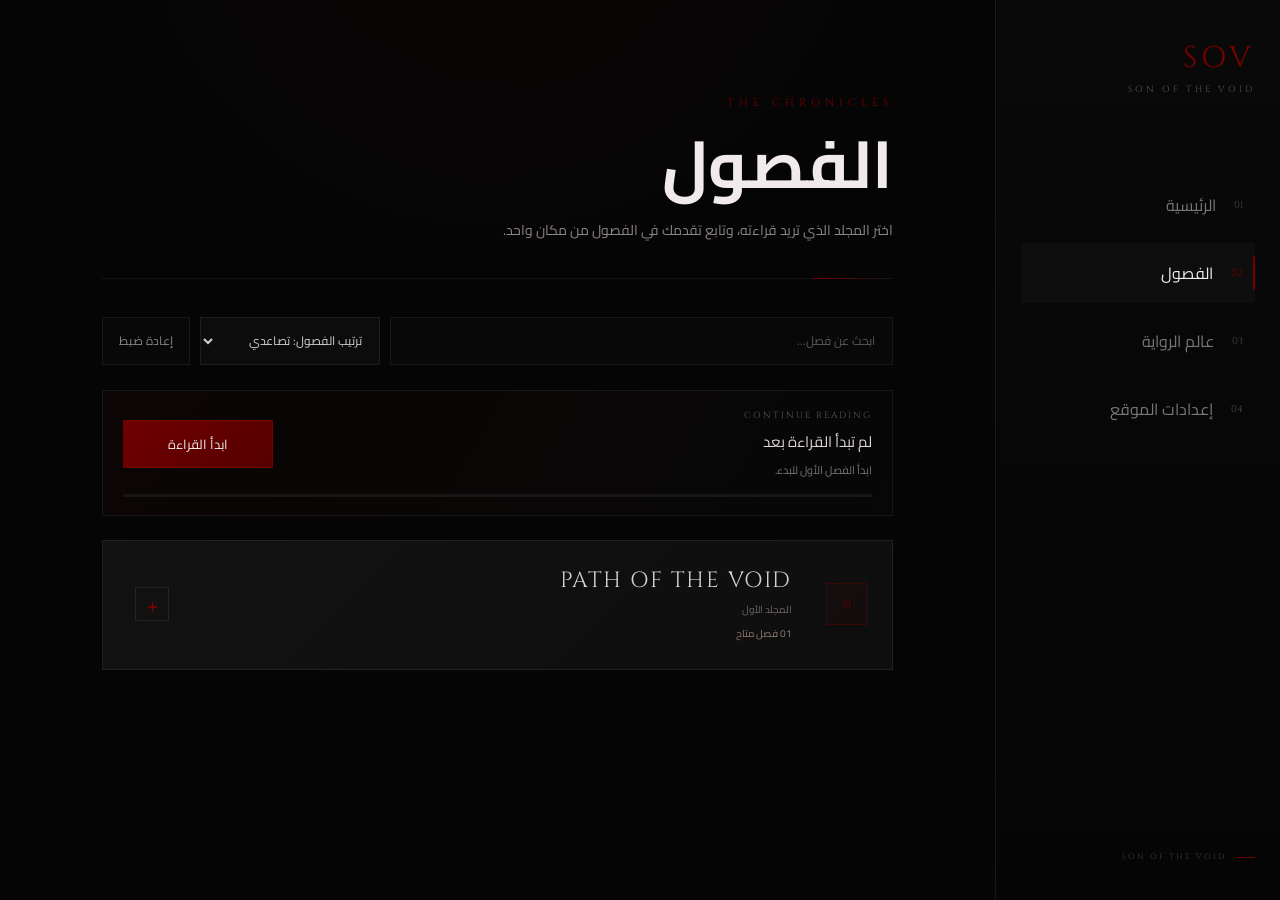
==== commit 45e63546: "Update index.html" ====
--- a/chapters/index.html
+++ b/chapters/index.html
@@ -45,10 +45,7 @@
         <div class="logo">
 
             <span>
-                S
-            </span>
-
-            OV
+                SOV
 
         </div>
 
